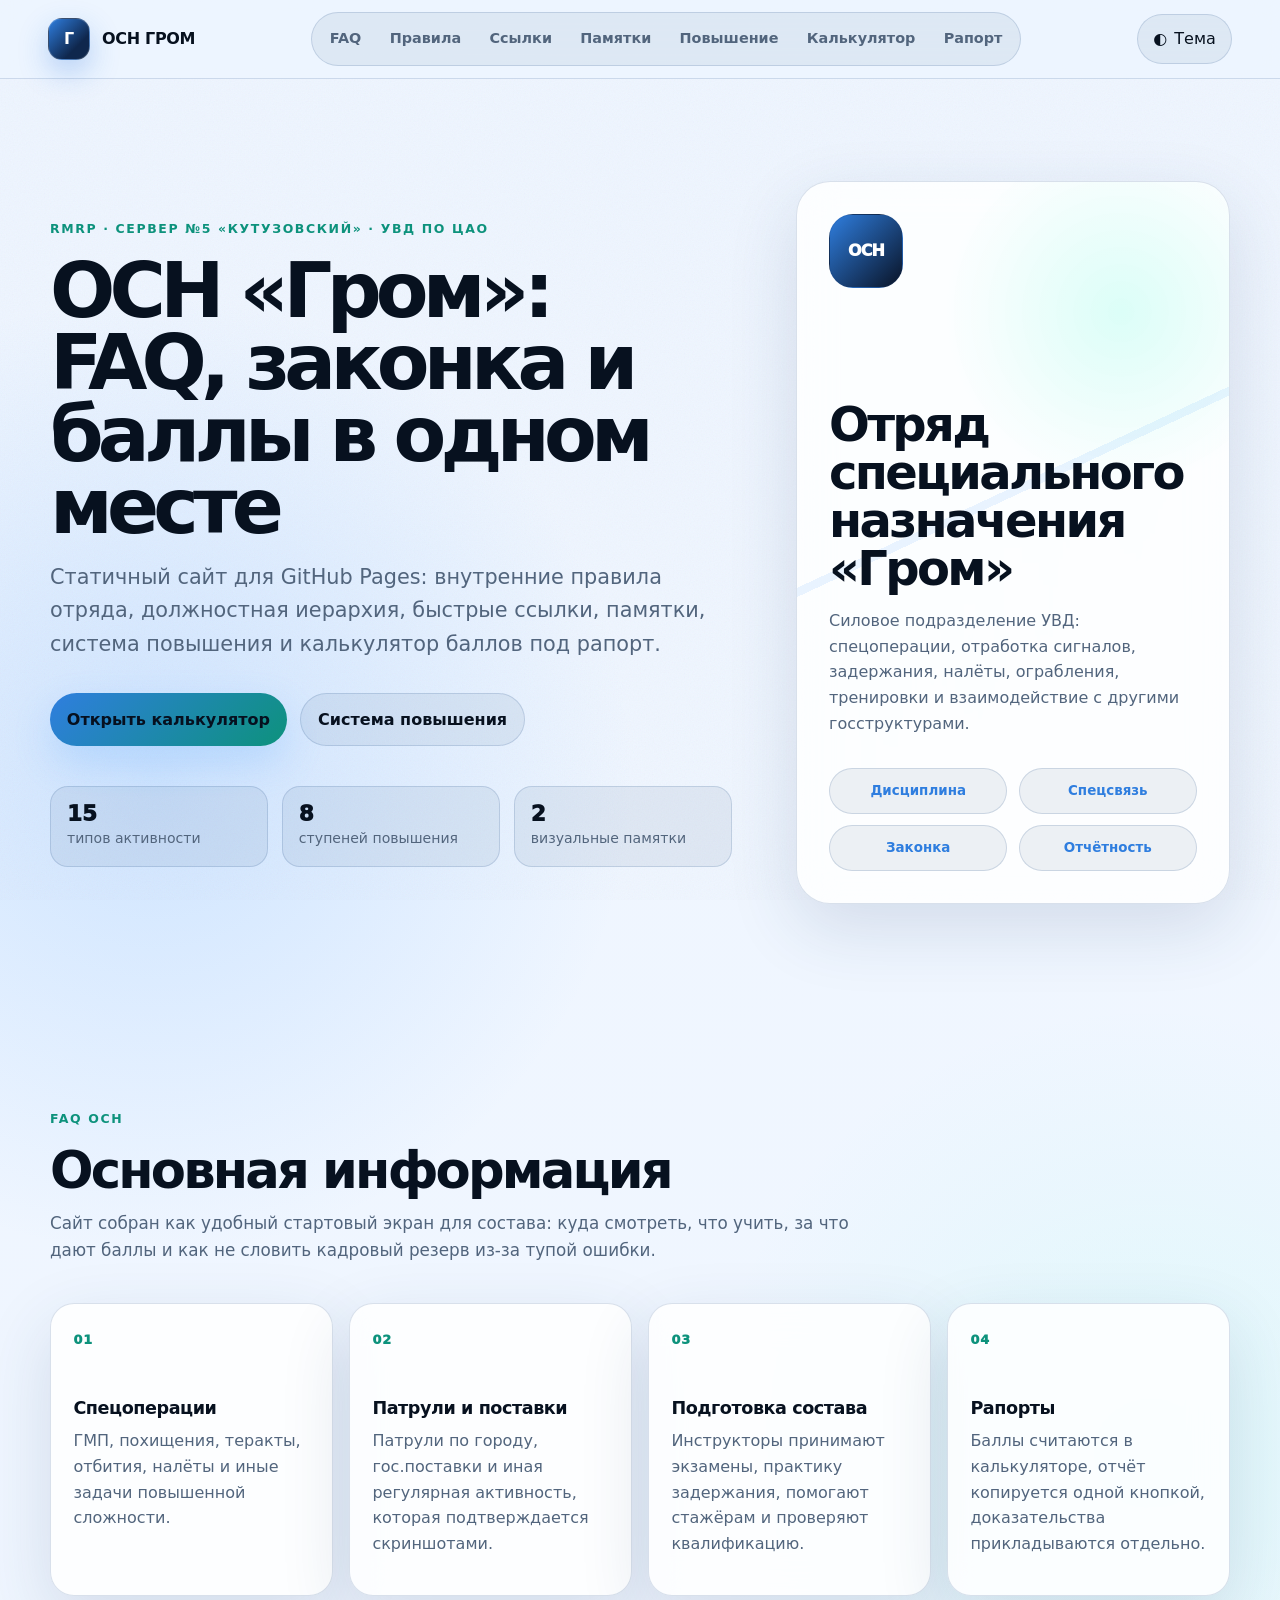
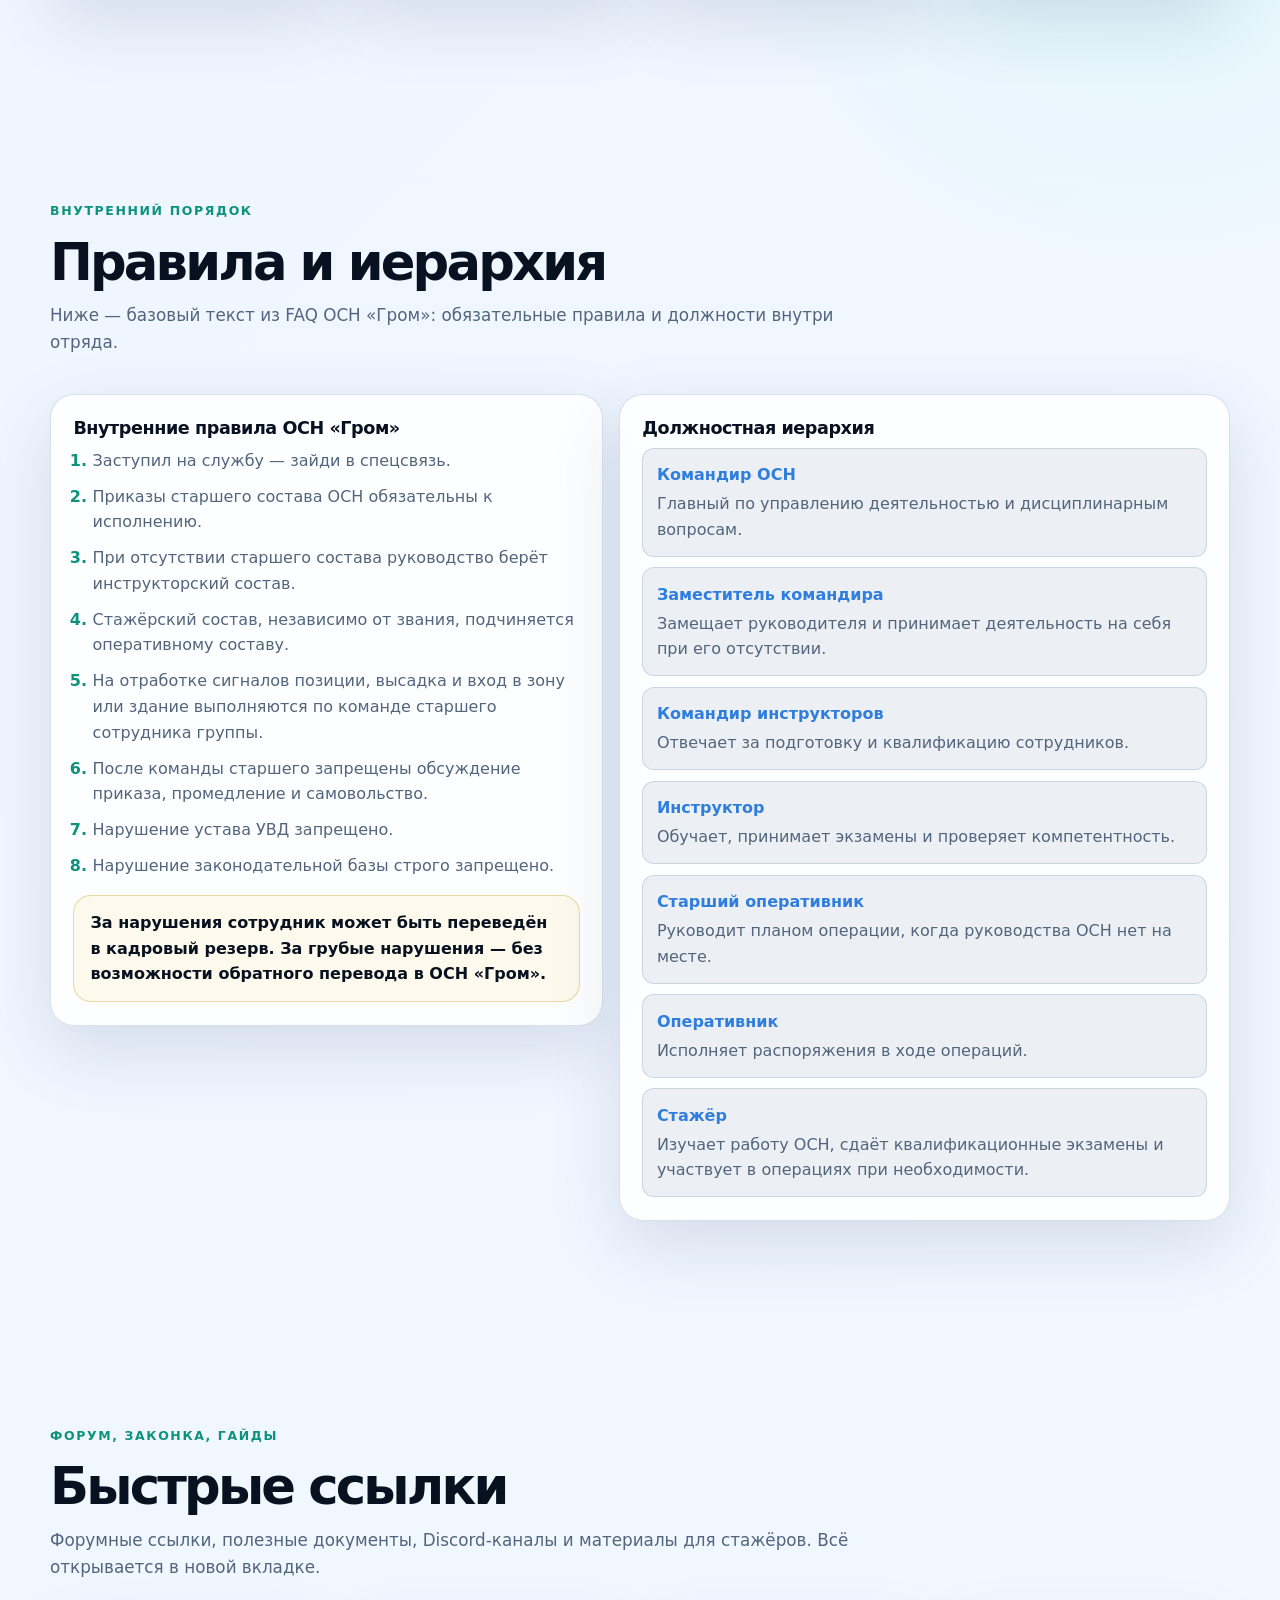
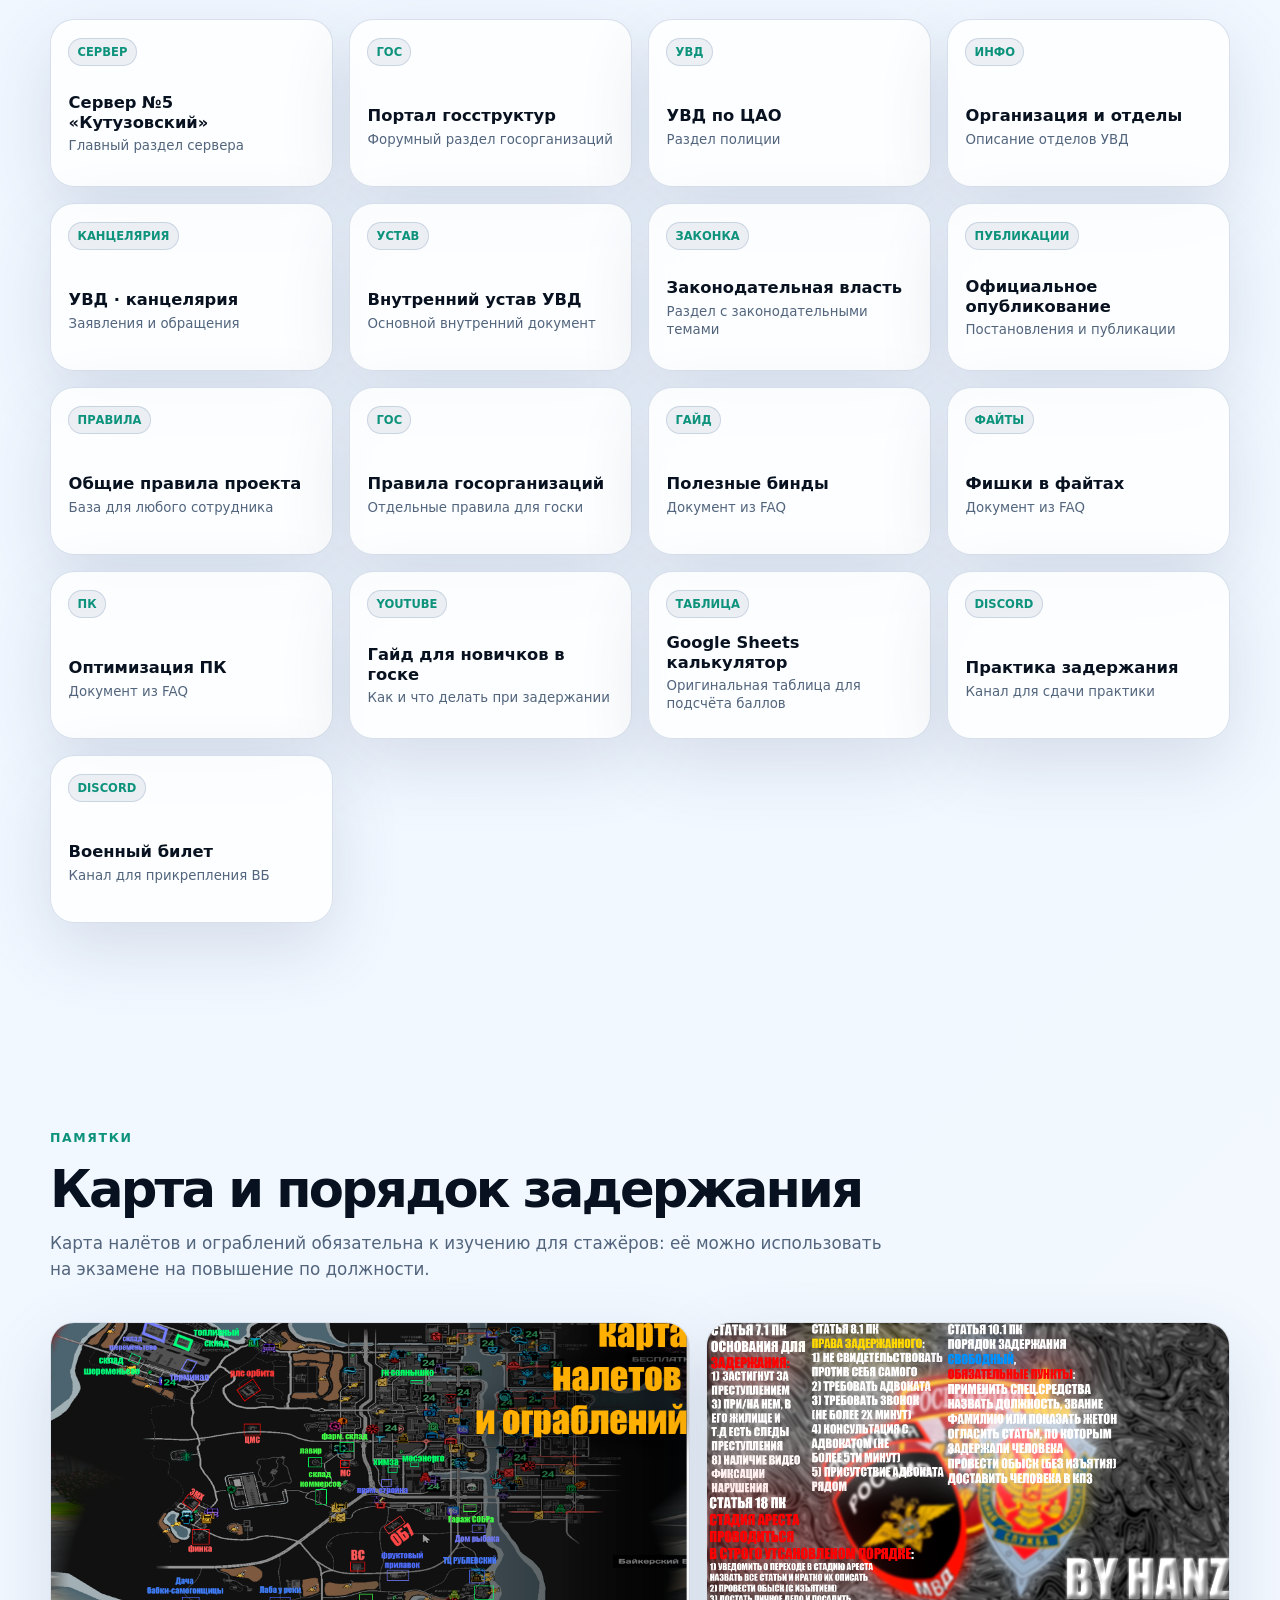
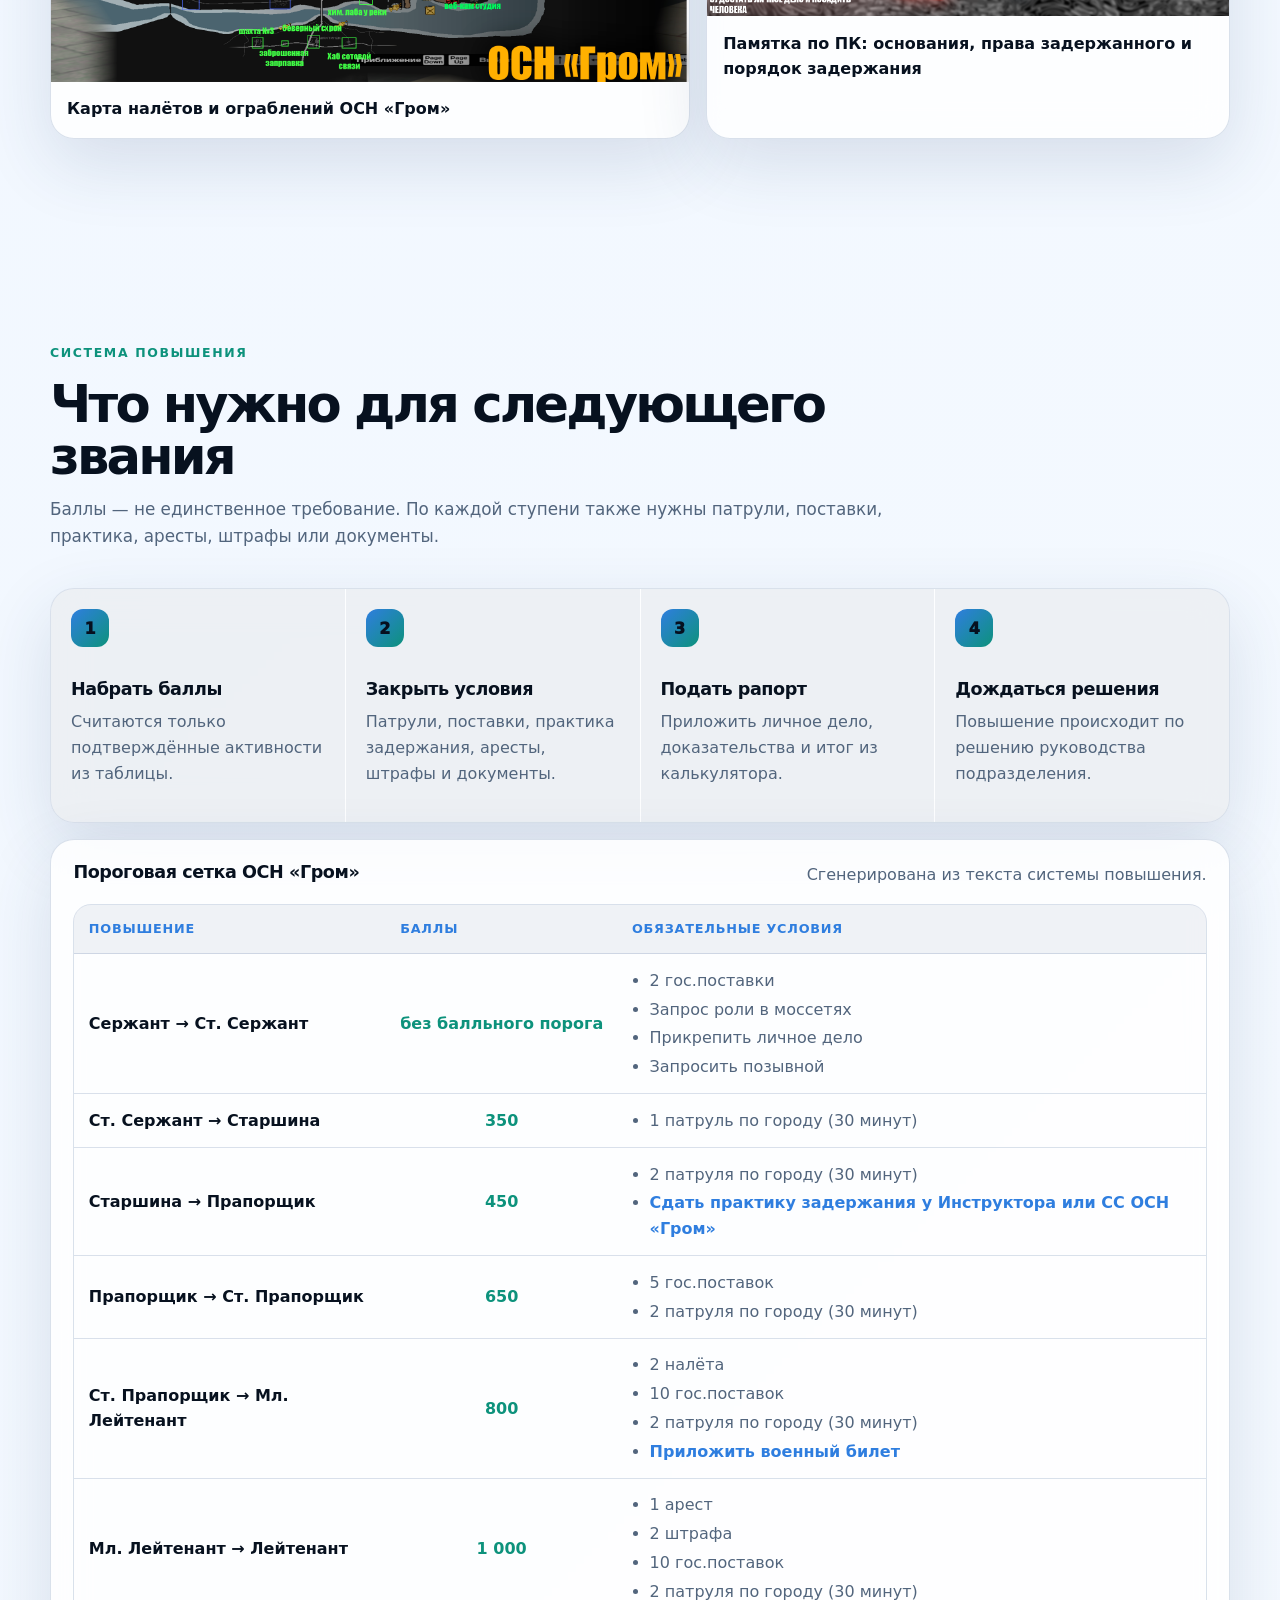
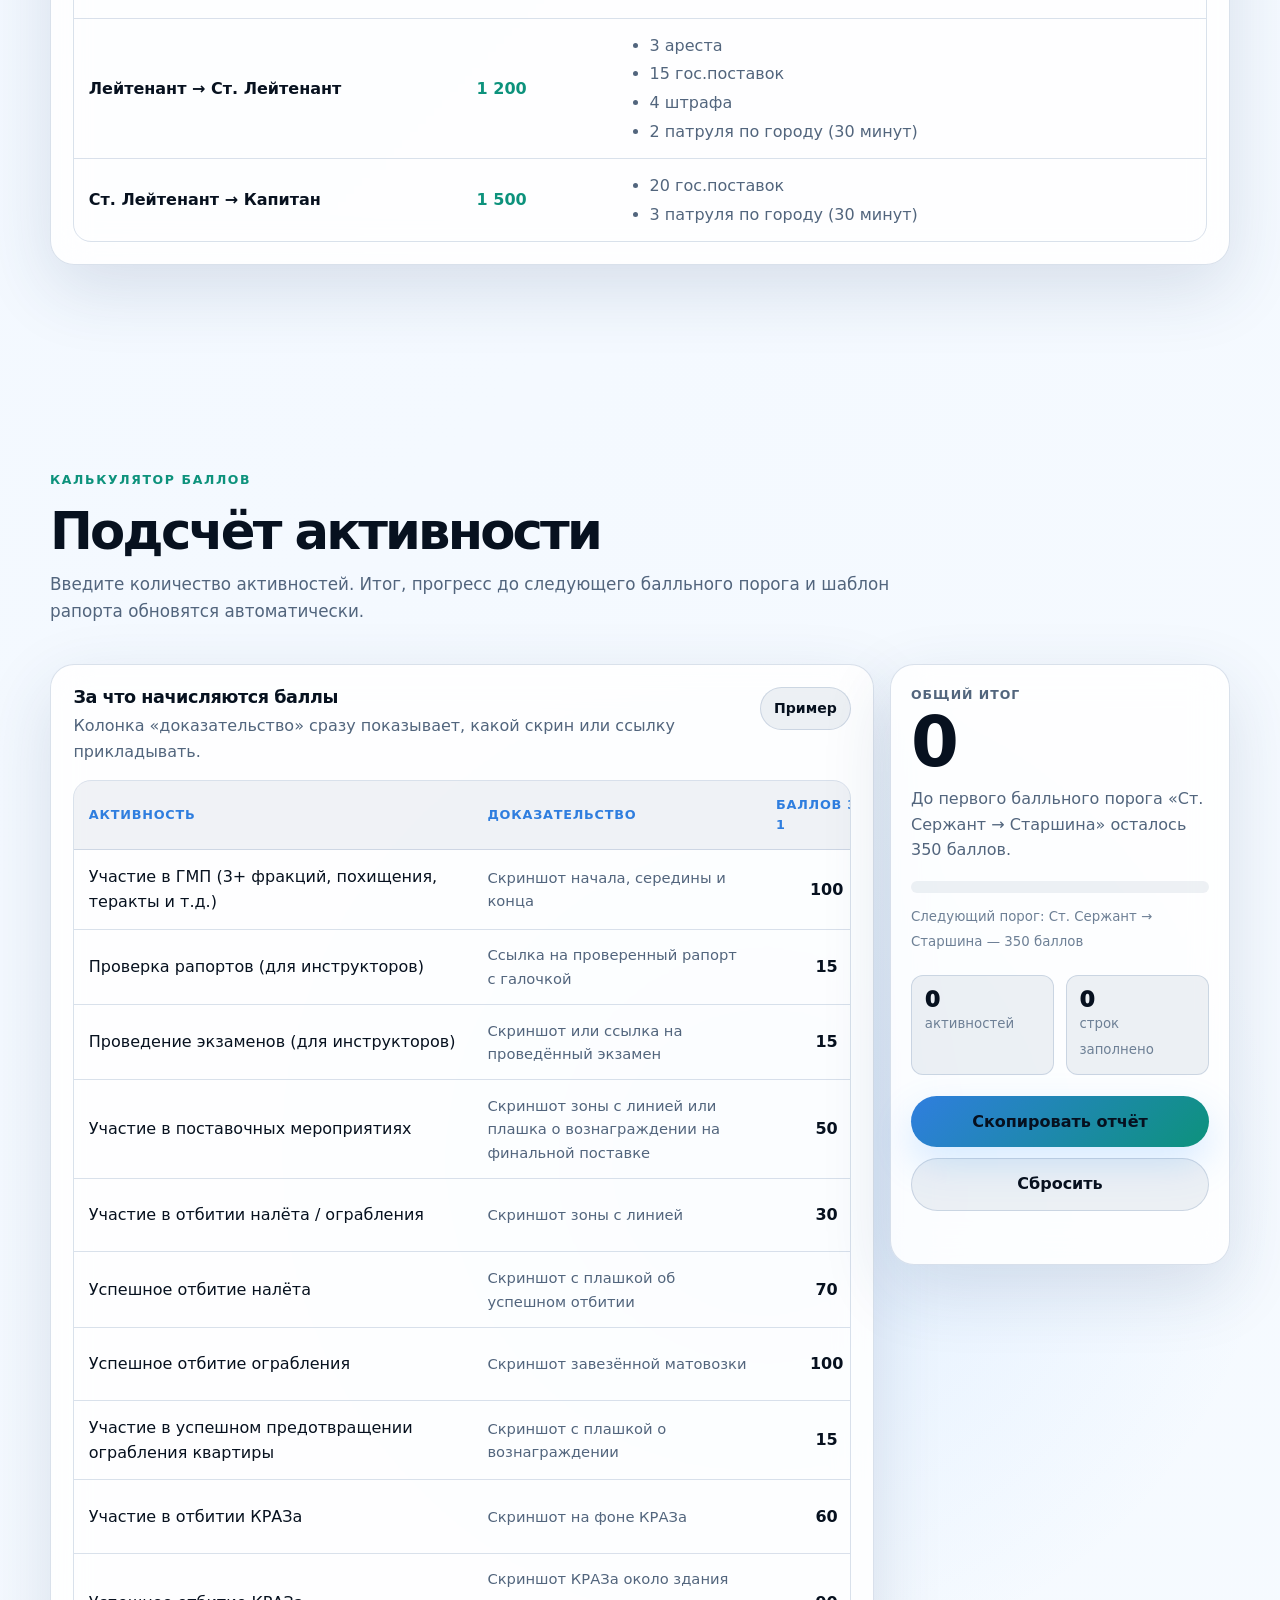
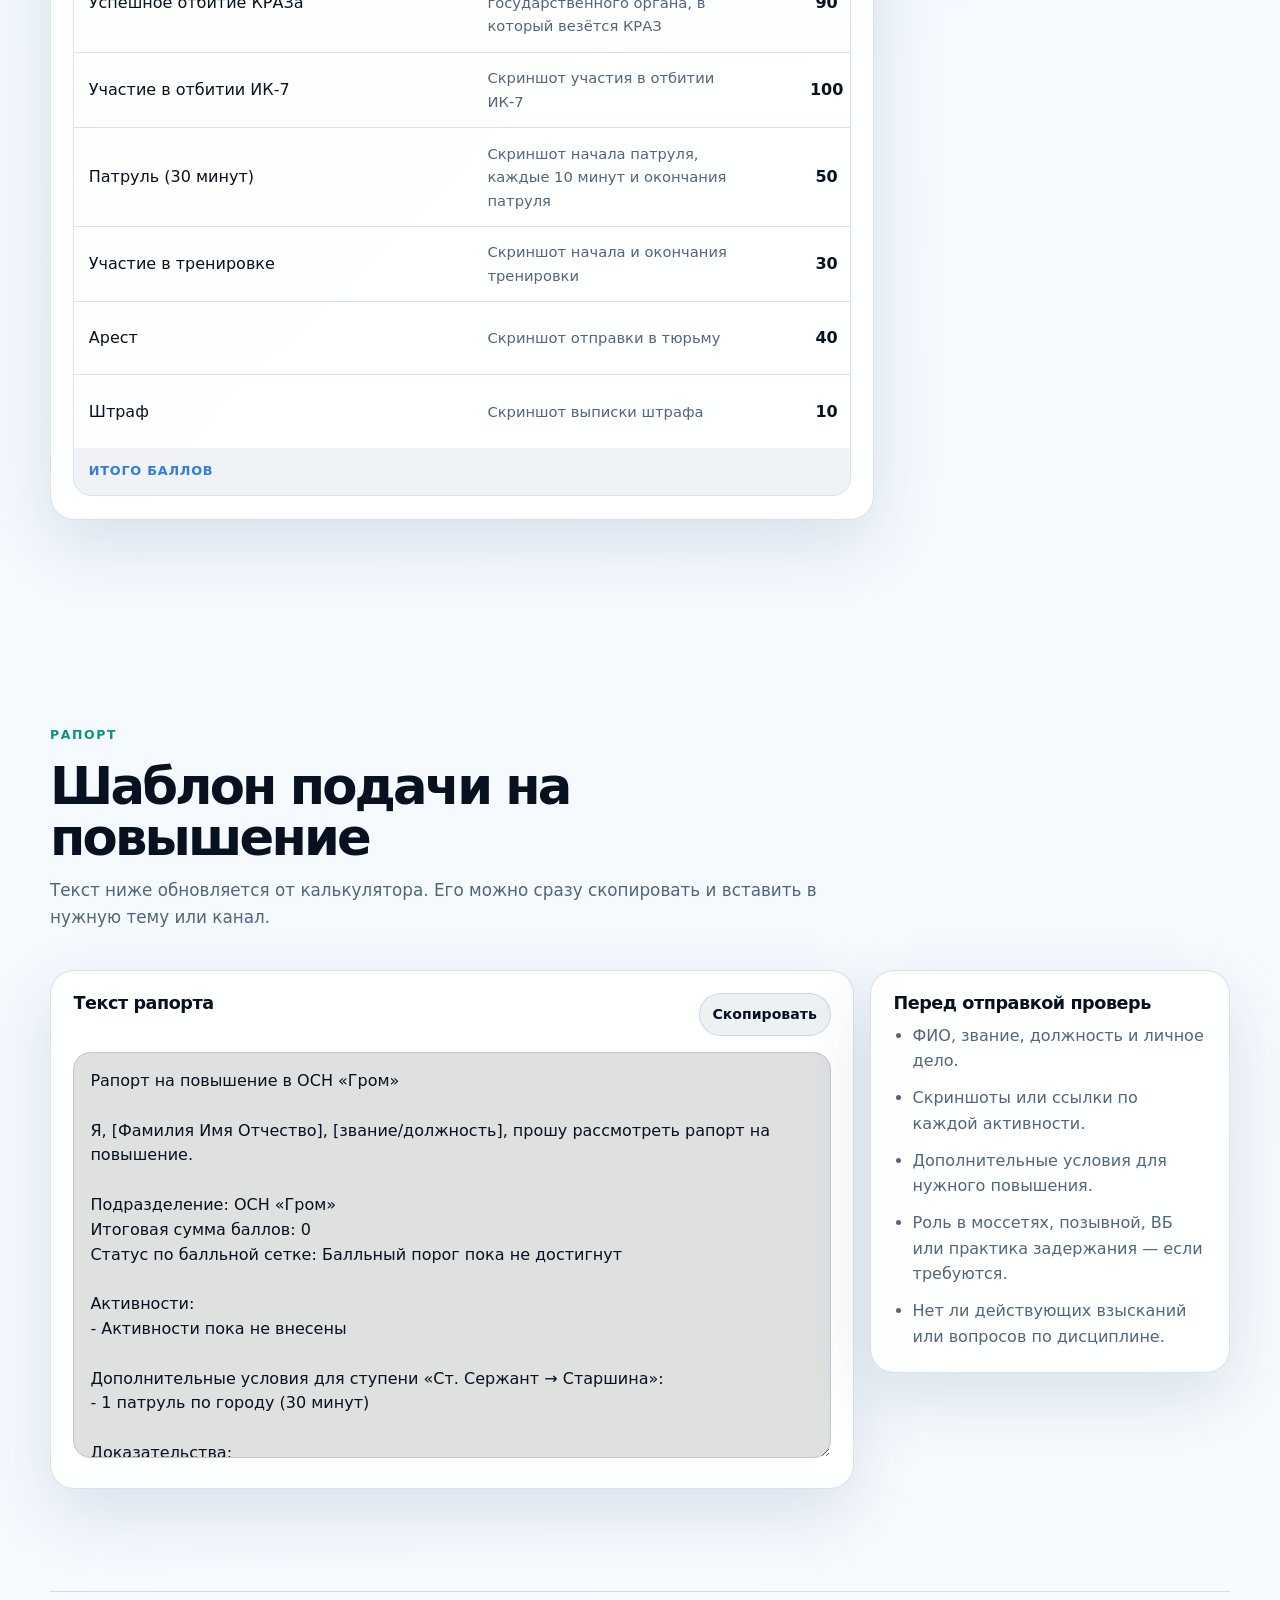
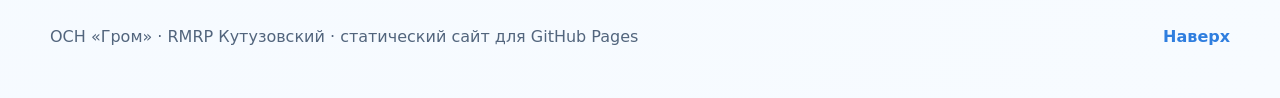
==== index.html @ 1ed80c0f "Init" ====
<!doctype html>
<html lang="ru" data-theme="dark">
<head>
  <meta charset="utf-8">
  <meta name="viewport" content="width=device-width, initial-scale=1">
  <meta name="description" content="ОСН Гром — RMRP Кутузовский: FAQ, правила, ссылки, памятки, система повышения и калькулятор баллов.">
  <meta name="theme-color" content="#0d2448">
  <title>ОСН «Гром» — RMRP Кутузовский</title>
  <link rel="icon" href="assets/img/favicon.svg" type="image/svg+xml">
  <link rel="stylesheet" href="assets/css/style.css">
</head>
<body>
  <div class="noise" aria-hidden="true"></div>

  <header class="site-header" id="top">
    <a class="brand" href="#top" aria-label="К началу страницы">
      <span class="brand__mark">Г</span>
      <span class="brand__text">ОСН <strong>Гром</strong></span>
    </a>

    <nav class="main-nav" aria-label="Основная навигация">
      <a href="#faq">FAQ</a>
      <a href="#rules">Правила</a>
      <a href="#links">Ссылки</a>
      <a href="#memos">Памятки</a>
      <a href="#promotion">Повышение</a>
      <a href="#calculator">Калькулятор</a>
      <a href="#report">Рапорт</a>
    </nav>

    <button class="theme-toggle" type="button" id="themeToggle" aria-label="Переключить тему">
      <span aria-hidden="true">◐</span>
      <span class="theme-toggle__text">Тема</span>
    </button>
  </header>

  <main>
    <section class="hero section-pad" aria-labelledby="hero-title">
      <div class="hero__content reveal">
        <p class="eyebrow">RMRP · сервер №5 «Кутузовский» · УВД по ЦАО</p>
        <h1 id="hero-title">ОСН «Гром»: FAQ, законка и баллы в одном месте</h1>
        <p class="hero__lead">
          Статичный сайт для GitHub Pages: внутренние правила отряда, должностная иерархия, быстрые ссылки, памятки, система повышения и калькулятор баллов под рапорт.
        </p>
        <div class="hero__actions">
          <a class="btn btn--primary" href="#calculator">Открыть калькулятор</a>
          <a class="btn btn--ghost" href="#promotion">Система повышения</a>
        </div>
        <dl class="hero__stats" aria-label="Краткие показатели сайта">
          <div><dt>15</dt><dd>типов активности</dd></div>
          <div><dt>8</dt><dd>ступеней повышения</dd></div>
          <div><dt>2</dt><dd>визуальные памятки</dd></div>
        </dl>
      </div>

      <aside class="hero-card glass reveal" aria-label="Краткая карточка отряда">
        <div class="hero-card__badge">ОСН</div>
        <h2>Отряд специального назначения «Гром»</h2>
        <p>
          Силовое подразделение УВД: спецоперации, отработка сигналов, задержания, налёты, ограбления, тренировки и взаимодействие с другими госструктурами.
        </p>
        <div class="status-grid">
          <span>Дисциплина</span>
          <span>Спецсвязь</span>
          <span>Законка</span>
          <span>Отчётность</span>
        </div>
      </aside>
    </section>

    <section class="section section-pad" id="faq" aria-labelledby="faq-title">
      <div class="section__head reveal">
        <p class="eyebrow">FAQ ОСН</p>
        <h2 id="faq-title">Основная информация</h2>
        <p>
          Сайт собран как удобный стартовый экран для состава: куда смотреть, что учить, за что дают баллы и как не словить кадровый резерв из-за тупой ошибки.
        </p>
      </div>

      <div class="cards cards--four">
        <article class="card reveal">
          <span class="card__icon">01</span>
          <h3>Спецоперации</h3>
          <p>ГМП, похищения, теракты, отбития, налёты и иные задачи повышенной сложности.</p>
        </article>
        <article class="card reveal">
          <span class="card__icon">02</span>
          <h3>Патрули и поставки</h3>
          <p>Патрули по городу, гос.поставки и иная регулярная активность, которая подтверждается скриншотами.</p>
        </article>
        <article class="card reveal">
          <span class="card__icon">03</span>
          <h3>Подготовка состава</h3>
          <p>Инструкторы принимают экзамены, практику задержания, помогают стажёрам и проверяют квалификацию.</p>
        </article>
        <article class="card reveal">
          <span class="card__icon">04</span>
          <h3>Рапорты</h3>
          <p>Баллы считаются в калькуляторе, отчёт копируется одной кнопкой, доказательства прикладываются отдельно.</p>
        </article>
      </div>
    </section>

    <section class="section section-pad" id="rules" aria-labelledby="rules-title">
      <div class="section__head reveal">
        <p class="eyebrow">Внутренний порядок</p>
        <h2 id="rules-title">Правила и иерархия</h2>
        <p>Ниже — базовый текст из FAQ ОСН «Гром»: обязательные правила и должности внутри отряда.</p>
      </div>

      <div class="split-layout">
        <article class="panel reveal">
          <h3>Внутренние правила ОСН «Гром»</h3>
          <ol class="clean-list numbered-list">
            <li>Заступил на службу — зайди в спецсвязь.</li>
            <li>Приказы старшего состава ОСН обязательны к исполнению.</li>
            <li>При отсутствии старшего состава руководство берёт инструкторский состав.</li>
            <li>Стажёрский состав, независимо от звания, подчиняется оперативному составу.</li>
            <li>На отработке сигналов позиции, высадка и вход в зону или здание выполняются по команде старшего сотрудника группы.</li>
            <li>После команды старшего запрещены обсуждение приказа, промедление и самовольство.</li>
            <li>Нарушение устава УВД запрещено.</li>
            <li>Нарушение законодательной базы строго запрещено.</li>
          </ol>
          <div class="warning-box">
            За нарушения сотрудник может быть переведён в кадровый резерв. За грубые нарушения — без возможности обратного перевода в ОСН «Гром».
          </div>
        </article>

        <article class="panel reveal">
          <h3>Должностная иерархия</h3>
          <div class="hierarchy-list">
            <div><strong>Командир ОСН</strong><span>Главный по управлению деятельностью и дисциплинарным вопросам.</span></div>
            <div><strong>Заместитель командира</strong><span>Замещает руководителя и принимает деятельность на себя при его отсутствии.</span></div>
            <div><strong>Командир инструкторов</strong><span>Отвечает за подготовку и квалификацию сотрудников.</span></div>
            <div><strong>Инструктор</strong><span>Обучает, принимает экзамены и проверяет компетентность.</span></div>
            <div><strong>Старший оперативник</strong><span>Руководит планом операции, когда руководства ОСН нет на месте.</span></div>
            <div><strong>Оперативник</strong><span>Исполняет распоряжения в ходе операций.</span></div>
            <div><strong>Стажёр</strong><span>Изучает работу ОСН, сдаёт квалификационные экзамены и участвует в операциях при необходимости.</span></div>
          </div>
        </article>
      </div>
    </section>

    <section class="section section-pad" id="links" aria-labelledby="links-title">
      <div class="section__head reveal">
        <p class="eyebrow">Форум, законка, гайды</p>
        <h2 id="links-title">Быстрые ссылки</h2>
        <p>Форумные ссылки, полезные документы, Discord-каналы и материалы для стажёров. Всё открывается в новой вкладке.</p>
      </div>

      <div class="link-grid">
        <a class="link-card reveal" href="https://forum.rmrp.ru/forums/server-5/" target="_blank" rel="noopener noreferrer"><span>Сервер</span><strong>Сервер №5 «Кутузовский»</strong><small>Главный раздел сервера</small></a>
        <a class="link-card reveal" href="https://forum.rmrp.ru/forums/oficialnyj-portal-gos-struktur.511/" target="_blank" rel="noopener noreferrer"><span>Гос</span><strong>Портал госструктур</strong><small>Форумный раздел госорганизаций</small></a>
        <a class="link-card reveal" href="https://forum.rmrp.ru/forums/upravlenie-vnutrennix-del-po-cao-policija.531/" target="_blank" rel="noopener noreferrer"><span>УВД</span><strong>УВД по ЦАО</strong><small>Раздел полиции</small></a>
        <a class="link-card reveal" href="https://forum.rmrp.ru/threads/uvd-po-cao-informacija-ob-organizacii-i-ee-otdelax.228295/" target="_blank" rel="noopener noreferrer"><span>Инфо</span><strong>Организация и отделы</strong><small>Описание отделов УВД</small></a>
        <a class="link-card reveal" href="https://forum.rmrp.ru/threads/uvd-kanceljarija.176482/" target="_blank" rel="noopener noreferrer"><span>Канцелярия</span><strong>УВД · канцелярия</strong><small>Заявления и обращения</small></a>
        <a class="link-card reveal" href="https://forum.rmrp.ru/threads/upravlenie-vnutrennix-del-vnutrennij-ustav-organizacii.178885/" target="_blank" rel="noopener noreferrer"><span>Устав</span><strong>Внутренний устав УВД</strong><small>Основной внутренний документ</small></a>
        <a class="link-card reveal" href="https://forum.rmrp.ru/forums/zakonodatelnaja-vlast.519/" target="_blank" rel="noopener noreferrer"><span>Законка</span><strong>Законодательная власть</strong><small>Раздел с законодательными темами</small></a>
        <a class="link-card reveal" href="https://forum.rmrp.ru/threads/zakonodatelnoe-sobranie-oficialnoe-opublikovanie.176411/" target="_blank" rel="noopener noreferrer"><span>Публикации</span><strong>Официальное опубликование</strong><small>Постановления и публикации</small></a>
        <a class="link-card reveal" href="https://forum.rmrp.ru/forums/obschie-pravila-proekta.308/" target="_blank" rel="noopener noreferrer"><span>Правила</span><strong>Общие правила проекта</strong><small>База для любого сотрудника</small></a>
        <a class="link-card reveal" href="https://forum.rmrp.ru/forums/pravila-gosudarstvennyx-organizacij.310/" target="_blank" rel="noopener noreferrer"><span>Гос</span><strong>Правила госорганизаций</strong><small>Отдельные правила для госки</small></a>
        <a class="link-card reveal" href="https://docs.google.com/document/d/1x31XL4vYkFiCjhF8DSeRmN09f1IGxYYYoBGHONJ3rbc/edit?tab=t.0" target="_blank" rel="noopener noreferrer"><span>Гайд</span><strong>Полезные бинды</strong><small>Документ из FAQ</small></a>
        <a class="link-card reveal" href="https://docs.google.com/document/d/1YcbHNGRJb8wwlZr4e8ibdaLKbB0k2Idejl-RPVOhh4I/edit?tab=t.0" target="_blank" rel="noopener noreferrer"><span>Файты</span><strong>Фишки в файтах</strong><small>Документ из FAQ</small></a>
        <a class="link-card reveal" href="https://docs.google.com/document/d/1UEMqrTwDaEuA3knNLKJPqgd16IpWfe2eyBakgK-RMYM/edit?tab=t.0" target="_blank" rel="noopener noreferrer"><span>ПК</span><strong>Оптимизация ПК</strong><small>Документ из FAQ</small></a>
        <a class="link-card reveal" href="https://youtu.be/xtBuWWfqmdA?si=IxQL5aAaKD0K0ABA" target="_blank" rel="noopener noreferrer"><span>YouTube</span><strong>Гайд для новичков в госке</strong><small>Как и что делать при задержании</small></a>
        <a class="link-card reveal" href="https://docs.google.com/spreadsheets/d/1l12173ZkFNE4hSjAzFpFk9tBf_FzZBXusxKWo5rXtkU/edit?gid=0#gid=0" target="_blank" rel="noopener noreferrer"><span>Таблица</span><strong>Google Sheets калькулятор</strong><small>Оригинальная таблица для подсчёта баллов</small></a>
        <a class="link-card reveal" href="https://discord.com/channels/1465392165453828138/1495112904511459458" target="_blank" rel="noopener noreferrer"><span>Discord</span><strong>Практика задержания</strong><small>Канал для сдачи практики</small></a>
        <a class="link-card reveal" href="https://discord.com/channels/1465392165453828138/1473805325374197860" target="_blank" rel="noopener noreferrer"><span>Discord</span><strong>Военный билет</strong><small>Канал для прикрепления ВБ</small></a>
      </div>
    </section>

    <section class="section section-pad" id="memos" aria-labelledby="memos-title">
      <div class="section__head reveal">
        <p class="eyebrow">Памятки</p>
        <h2 id="memos-title">Карта и порядок задержания</h2>
        <p>Карта налётов и ограблений обязательна к изучению для стажёров: её можно использовать на экзамене на повышение по должности.</p>
      </div>

      <div class="memo-grid">
        <figure class="memo-card reveal">
          <a href="assets/img/raid-map.png" target="_blank" rel="noopener noreferrer">
            <img src="assets/img/raid-map.png" alt="Карта налётов и ограблений ОСН Гром">
          </a>
          <figcaption>Карта налётов и ограблений ОСН «Гром»</figcaption>
        </figure>
        <figure class="memo-card reveal">
          <a href="assets/img/arrest-memo.png" target="_blank" rel="noopener noreferrer">
            <img src="assets/img/arrest-memo.png" alt="Памятка по основаниям и порядку задержания">
          </a>
          <figcaption>Памятка по ПК: основания, права задержанного и порядок задержания</figcaption>
        </figure>
      </div>
    </section>

    <section class="section section-pad" id="promotion" aria-labelledby="promotion-title">
      <div class="section__head reveal">
        <p class="eyebrow">Система повышения</p>
        <h2 id="promotion-title">Что нужно для следующего звания</h2>
        <p>Баллы — не единственное требование. По каждой ступени также нужны патрули, поставки, практика, аресты, штрафы или документы.</p>
      </div>

      <div class="process reveal" aria-label="Порядок подачи на повышение">
        <div class="process__item"><span>1</span><h3>Набрать баллы</h3><p>Считаются только подтверждённые активности из таблицы.</p></div>
        <div class="process__item"><span>2</span><h3>Закрыть условия</h3><p>Патрули, поставки, практика задержания, аресты, штрафы и документы.</p></div>
        <div class="process__item"><span>3</span><h3>Подать рапорт</h3><p>Приложить личное дело, доказательства и итог из калькулятора.</p></div>
        <div class="process__item"><span>4</span><h3>Дождаться решения</h3><p>Повышение происходит по решению руководства подразделения.</p></div>
      </div>

      <div class="table-card reveal">
        <div class="table-card__head">
          <h3>Пороговая сетка ОСН «Гром»</h3>
          <p>Сгенерирована из текста системы повышения.</p>
        </div>
        <div class="responsive-table">
          <table class="rank-table">
            <thead>
              <tr>
                <th>Повышение</th>
                <th>Баллы</th>
                <th>Обязательные условия</th>
              </tr>
            </thead>
            <tbody id="promotionTableBody"></tbody>
          </table>
        </div>
      </div>
    </section>

    <section class="section section-pad" id="calculator" aria-labelledby="calculator-title">
      <div class="section__head reveal">
        <p class="eyebrow">Калькулятор баллов</p>
        <h2 id="calculator-title">Подсчёт активности</h2>
        <p>Введите количество активностей. Итог, прогресс до следующего балльного порога и шаблон рапорта обновятся автоматически.</p>
      </div>

      <div class="calc-layout">
        <div class="calc-card reveal">
          <div class="calc-card__top">
            <div>
              <h3>За что начисляются баллы</h3>
              <p>Колонка «доказательство» сразу показывает, какой скрин или ссылку прикладывать.</p>
            </div>
            <button class="mini-btn" type="button" id="fillExampleBtn">Пример</button>
          </div>

          <div class="responsive-table">
            <table class="points-table">
              <thead>
                <tr>
                  <th>Активность</th>
                  <th>Доказательство</th>
                  <th>Баллов за 1</th>
                  <th>Кол-во</th>
                  <th>Итого</th>
                </tr>
              </thead>
              <tbody id="activitiesBody"></tbody>
              <tfoot>
                <tr>
                  <th colspan="4">Итого баллов</th>
                  <th id="tableTotal">0</th>
                </tr>
              </tfoot>
            </table>
          </div>
        </div>

        <aside class="summary-card glass reveal" aria-label="Итог калькулятора">
          <span class="summary-card__label">Общий итог</span>
          <strong id="totalPoints">0</strong>
          <p id="promotionStatus">Введите активности, чтобы увидеть статус по повышению.</p>

          <div class="progress" aria-label="Прогресс до следующего порога">
            <div class="progress__bar" id="progressBar"></div>
          </div>
          <small id="nextThresholdText">Следующий порог: 350 баллов</small>

          <div class="summary-card__meta">
            <div><span id="totalActions">0</span><small>активностей</small></div>
            <div><span id="activeRows">0</span><small>строк заполнено</small></div>
          </div>

          <div class="summary-card__actions">
            <button class="btn btn--primary btn--wide" type="button" id="copyReportBtn">Скопировать отчёт</button>
            <button class="btn btn--ghost btn--wide" type="button" id="resetBtn">Сбросить</button>
          </div>
          <p class="copy-status" id="copyStatus" role="status" aria-live="polite"></p>
        </aside>
      </div>
    </section>

    <section class="section section-pad" id="report" aria-labelledby="report-title">
      <div class="section__head reveal">
        <p class="eyebrow">Рапорт</p>
        <h2 id="report-title">Шаблон подачи на повышение</h2>
        <p>Текст ниже обновляется от калькулятора. Его можно сразу скопировать и вставить в нужную тему или канал.</p>
      </div>

      <div class="report-grid">
        <div class="report-card reveal">
          <div class="report-card__head">
            <h3>Текст рапорта</h3>
            <button class="mini-btn" type="button" id="copyTemplateBtn">Скопировать</button>
          </div>
          <textarea id="reportTemplate" rows="15" spellcheck="false" aria-label="Шаблон рапорта"></textarea>
        </div>
        <div class="note-card reveal">
          <h3>Перед отправкой проверь</h3>
          <ul>
            <li>ФИО, звание, должность и личное дело.</li>
            <li>Скриншоты или ссылки по каждой активности.</li>
            <li>Дополнительные условия для нужного повышения.</li>
            <li>Роль в моссетях, позывной, ВБ или практика задержания — если требуются.</li>
            <li>Нет ли действующих взысканий или вопросов по дисциплине.</li>
          </ul>
        </div>
      </div>
    </section>
  </main>

  <footer class="site-footer">
    <p>ОСН «Гром» · RMRP Кутузовский · статический сайт для GitHub Pages</p>
    <a href="#top">Наверх</a>
  </footer>

  <script src="assets/js/app.js" defer></script>
</body>
</html>
---- assets/css/style.css ----
:root {
  color-scheme: dark;
  --bg: #07111f;
  --bg-2: #0b1a30;
  --surface: rgba(13, 27, 49, 0.8);
  --surface-strong: rgba(16, 37, 68, 0.94);
  --surface-soft: rgba(255, 255, 255, 0.06);
  --text: #eef6ff;
  --muted: #a9bbd4;
  --muted-2: #7f93ad;
  --line: rgba(173, 206, 255, 0.18);
  --primary: #58a6ff;
  --primary-2: #8cc8ff;
  --accent: #79ffe1;
  --warning: #ffd166;
  --danger: #ff6b81;
  --shadow: 0 24px 80px rgba(0, 0, 0, 0.35);
  --radius-xl: 34px;
  --radius-lg: 24px;
  --radius-md: 18px;
  --radius-sm: 12px;
  --container: 1180px;
  --header-height: 78px;
}

html[data-theme='light'] {
  color-scheme: light;
  --bg: #eef5ff;
  --bg-2: #f7fbff;
  --surface: rgba(255, 255, 255, 0.84);
  --surface-strong: rgba(255, 255, 255, 0.96);
  --surface-soft: rgba(14, 45, 88, 0.065);
  --text: #07111f;
  --muted: #52657d;
  --muted-2: #6e8096;
  --line: rgba(25, 71, 132, 0.16);
  --primary: #195fb7;
  --primary-2: #2f7edf;
  --accent: #0d927c;
  --shadow: 0 24px 70px rgba(38, 67, 108, 0.14);
}

* { box-sizing: border-box; }

html {
  scroll-behavior: smooth;
  scroll-padding-top: calc(var(--header-height) + 24px);
}

body {
  min-width: 320px;
  margin: 0;
  font-family: Inter, ui-sans-serif, system-ui, -apple-system, BlinkMacSystemFont, "Segoe UI", Arial, sans-serif;
  color: var(--text);
  background:
    radial-gradient(circle at 12% 8%, rgba(88, 166, 255, 0.22), transparent 30rem),
    radial-gradient(circle at 90% 15%, rgba(121, 255, 225, 0.14), transparent 28rem),
    radial-gradient(circle at 60% 78%, rgba(88, 166, 255, 0.12), transparent 32rem),
    linear-gradient(135deg, var(--bg), var(--bg-2));
  line-height: 1.6;
}

body::before {
  position: fixed;
  inset: 0;
  z-index: -3;
  content: "";
  background:
    linear-gradient(rgba(255, 255, 255, 0.03) 1px, transparent 1px),
    linear-gradient(90deg, rgba(255, 255, 255, 0.03) 1px, transparent 1px);
  background-size: 42px 42px;
  mask-image: linear-gradient(to bottom, rgba(0, 0, 0, 0.8), transparent 90%);
}

.noise {
  position: fixed;
  inset: 0;
  z-index: -2;
  pointer-events: none;
  opacity: 0.12;
  background-image: url("data:image/svg+xml,%3Csvg xmlns='http://www.w3.org/2000/svg' width='160' height='160' viewBox='0 0 160 160'%3E%3Cfilter id='n'%3E%3CfeTurbulence type='fractalNoise' baseFrequency='.75' numOctaves='3' stitchTiles='stitch'/%3E%3C/filter%3E%3Crect width='160' height='160' filter='url(%23n)' opacity='.45'/%3E%3C/svg%3E");
}

img, svg { display: block; max-width: 100%; }
a { color: inherit; text-decoration: none; }
button, input, textarea { font: inherit; }

code {
  padding: 0.15rem 0.35rem;
  border: 1px solid var(--line);
  border-radius: 8px;
  color: var(--primary-2);
  background: var(--surface-soft);
}

.site-header {
  position: sticky;
  top: 0;
  z-index: 50;
  display: flex;
  align-items: center;
  justify-content: space-between;
  min-height: var(--header-height);
  padding: 0.75rem clamp(1rem, 4vw, 3rem);
  border-bottom: 1px solid var(--line);
  background: color-mix(in srgb, var(--bg) 72%, transparent);
  backdrop-filter: blur(18px);
}

.brand {
  display: inline-flex;
  align-items: center;
  gap: 0.75rem;
  min-width: max-content;
  font-weight: 850;
  letter-spacing: -0.02em;
}

.brand__mark {
  display: grid;
  width: 42px;
  height: 42px;
  place-items: center;
  border: 1px solid rgba(255, 255, 255, 0.18);
  border-radius: 14px;
  color: #fff;
  background: linear-gradient(135deg, #2f7edf, #0f274d 70%);
  box-shadow: 0 12px 30px rgba(30, 109, 218, 0.28);
}

.brand__text { font-size: 1rem; text-transform: uppercase; }

.main-nav {
  display: flex;
  align-items: center;
  gap: 0.25rem;
  padding: 0.35rem;
  border: 1px solid var(--line);
  border-radius: 999px;
  background: var(--surface-soft);
}

.main-nav a {
  padding: 0.55rem 0.76rem;
  border-radius: 999px;
  color: var(--muted);
  font-size: 0.9rem;
  font-weight: 700;
  transition: 160ms ease;
}

.main-nav a:hover,
.main-nav a:focus-visible {
  color: var(--text);
  background: var(--surface-soft);
}

.theme-toggle, .mini-btn, .btn {
  border: 0;
  cursor: pointer;
  transition: transform 160ms ease, border-color 160ms ease, background 160ms ease, color 160ms ease;
}

.theme-toggle {
  display: inline-flex;
  align-items: center;
  gap: 0.45rem;
  min-width: max-content;
  padding: 0.72rem 0.95rem;
  border: 1px solid var(--line);
  border-radius: 999px;
  color: var(--text);
  background: var(--surface-soft);
}

.theme-toggle:hover, .mini-btn:hover, .btn:hover { transform: translateY(-1px); }

.theme-toggle:focus-visible, .mini-btn:focus-visible, .btn:focus-visible, .link-card:focus-visible, input:focus-visible, textarea:focus-visible, .memo-card a:focus-visible {
  outline: 3px solid color-mix(in srgb, var(--primary) 50%, transparent);
  outline-offset: 3px;
}

.section-pad {
  width: min(var(--container), calc(100% - clamp(2rem, 6vw, 5rem)));
  margin-inline: auto;
  padding: clamp(4rem, 8vw, 7rem) 0;
}

.hero {
  display: grid;
  grid-template-columns: minmax(0, 1.1fr) minmax(320px, 0.7fr);
  gap: clamp(2rem, 5vw, 5rem);
  align-items: center;
  min-height: calc(100vh - var(--header-height));
}

.eyebrow {
  margin: 0 0 1rem;
  color: var(--accent);
  font-size: 0.78rem;
  font-weight: 900;
  letter-spacing: 0.13em;
  text-transform: uppercase;
}

h1, h2, h3, p { margin-top: 0; }

h1 {
  max-width: 920px;
  margin-bottom: 1.1rem;
  font-size: clamp(2.55rem, 6vw, 6rem);
  line-height: 0.94;
  letter-spacing: -0.075em;
}

h2 {
  margin-bottom: 0.9rem;
  font-size: clamp(2rem, 4vw, 3.75rem);
  line-height: 1;
  letter-spacing: -0.055em;
}

h3 {
  margin-bottom: 0.5rem;
  font-size: 1.1rem;
  line-height: 1.25;
  letter-spacing: -0.025em;
}

.hero__lead {
  max-width: 740px;
  margin-bottom: 2rem;
  color: var(--muted);
  font-size: clamp(1.05rem, 2vw, 1.3rem);
}

.hero__actions {
  display: flex;
  flex-wrap: wrap;
  gap: 0.85rem;
  margin-bottom: 2.5rem;
}

.btn {
  display: inline-flex;
  align-items: center;
  justify-content: center;
  min-height: 48px;
  padding: 0.8rem 1.05rem;
  border-radius: 999px;
  font-weight: 850;
}

.btn--primary {
  color: #06101f;
  background: linear-gradient(135deg, var(--primary-2), var(--accent));
  box-shadow: 0 16px 38px rgba(88, 166, 255, 0.24);
}

.btn--ghost {
  border: 1px solid var(--line);
  color: var(--text);
  background: var(--surface-soft);
}

.btn--wide { width: 100%; }

.hero__stats {
  display: grid;
  grid-template-columns: repeat(3, minmax(0, 1fr));
  gap: 0.85rem;
  max-width: 720px;
  margin: 0;
}

.hero__stats div {
  padding: 1rem;
  border: 1px solid var(--line);
  border-radius: var(--radius-md);
  background: var(--surface-soft);
}

.hero__stats dt {
  margin-bottom: 0.15rem;
  color: var(--text);
  font-size: 1.35rem;
  font-weight: 950;
  line-height: 1;
}

.hero__stats dd {
  margin: 0;
  color: var(--muted);
  font-size: 0.88rem;
}

.glass, .card, .link-card, .process, .table-card, .calc-card, .report-card, .note-card, .panel, .memo-card {
  border: 1px solid var(--line);
  background: var(--surface);
  box-shadow: var(--shadow);
  backdrop-filter: blur(18px);
}

.hero-card {
  position: relative;
  overflow: hidden;
  min-height: 500px;
  padding: clamp(1.4rem, 4vw, 2rem);
  border-radius: var(--radius-xl);
}

.hero-card::before {
  position: absolute;
  inset: 0;
  z-index: -1;
  content: "";
  background:
    radial-gradient(circle at 75% 18%, rgba(121, 255, 225, 0.25), transparent 11rem),
    linear-gradient(155deg, transparent 0 44%, rgba(88, 166, 255, 0.12) 44% 45%, transparent 45% 100%);
}

.hero-card::after {
  position: absolute;
  right: -2rem;
  bottom: -3rem;
  z-index: -1;
  content: "ГРОМ";
  color: rgba(255, 255, 255, 0.035);
  font-size: 7rem;
  font-weight: 1000;
  letter-spacing: -0.12em;
  transform: rotate(-8deg);
}

.hero-card__badge {
  display: inline-grid;
  place-items: center;
  width: 74px;
  height: 74px;
  margin-bottom: 7rem;
  border: 1px solid var(--line);
  border-radius: 24px;
  color: #fff;
  background: linear-gradient(135deg, #2f7edf, #091326);
  font-weight: 1000;
  letter-spacing: -0.06em;
}

.hero-card h2 { max-width: 380px; margin-bottom: 1rem; font-size: clamp(1.8rem, 4vw, 3rem); }
.hero-card p, .section__head p:not(.eyebrow), .card p, .process__item p, .table-card p, .calc-card p, .panel li, .panel span, .note-card li, .link-card small, figcaption { color: var(--muted); }

.status-grid {
  display: grid;
  grid-template-columns: repeat(2, minmax(0, 1fr));
  gap: 0.7rem;
  margin-top: 2rem;
}

.status-grid span {
  padding: 0.7rem 0.75rem;
  border: 1px solid var(--line);
  border-radius: 999px;
  color: var(--primary-2);
  background: var(--surface-soft);
  font-size: 0.84rem;
  font-weight: 850;
  text-align: center;
}

.section { position: relative; }
.section__head { max-width: 840px; margin-bottom: clamp(1.6rem, 4vw, 2.4rem); }
.section__head p:not(.eyebrow) { font-size: 1.05rem; }

.cards, .link-grid, .memo-grid, .split-layout, .report-grid { display: grid; gap: 1rem; }
.cards--four { grid-template-columns: repeat(4, minmax(0, 1fr)); }
.split-layout { grid-template-columns: minmax(0, 0.95fr) minmax(0, 1.05fr); align-items: start; }
.memo-grid { grid-template-columns: minmax(0, 1.1fr) minmax(0, 0.9fr); }
.report-grid { grid-template-columns: minmax(0, 1fr) 360px; align-items: start; }

.card, .link-card, .process__item, .table-card, .calc-card, .report-card, .note-card, .panel, .memo-card { border-radius: var(--radius-lg); }
.card, .panel, .table-card, .calc-card, .report-card, .note-card { padding: clamp(1rem, 3vw, 1.4rem); }
.card { min-height: 250px; }

.card__icon {
  display: inline-flex;
  margin-bottom: 3rem;
  color: var(--accent);
  font-size: 0.8rem;
  font-weight: 950;
  letter-spacing: 0.08em;
}

.clean-list { margin: 0; padding-left: 1.2rem; }
.clean-list li + li { margin-top: 0.65rem; }
.numbered-list li::marker { color: var(--accent); font-weight: 900; }

.warning-box {
  margin-top: 1rem;
  padding: 0.9rem 1rem;
  border: 1px solid color-mix(in srgb, var(--warning) 50%, var(--line));
  border-radius: var(--radius-md);
  color: var(--text);
  background: color-mix(in srgb, var(--warning) 12%, transparent);
  font-weight: 700;
}

.hierarchy-list { display: grid; gap: 0.65rem; }
.hierarchy-list div {
  display: grid;
  gap: 0.2rem;
  padding: 0.85rem;
  border: 1px solid var(--line);
  border-radius: var(--radius-sm);
  background: var(--surface-soft);
}
.hierarchy-list strong { color: var(--primary-2); }

.link-grid { grid-template-columns: repeat(4, minmax(0, 1fr)); }

.link-card {
  display: grid;
  min-height: 168px;
  padding: 1.1rem;
  transition: transform 160ms ease, border-color 160ms ease, background 160ms ease;
}

.link-card:hover {
  transform: translateY(-3px);
  border-color: color-mix(in srgb, var(--primary) 45%, var(--line));
  background: var(--surface-strong);
}

.link-card span {
  justify-self: start;
  align-self: start;
  padding: 0.24rem 0.52rem;
  border: 1px solid var(--line);
  border-radius: 999px;
  color: var(--accent);
  background: var(--surface-soft);
  font-size: 0.72rem;
  font-weight: 900;
  text-transform: uppercase;
}

.link-card strong { align-self: end; font-size: 1.02rem; line-height: 1.25; }
.link-card small { display: block; margin-top: 0.25rem; line-height: 1.35; }

.memo-card { overflow: hidden; margin: 0; }
.memo-card a { display: block; background: rgba(0,0,0,.18); }
.memo-card img { width: 100%; aspect-ratio: 16 / 9; object-fit: cover; transition: transform 220ms ease; }
.memo-card:hover img { transform: scale(1.025); }
.memo-card figcaption { padding: 0.9rem 1rem 1rem; font-weight: 800; color: var(--text); }

.process {
  display: grid;
  grid-template-columns: repeat(4, minmax(0, 1fr));
  gap: 1px;
  overflow: hidden;
  margin-bottom: 1rem;
  border-radius: var(--radius-lg);
}

.process__item {
  padding: 1.25rem;
  border-radius: 0;
  background: var(--surface-soft);
}

.process__item span {
  display: inline-grid;
  width: 38px;
  height: 38px;
  margin-bottom: 2rem;
  place-items: center;
  border-radius: 12px;
  color: #06101f;
  background: linear-gradient(135deg, var(--primary-2), var(--accent));
  font-weight: 1000;
}

.table-card__head, .calc-card__top, .report-card__head {
  display: flex;
  align-items: start;
  justify-content: space-between;
  gap: 1rem;
  margin-bottom: 1rem;
}

.table-card__head p, .calc-card__top p { margin-bottom: 0; }

.responsive-table {
  overflow-x: auto;
  border: 1px solid var(--line);
  border-radius: var(--radius-md);
}

table {
  width: 100%;
  border-collapse: collapse;
  min-width: 860px;
}

.points-table { min-width: 1080px; }

th, td {
  padding: 0.85rem 0.9rem;
  border-bottom: 1px solid var(--line);
  text-align: left;
  vertical-align: middle;
}

th {
  color: var(--primary-2);
  background: color-mix(in srgb, var(--surface-soft) 80%, transparent);
  font-size: 0.8rem;
  font-weight: 900;
  letter-spacing: 0.06em;
  text-transform: uppercase;
}

tbody tr:nth-child(even) td { background: rgba(255, 255, 255, 0.025); }
tbody tr:hover td { background: rgba(88, 166, 255, 0.07); }
tbody tr:last-child td, tfoot tr:last-child th { border-bottom: 0; }

td.points, td.row-total, th.points, th.row-total, tfoot th:last-child {
  width: 130px;
  font-weight: 900;
  text-align: center;
  white-space: nowrap;
}

.points-table td:nth-child(2) { max-width: 360px; color: var(--muted); font-size: 0.92rem; }
.rank-table td:nth-child(2) { width: 130px; color: var(--accent); font-weight: 900; text-align: center; white-space: nowrap; }
.rank-table ul { margin: 0; padding-left: 1.1rem; color: var(--muted); }
.rank-table li + li { margin-top: 0.2rem; }
.rank-table a { color: var(--primary-2); font-weight: 800; }

.calc-layout {
  display: grid;
  grid-template-columns: minmax(0, 1fr) 340px;
  gap: 1rem;
  align-items: start;
}

.calc-card__top h3, .report-card__head h3, .table-card__head h3 { margin-bottom: 0.25rem; }

.points-table input {
  width: 104px;
  min-height: 42px;
  padding: 0.55rem 0.65rem;
  border: 1px solid var(--line);
  border-radius: 12px;
  color: var(--text);
  background: var(--surface-soft);
  font-weight: 850;
  text-align: center;
}

.row-total { color: var(--accent); }

.mini-btn {
  min-width: max-content;
  padding: 0.58rem 0.8rem;
  border: 1px solid var(--line);
  border-radius: 999px;
  color: var(--text);
  background: var(--surface-soft);
  font-size: 0.88rem;
  font-weight: 850;
}

.summary-card {
  position: sticky;
  top: calc(var(--header-height) + 1rem);
  padding: 1.25rem;
  border-radius: var(--radius-lg);
}

.summary-card__label {
  display: block;
  margin-bottom: 0.2rem;
  color: var(--muted);
  font-size: 0.78rem;
  font-weight: 900;
  letter-spacing: 0.08em;
  text-transform: uppercase;
}

.summary-card strong {
  display: block;
  margin-bottom: 0.6rem;
  font-size: clamp(3rem, 6vw, 4.3rem);
  line-height: 1;
  letter-spacing: -0.08em;
}

.summary-card p { color: var(--muted); }
.progress { overflow: hidden; height: 12px; margin: 1.15rem 0 0.6rem; border-radius: 999px; background: var(--surface-soft); }
.progress__bar { width: 0; height: 100%; border-radius: inherit; background: linear-gradient(90deg, var(--primary), var(--accent)); transition: width 240ms ease; }
.summary-card small { color: var(--muted-2); }

.summary-card__meta {
  display: grid;
  grid-template-columns: repeat(2, minmax(0, 1fr));
  gap: 0.7rem;
  margin: 1.3rem 0;
}

.summary-card__meta div { padding: 0.8rem; border: 1px solid var(--line); border-radius: var(--radius-sm); background: var(--surface-soft); }
.summary-card__meta span { display: block; color: var(--text); font-size: 1.35rem; font-weight: 950; line-height: 1; }
.summary-card__actions { display: grid; gap: 0.65rem; }
.copy-status { min-height: 1.3rem; margin: 0.8rem 0 0; color: var(--accent) !important; font-size: 0.9rem; }

textarea {
  width: 100%;
  min-height: 400px;
  resize: vertical;
  padding: 1rem;
  border: 1px solid var(--line);
  border-radius: var(--radius-md);
  color: var(--text);
  background: rgba(0, 0, 0, 0.12);
  line-height: 1.55;
}

.note-card ul { padding-left: 1.2rem; margin: 0; }
.note-card li + li { margin-top: 0.7rem; }

.site-footer {
  display: flex;
  align-items: center;
  justify-content: space-between;
  gap: 1rem;
  width: min(var(--container), calc(100% - clamp(2rem, 6vw, 5rem)));
  margin: 0 auto;
  padding: 2rem 0 3rem;
  border-top: 1px solid var(--line);
  color: var(--muted);
}

.site-footer p { margin: 0; }
.site-footer a { color: var(--primary-2); font-weight: 850; }

.reveal { animation: reveal 520ms ease both; }
@keyframes reveal { from { opacity: 0; transform: translateY(12px); } to { opacity: 1; transform: translateY(0); } }

@media (prefers-reduced-motion: reduce) {
  *, *::before, *::after { scroll-behavior: auto !important; animation-duration: 0.01ms !important; animation-iteration-count: 1 !important; transition-duration: 0.01ms !important; }
}

@media (max-width: 1120px) {
  .main-nav { order: 3; width: 100%; overflow-x: auto; justify-content: flex-start; }
  .site-header { flex-wrap: wrap; gap: 0.75rem; }
  .hero, .calc-layout, .report-grid, .split-layout, .memo-grid { grid-template-columns: 1fr; }
  .summary-card { position: static; }
  .cards--four, .process { grid-template-columns: repeat(2, minmax(0, 1fr)); }
  .link-grid { grid-template-columns: repeat(3, minmax(0, 1fr)); }
}

@media (max-width: 760px) {
  :root { --header-height: 68px; }
  .theme-toggle__text, .brand__text { display: none; }
  .section-pad { width: min(100% - 1.2rem, var(--container)); padding: 3.5rem 0; }
  .hero { padding-top: 2rem; }
  h1 { font-size: clamp(2.45rem, 13vw, 4rem); }
  .hero__stats, .cards--four, .process, .link-grid, .status-grid { grid-template-columns: 1fr; }
  .hero-card { min-height: 420px; }
  .hero-card__badge { margin-bottom: 4rem; }
  .table-card__head, .calc-card__top, .report-card__head { flex-direction: column; }
  .site-footer { flex-direction: column; align-items: flex-start; width: min(100% - 1.2rem, var(--container)); }
}
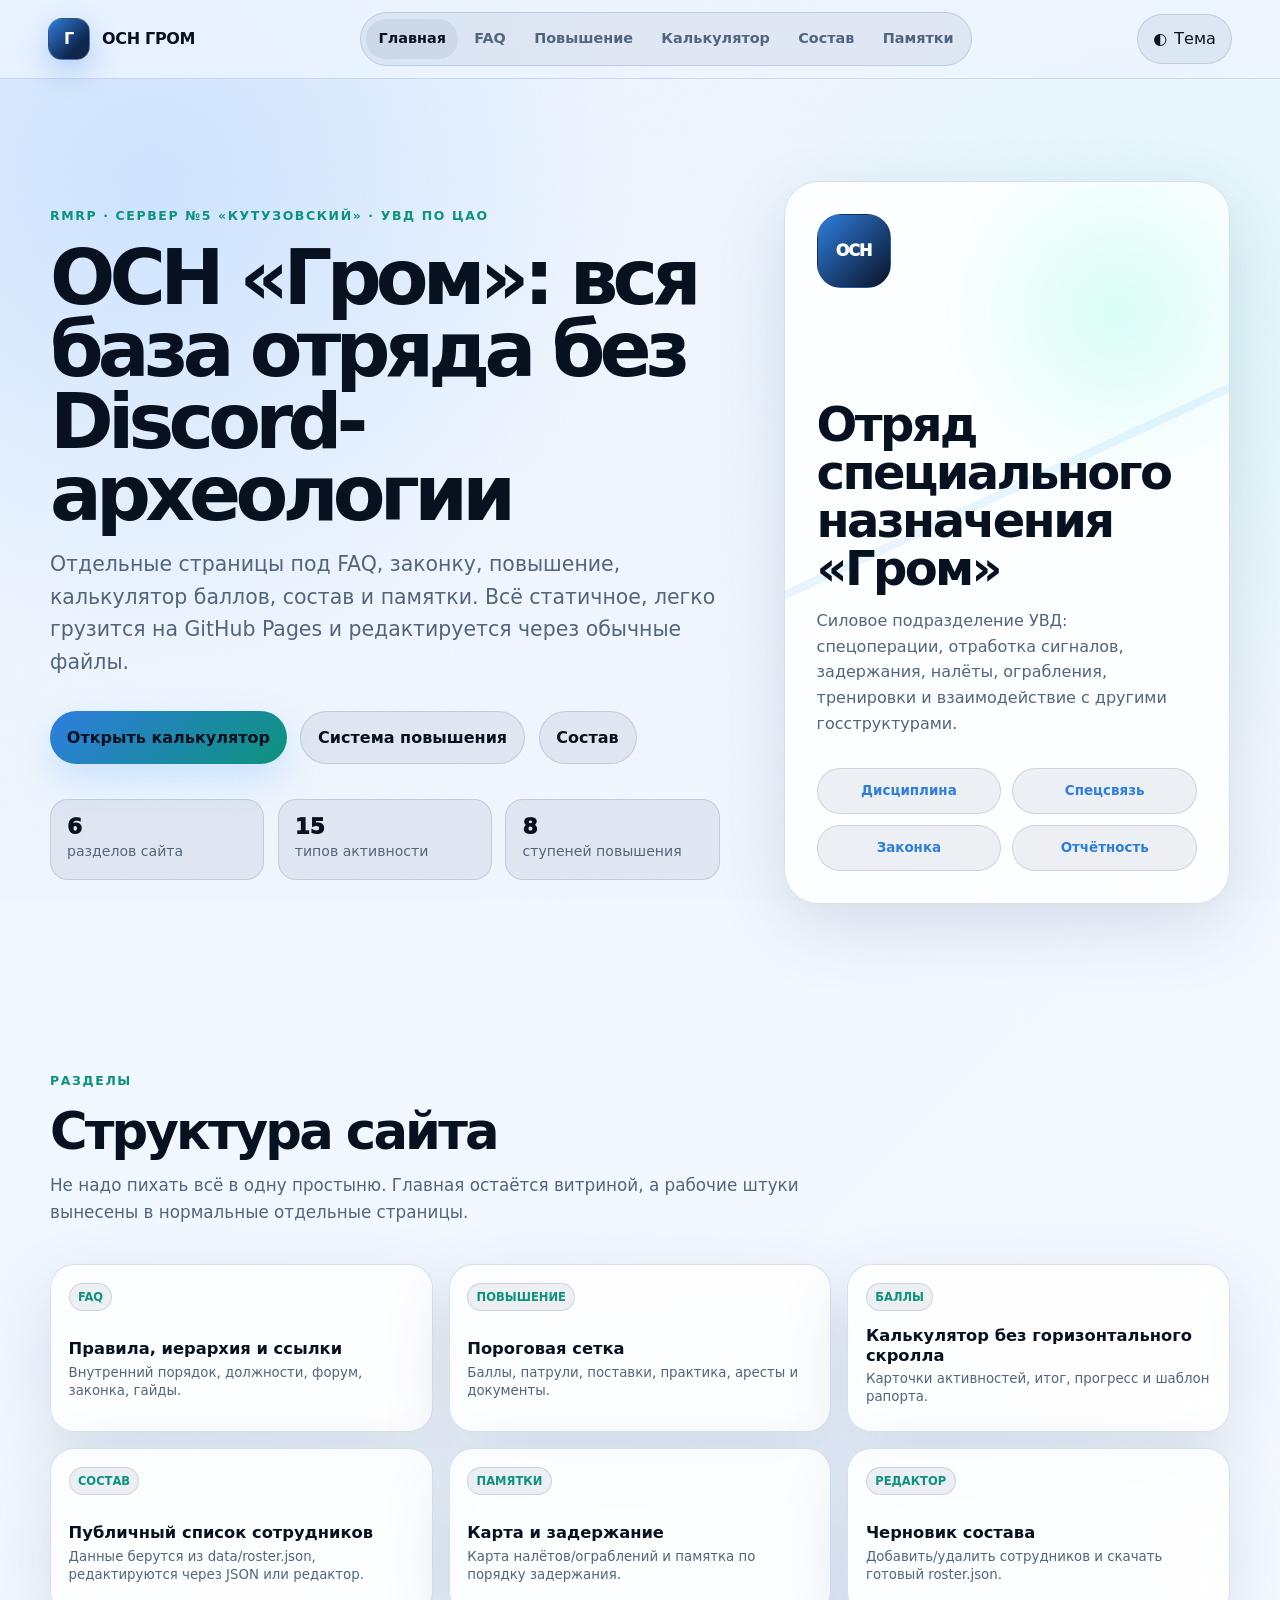
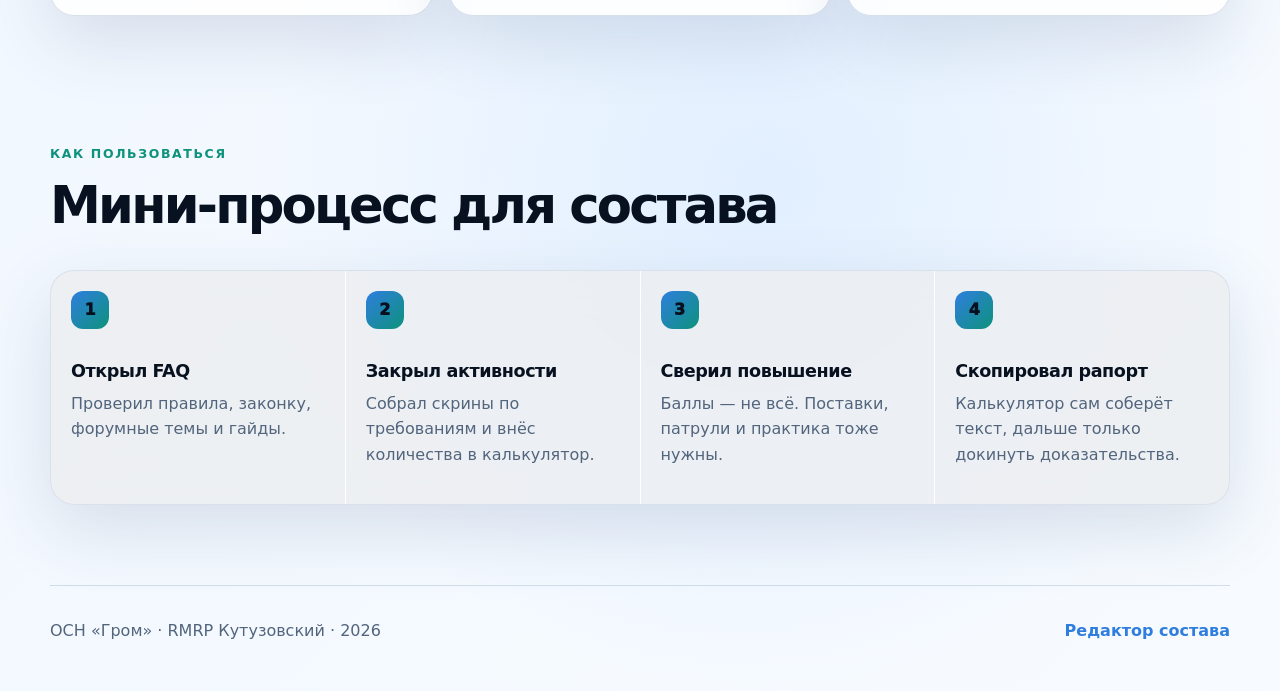
==== commit 8ad4f9f5: "Init v2" ====
--- a/index.html
+++ b/index.html
@@ -3,62 +3,55 @@
 <head>
   <meta charset="utf-8">
   <meta name="viewport" content="width=device-width, initial-scale=1">
-  <meta name="description" content="ОСН Гром — RMRP Кутузовский: FAQ, правила, ссылки, памятки, система повышения и калькулятор баллов.">
+  <meta name="description" content="ОСН Гром — RMRP Кутузовский: FAQ, правила, состав, памятки, система повышения и калькулятор баллов.">
   <meta name="theme-color" content="#0d2448">
   <title>ОСН «Гром» — RMRP Кутузовский</title>
   <link rel="icon" href="assets/img/favicon.svg" type="image/svg+xml">
   <link rel="stylesheet" href="assets/css/style.css">
 </head>
-<body>
+<body data-page="home">
   <div class="noise" aria-hidden="true"></div>
 
   <header class="site-header" id="top">
-    <a class="brand" href="#top" aria-label="К началу страницы">
+    <a class="brand" href="index.html" aria-label="На главную">
       <span class="brand__mark">Г</span>
       <span class="brand__text">ОСН <strong>Гром</strong></span>
     </a>
-
     <nav class="main-nav" aria-label="Основная навигация">
-      <a href="#faq">FAQ</a>
-      <a href="#rules">Правила</a>
-      <a href="#links">Ссылки</a>
-      <a href="#memos">Памятки</a>
-      <a href="#promotion">Повышение</a>
-      <a href="#calculator">Калькулятор</a>
-      <a href="#report">Рапорт</a>
+      <a href="index.html" data-nav="home">Главная</a>
+      <a href="faq.html" data-nav="faq">FAQ</a>
+      <a href="promotion.html" data-nav="promotion">Повышение</a>
+      <a href="calculator.html" data-nav="calculator">Калькулятор</a>
+      <a href="roster.html" data-nav="roster">Состав</a>
+      <a href="memos.html" data-nav="memos">Памятки</a>
     </nav>
-
-    <button class="theme-toggle" type="button" id="themeToggle" aria-label="Переключить тему">
-      <span aria-hidden="true">◐</span>
-      <span class="theme-toggle__text">Тема</span>
-    </button>
+    <div class="header-actions">
+      <button class="theme-toggle" type="button" id="themeToggle" aria-label="Переключить тему"><span aria-hidden="true">◐</span><span class="theme-toggle__text">Тема</span></button>
+    </div>
   </header>
 
   <main>
     <section class="hero section-pad" aria-labelledby="hero-title">
       <div class="hero__content reveal">
         <p class="eyebrow">RMRP · сервер №5 «Кутузовский» · УВД по ЦАО</p>
-        <h1 id="hero-title">ОСН «Гром»: FAQ, законка и баллы в одном месте</h1>
-        <p class="hero__lead">
-          Статичный сайт для GitHub Pages: внутренние правила отряда, должностная иерархия, быстрые ссылки, памятки, система повышения и калькулятор баллов под рапорт.
-        </p>
+        <h1 id="hero-title">ОСН «Гром»: вся база отряда без Discord-археологии</h1>
+        <p class="hero__lead">Отдельные страницы под FAQ, законку, повышение, калькулятор баллов, состав и памятки. Всё статичное, легко грузится на GitHub Pages и редактируется через обычные файлы.</p>
         <div class="hero__actions">
-          <a class="btn btn--primary" href="#calculator">Открыть калькулятор</a>
-          <a class="btn btn--ghost" href="#promotion">Система повышения</a>
+          <a class="btn btn--primary" href="calculator.html">Открыть калькулятор</a>
+          <a class="btn btn--ghost" href="promotion.html">Система повышения</a>
+          <a class="btn btn--ghost" href="roster.html">Состав</a>
         </div>
         <dl class="hero__stats" aria-label="Краткие показатели сайта">
+          <div><dt>6</dt><dd>разделов сайта</dd></div>
           <div><dt>15</dt><dd>типов активности</dd></div>
           <div><dt>8</dt><dd>ступеней повышения</dd></div>
-          <div><dt>2</dt><dd>визуальные памятки</dd></div>
         </dl>
       </div>
 
       <aside class="hero-card glass reveal" aria-label="Краткая карточка отряда">
         <div class="hero-card__badge">ОСН</div>
         <h2>Отряд специального назначения «Гром»</h2>
-        <p>
-          Силовое подразделение УВД: спецоперации, отработка сигналов, задержания, налёты, ограбления, тренировки и взаимодействие с другими госструктурами.
-        </p>
+        <p>Силовое подразделение УВД: спецоперации, отработка сигналов, задержания, налёты, ограбления, тренировки и взаимодействие с другими госструктурами.</p>
         <div class="status-grid">
           <span>Дисциплина</span>
           <span>Спецсвязь</span>
@@ -68,261 +61,41 @@
       </aside>
     </section>
 
-    <section class="section section-pad" id="faq" aria-labelledby="faq-title">
+    <section class="section section-pad section-pad--tight" aria-labelledby="sections-title">
       <div class="section__head reveal">
-        <p class="eyebrow">FAQ ОСН</p>
-        <h2 id="faq-title">Основная информация</h2>
-        <p>
-          Сайт собран как удобный стартовый экран для состава: куда смотреть, что учить, за что дают баллы и как не словить кадровый резерв из-за тупой ошибки.
-        </p>
+        <p class="eyebrow">Разделы</p>
+        <h2 id="sections-title">Структура сайта</h2>
+        <p>Не надо пихать всё в одну простыню. Главная остаётся витриной, а рабочие штуки вынесены в нормальные отдельные страницы.</p>
       </div>
-
-      <div class="cards cards--four">
-        <article class="card reveal">
-          <span class="card__icon">01</span>
-          <h3>Спецоперации</h3>
-          <p>ГМП, похищения, теракты, отбития, налёты и иные задачи повышенной сложности.</p>
-        </article>
-        <article class="card reveal">
-          <span class="card__icon">02</span>
-          <h3>Патрули и поставки</h3>
-          <p>Патрули по городу, гос.поставки и иная регулярная активность, которая подтверждается скриншотами.</p>
-        </article>
-        <article class="card reveal">
-          <span class="card__icon">03</span>
-          <h3>Подготовка состава</h3>
-          <p>Инструкторы принимают экзамены, практику задержания, помогают стажёрам и проверяют квалификацию.</p>
-        </article>
-        <article class="card reveal">
-          <span class="card__icon">04</span>
-          <h3>Рапорты</h3>
-          <p>Баллы считаются в калькуляторе, отчёт копируется одной кнопкой, доказательства прикладываются отдельно.</p>
-        </article>
+      <div class="quick-grid">
+        <a class="link-card reveal" href="faq.html"><span>FAQ</span><strong>Правила, иерархия и ссылки</strong><small>Внутренний порядок, должности, форум, законка, гайды.</small></a>
+        <a class="link-card reveal" href="promotion.html"><span>Повышение</span><strong>Пороговая сетка</strong><small>Баллы, патрули, поставки, практика, аресты и документы.</small></a>
+        <a class="link-card reveal" href="calculator.html"><span>Баллы</span><strong>Калькулятор без горизонтального скролла</strong><small>Карточки активностей, итог, прогресс и шаблон рапорта.</small></a>
+        <a class="link-card reveal" href="roster.html"><span>Состав</span><strong>Публичный список сотрудников</strong><small>Данные берутся из data/roster.json, редактируются через JSON или редактор.</small></a>
+        <a class="link-card reveal" href="memos.html"><span>Памятки</span><strong>Карта и задержание</strong><small>Карта налётов/ограблений и памятка по порядку задержания.</small></a>
+        <a class="link-card reveal" href="admin.html"><span>Редактор</span><strong>Черновик состава</strong><small>Добавить/удалить сотрудников и скачать готовый roster.json.</small></a>
       </div>
     </section>
 
-    <section class="section section-pad" id="rules" aria-labelledby="rules-title">
+    <section class="section section-pad section-pad--tight" aria-labelledby="workflow-title">
       <div class="section__head reveal">
-        <p class="eyebrow">Внутренний порядок</p>
-        <h2 id="rules-title">Правила и иерархия</h2>
-        <p>Ниже — базовый текст из FAQ ОСН «Гром»: обязательные правила и должности внутри отряда.</p>
+        <p class="eyebrow">Как пользоваться</p>
+        <h2 id="workflow-title">Мини-процесс для состава</h2>
       </div>
-
-      <div class="split-layout">
-        <article class="panel reveal">
-          <h3>Внутренние правила ОСН «Гром»</h3>
-          <ol class="clean-list numbered-list">
-            <li>Заступил на службу — зайди в спецсвязь.</li>
-            <li>Приказы старшего состава ОСН обязательны к исполнению.</li>
-            <li>При отсутствии старшего состава руководство берёт инструкторский состав.</li>
-            <li>Стажёрский состав, независимо от звания, подчиняется оперативному составу.</li>
-            <li>На отработке сигналов позиции, высадка и вход в зону или здание выполняются по команде старшего сотрудника группы.</li>
-            <li>После команды старшего запрещены обсуждение приказа, промедление и самовольство.</li>
-            <li>Нарушение устава УВД запрещено.</li>
-            <li>Нарушение законодательной базы строго запрещено.</li>
-          </ol>
-          <div class="warning-box">
-            За нарушения сотрудник может быть переведён в кадровый резерв. За грубые нарушения — без возможности обратного перевода в ОСН «Гром».
-          </div>
-        </article>
-
-        <article class="panel reveal">
-          <h3>Должностная иерархия</h3>
-          <div class="hierarchy-list">
-            <div><strong>Командир ОСН</strong><span>Главный по управлению деятельностью и дисциплинарным вопросам.</span></div>
-            <div><strong>Заместитель командира</strong><span>Замещает руководителя и принимает деятельность на себя при его отсутствии.</span></div>
-            <div><strong>Командир инструкторов</strong><span>Отвечает за подготовку и квалификацию сотрудников.</span></div>
-            <div><strong>Инструктор</strong><span>Обучает, принимает экзамены и проверяет компетентность.</span></div>
-            <div><strong>Старший оперативник</strong><span>Руководит планом операции, когда руководства ОСН нет на месте.</span></div>
-            <div><strong>Оперативник</strong><span>Исполняет распоряжения в ходе операций.</span></div>
-            <div><strong>Стажёр</strong><span>Изучает работу ОСН, сдаёт квалификационные экзамены и участвует в операциях при необходимости.</span></div>
-          </div>
-        </article>
-      </div>
-    </section>
-
-    <section class="section section-pad" id="links" aria-labelledby="links-title">
-      <div class="section__head reveal">
-        <p class="eyebrow">Форум, законка, гайды</p>
-        <h2 id="links-title">Быстрые ссылки</h2>
-        <p>Форумные ссылки, полезные документы, Discord-каналы и материалы для стажёров. Всё открывается в новой вкладке.</p>
-      </div>
-
-      <div class="link-grid">
-        <a class="link-card reveal" href="https://forum.rmrp.ru/forums/server-5/" target="_blank" rel="noopener noreferrer"><span>Сервер</span><strong>Сервер №5 «Кутузовский»</strong><small>Главный раздел сервера</small></a>
-        <a class="link-card reveal" href="https://forum.rmrp.ru/forums/oficialnyj-portal-gos-struktur.511/" target="_blank" rel="noopener noreferrer"><span>Гос</span><strong>Портал госструктур</strong><small>Форумный раздел госорганизаций</small></a>
-        <a class="link-card reveal" href="https://forum.rmrp.ru/forums/upravlenie-vnutrennix-del-po-cao-policija.531/" target="_blank" rel="noopener noreferrer"><span>УВД</span><strong>УВД по ЦАО</strong><small>Раздел полиции</small></a>
-        <a class="link-card reveal" href="https://forum.rmrp.ru/threads/uvd-po-cao-informacija-ob-organizacii-i-ee-otdelax.228295/" target="_blank" rel="noopener noreferrer"><span>Инфо</span><strong>Организация и отделы</strong><small>Описание отделов УВД</small></a>
-        <a class="link-card reveal" href="https://forum.rmrp.ru/threads/uvd-kanceljarija.176482/" target="_blank" rel="noopener noreferrer"><span>Канцелярия</span><strong>УВД · канцелярия</strong><small>Заявления и обращения</small></a>
-        <a class="link-card reveal" href="https://forum.rmrp.ru/threads/upravlenie-vnutrennix-del-vnutrennij-ustav-organizacii.178885/" target="_blank" rel="noopener noreferrer"><span>Устав</span><strong>Внутренний устав УВД</strong><small>Основной внутренний документ</small></a>
-        <a class="link-card reveal" href="https://forum.rmrp.ru/forums/zakonodatelnaja-vlast.519/" target="_blank" rel="noopener noreferrer"><span>Законка</span><strong>Законодательная власть</strong><small>Раздел с законодательными темами</small></a>
-        <a class="link-card reveal" href="https://forum.rmrp.ru/threads/zakonodatelnoe-sobranie-oficialnoe-opublikovanie.176411/" target="_blank" rel="noopener noreferrer"><span>Публикации</span><strong>Официальное опубликование</strong><small>Постановления и публикации</small></a>
-        <a class="link-card reveal" href="https://forum.rmrp.ru/forums/obschie-pravila-proekta.308/" target="_blank" rel="noopener noreferrer"><span>Правила</span><strong>Общие правила проекта</strong><small>База для любого сотрудника</small></a>
-        <a class="link-card reveal" href="https://forum.rmrp.ru/forums/pravila-gosudarstvennyx-organizacij.310/" target="_blank" rel="noopener noreferrer"><span>Гос</span><strong>Правила госорганизаций</strong><small>Отдельные правила для госки</small></a>
-        <a class="link-card reveal" href="https://docs.google.com/document/d/1x31XL4vYkFiCjhF8DSeRmN09f1IGxYYYoBGHONJ3rbc/edit?tab=t.0" target="_blank" rel="noopener noreferrer"><span>Гайд</span><strong>Полезные бинды</strong><small>Документ из FAQ</small></a>
-        <a class="link-card reveal" href="https://docs.google.com/document/d/1YcbHNGRJb8wwlZr4e8ibdaLKbB0k2Idejl-RPVOhh4I/edit?tab=t.0" target="_blank" rel="noopener noreferrer"><span>Файты</span><strong>Фишки в файтах</strong><small>Документ из FAQ</small></a>
-        <a class="link-card reveal" href="https://docs.google.com/document/d/1UEMqrTwDaEuA3knNLKJPqgd16IpWfe2eyBakgK-RMYM/edit?tab=t.0" target="_blank" rel="noopener noreferrer"><span>ПК</span><strong>Оптимизация ПК</strong><small>Документ из FAQ</small></a>
-        <a class="link-card reveal" href="https://youtu.be/xtBuWWfqmdA?si=IxQL5aAaKD0K0ABA" target="_blank" rel="noopener noreferrer"><span>YouTube</span><strong>Гайд для новичков в госке</strong><small>Как и что делать при задержании</small></a>
-        <a class="link-card reveal" href="https://docs.google.com/spreadsheets/d/1l12173ZkFNE4hSjAzFpFk9tBf_FzZBXusxKWo5rXtkU/edit?gid=0#gid=0" target="_blank" rel="noopener noreferrer"><span>Таблица</span><strong>Google Sheets калькулятор</strong><small>Оригинальная таблица для подсчёта баллов</small></a>
-        <a class="link-card reveal" href="https://discord.com/channels/1465392165453828138/1495112904511459458" target="_blank" rel="noopener noreferrer"><span>Discord</span><strong>Практика задержания</strong><small>Канал для сдачи практики</small></a>
-        <a class="link-card reveal" href="https://discord.com/channels/1465392165453828138/1473805325374197860" target="_blank" rel="noopener noreferrer"><span>Discord</span><strong>Военный билет</strong><small>Канал для прикрепления ВБ</small></a>
-      </div>
-    </section>
-
-    <section class="section section-pad" id="memos" aria-labelledby="memos-title">
-      <div class="section__head reveal">
-        <p class="eyebrow">Памятки</p>
-        <h2 id="memos-title">Карта и порядок задержания</h2>
-        <p>Карта налётов и ограблений обязательна к изучению для стажёров: её можно использовать на экзамене на повышение по должности.</p>
-      </div>
-
-      <div class="memo-grid">
-        <figure class="memo-card reveal">
-          <a href="assets/img/raid-map.png" target="_blank" rel="noopener noreferrer">
-            <img src="assets/img/raid-map.png" alt="Карта налётов и ограблений ОСН Гром">
-          </a>
-          <figcaption>Карта налётов и ограблений ОСН «Гром»</figcaption>
-        </figure>
-        <figure class="memo-card reveal">
-          <a href="assets/img/arrest-memo.png" target="_blank" rel="noopener noreferrer">
-            <img src="assets/img/arrest-memo.png" alt="Памятка по основаниям и порядку задержания">
-          </a>
-          <figcaption>Памятка по ПК: основания, права задержанного и порядок задержания</figcaption>
-        </figure>
-      </div>
-    </section>
-
-    <section class="section section-pad" id="promotion" aria-labelledby="promotion-title">
-      <div class="section__head reveal">
-        <p class="eyebrow">Система повышения</p>
-        <h2 id="promotion-title">Что нужно для следующего звания</h2>
-        <p>Баллы — не единственное требование. По каждой ступени также нужны патрули, поставки, практика, аресты, штрафы или документы.</p>
-      </div>
-
-      <div class="process reveal" aria-label="Порядок подачи на повышение">
-        <div class="process__item"><span>1</span><h3>Набрать баллы</h3><p>Считаются только подтверждённые активности из таблицы.</p></div>
-        <div class="process__item"><span>2</span><h3>Закрыть условия</h3><p>Патрули, поставки, практика задержания, аресты, штрафы и документы.</p></div>
-        <div class="process__item"><span>3</span><h3>Подать рапорт</h3><p>Приложить личное дело, доказательства и итог из калькулятора.</p></div>
-        <div class="process__item"><span>4</span><h3>Дождаться решения</h3><p>Повышение происходит по решению руководства подразделения.</p></div>
-      </div>
-
-      <div class="table-card reveal">
-        <div class="table-card__head">
-          <h3>Пороговая сетка ОСН «Гром»</h3>
-          <p>Сгенерирована из текста системы повышения.</p>
-        </div>
-        <div class="responsive-table">
-          <table class="rank-table">
-            <thead>
-              <tr>
-                <th>Повышение</th>
-                <th>Баллы</th>
-                <th>Обязательные условия</th>
-              </tr>
-            </thead>
-            <tbody id="promotionTableBody"></tbody>
-          </table>
-        </div>
-      </div>
-    </section>
-
-    <section class="section section-pad" id="calculator" aria-labelledby="calculator-title">
-      <div class="section__head reveal">
-        <p class="eyebrow">Калькулятор баллов</p>
-        <h2 id="calculator-title">Подсчёт активности</h2>
-        <p>Введите количество активностей. Итог, прогресс до следующего балльного порога и шаблон рапорта обновятся автоматически.</p>
-      </div>
-
-      <div class="calc-layout">
-        <div class="calc-card reveal">
-          <div class="calc-card__top">
-            <div>
-              <h3>За что начисляются баллы</h3>
-              <p>Колонка «доказательство» сразу показывает, какой скрин или ссылку прикладывать.</p>
-            </div>
-            <button class="mini-btn" type="button" id="fillExampleBtn">Пример</button>
-          </div>
-
-          <div class="responsive-table">
-            <table class="points-table">
-              <thead>
-                <tr>
-                  <th>Активность</th>
-                  <th>Доказательство</th>
-                  <th>Баллов за 1</th>
-                  <th>Кол-во</th>
-                  <th>Итого</th>
-                </tr>
-              </thead>
-              <tbody id="activitiesBody"></tbody>
-              <tfoot>
-                <tr>
-                  <th colspan="4">Итого баллов</th>
-                  <th id="tableTotal">0</th>
-                </tr>
-              </tfoot>
-            </table>
-          </div>
-        </div>
-
-        <aside class="summary-card glass reveal" aria-label="Итог калькулятора">
-          <span class="summary-card__label">Общий итог</span>
-          <strong id="totalPoints">0</strong>
-          <p id="promotionStatus">Введите активности, чтобы увидеть статус по повышению.</p>
-
-          <div class="progress" aria-label="Прогресс до следующего порога">
-            <div class="progress__bar" id="progressBar"></div>
-          </div>
-          <small id="nextThresholdText">Следующий порог: 350 баллов</small>
-
-          <div class="summary-card__meta">
-            <div><span id="totalActions">0</span><small>активностей</small></div>
-            <div><span id="activeRows">0</span><small>строк заполнено</small></div>
-          </div>
-
-          <div class="summary-card__actions">
-            <button class="btn btn--primary btn--wide" type="button" id="copyReportBtn">Скопировать отчёт</button>
-            <button class="btn btn--ghost btn--wide" type="button" id="resetBtn">Сбросить</button>
-          </div>
-          <p class="copy-status" id="copyStatus" role="status" aria-live="polite"></p>
-        </aside>
-      </div>
-    </section>
-
-    <section class="section section-pad" id="report" aria-labelledby="report-title">
-      <div class="section__head reveal">
-        <p class="eyebrow">Рапорт</p>
-        <h2 id="report-title">Шаблон подачи на повышение</h2>
-        <p>Текст ниже обновляется от калькулятора. Его можно сразу скопировать и вставить в нужную тему или канал.</p>
-      </div>
-
-      <div class="report-grid">
-        <div class="report-card reveal">
-          <div class="report-card__head">
-            <h3>Текст рапорта</h3>
-            <button class="mini-btn" type="button" id="copyTemplateBtn">Скопировать</button>
-          </div>
-          <textarea id="reportTemplate" rows="15" spellcheck="false" aria-label="Шаблон рапорта"></textarea>
-        </div>
-        <div class="note-card reveal">
-          <h3>Перед отправкой проверь</h3>
-          <ul>
-            <li>ФИО, звание, должность и личное дело.</li>
-            <li>Скриншоты или ссылки по каждой активности.</li>
-            <li>Дополнительные условия для нужного повышения.</li>
-            <li>Роль в моссетях, позывной, ВБ или практика задержания — если требуются.</li>
-            <li>Нет ли действующих взысканий или вопросов по дисциплине.</li>
-          </ul>
-        </div>
+      <div class="process reveal">
+        <div class="process__item"><span>1</span><h3>Открыл FAQ</h3><p>Проверил правила, законку, форумные темы и гайды.</p></div>
+        <div class="process__item"><span>2</span><h3>Закрыл активности</h3><p>Собрал скрины по требованиям и внёс количества в калькулятор.</p></div>
+        <div class="process__item"><span>3</span><h3>Сверил повышение</h3><p>Баллы — не всё. Поставки, патрули и практика тоже нужны.</p></div>
+        <div class="process__item"><span>4</span><h3>Скопировал рапорт</h3><p>Калькулятор сам соберёт текст, дальше только докинуть доказательства.</p></div>
       </div>
     </section>
   </main>
 
   <footer class="site-footer">
-    <p>ОСН «Гром» · RMRP Кутузовский · статический сайт для GitHub Pages</p>
-    <a href="#top">Наверх</a>
+    <p>ОСН «Гром» · RMRP Кутузовский · <span id="year"></span></p>
+    <a href="admin.html">Редактор состава</a>
   </footer>
 
-  <script src="assets/js/app.js" defer></script>
+  <script src="assets/js/common.js" defer></script>
 </body>
 </html>
--- a/assets/css/style.css
+++ b/assets/css/style.css
@@ -2,9 +2,9 @@
   color-scheme: dark;
   --bg: #07111f;
   --bg-2: #0b1a30;
-  --surface: rgba(13, 27, 49, 0.8);
-  --surface-strong: rgba(16, 37, 68, 0.94);
-  --surface-soft: rgba(255, 255, 255, 0.06);
+  --surface: rgba(13, 27, 49, 0.82);
+  --surface-strong: rgba(16, 37, 68, 0.96);
+  --surface-soft: rgba(255, 255, 255, 0.065);
   --text: #eef6ff;
   --muted: #a9bbd4;
   --muted-2: #7f93ad;
@@ -14,22 +14,23 @@
   --accent: #79ffe1;
   --warning: #ffd166;
   --danger: #ff6b81;
+  --success: #79ffe1;
   --shadow: 0 24px 80px rgba(0, 0, 0, 0.35);
   --radius-xl: 34px;
   --radius-lg: 24px;
   --radius-md: 18px;
   --radius-sm: 12px;
   --container: 1180px;
-  --header-height: 78px;
+  --header-height: 76px;
 }
 
 html[data-theme='light'] {
   color-scheme: light;
   --bg: #eef5ff;
   --bg-2: #f7fbff;
-  --surface: rgba(255, 255, 255, 0.84);
-  --surface-strong: rgba(255, 255, 255, 0.96);
-  --surface-soft: rgba(14, 45, 88, 0.065);
+  --surface: rgba(255, 255, 255, 0.86);
+  --surface-strong: rgba(255, 255, 255, 0.98);
+  --surface-soft: rgba(14, 45, 88, 0.07);
   --text: #07111f;
   --muted: #52657d;
   --muted-2: #6e8096;
@@ -41,12 +42,7 @@
 }
 
 * { box-sizing: border-box; }
-
-html {
-  scroll-behavior: smooth;
-  scroll-padding-top: calc(var(--header-height) + 24px);
-}
-
+html { scroll-behavior: smooth; scroll-padding-top: calc(var(--header-height) + 24px); }
 body {
   min-width: 320px;
   margin: 0;
@@ -59,7 +55,6 @@
     linear-gradient(135deg, var(--bg), var(--bg-2));
   line-height: 1.6;
 }
-
 body::before {
   position: fixed;
   inset: 0;
@@ -71,7 +66,6 @@
   background-size: 42px 42px;
   mask-image: linear-gradient(to bottom, rgba(0, 0, 0, 0.8), transparent 90%);
 }
-
 .noise {
   position: fixed;
   inset: 0;
@@ -83,8 +77,8 @@
 
 img, svg { display: block; max-width: 100%; }
 a { color: inherit; text-decoration: none; }
-button, input, textarea { font: inherit; }
-
+button, input, select, textarea { font: inherit; }
+button { color: inherit; }
 code {
   padding: 0.15rem 0.35rem;
   border: 1px solid var(--line);
@@ -103,10 +97,9 @@
   min-height: var(--header-height);
   padding: 0.75rem clamp(1rem, 4vw, 3rem);
   border-bottom: 1px solid var(--line);
-  background: color-mix(in srgb, var(--bg) 72%, transparent);
+  background: color-mix(in srgb, var(--bg) 74%, transparent);
   backdrop-filter: blur(18px);
 }
-
 .brand {
   display: inline-flex;
   align-items: center;
@@ -115,7 +108,6 @@
   font-weight: 850;
   letter-spacing: -0.02em;
 }
-
 .brand__mark {
   display: grid;
   width: 42px;
@@ -127,9 +119,7 @@
   background: linear-gradient(135deg, #2f7edf, #0f274d 70%);
   box-shadow: 0 12px 30px rgba(30, 109, 218, 0.28);
 }
-
 .brand__text { font-size: 1rem; text-transform: uppercase; }
-
 .main-nav {
   display: flex;
   align-items: center;
@@ -139,29 +129,28 @@
   border-radius: 999px;
   background: var(--surface-soft);
 }
-
 .main-nav a {
   padding: 0.55rem 0.76rem;
   border-radius: 999px;
   color: var(--muted);
   font-size: 0.9rem;
-  font-weight: 700;
+  font-weight: 800;
+  white-space: nowrap;
   transition: 160ms ease;
 }
-
 .main-nav a:hover,
-.main-nav a:focus-visible {
-  color: var(--text);
-  background: var(--surface-soft);
-}
-
-.theme-toggle, .mini-btn, .btn {
+.main-nav a:focus-visible,
+.main-nav a.is-active {
+  color: var(--text);
+  background: var(--surface-soft);
+}
+.header-actions { display: inline-flex; gap: .5rem; align-items: center; }
+.theme-toggle, .mini-btn, .btn, .icon-btn {
   border: 0;
   cursor: pointer;
-  transition: transform 160ms ease, border-color 160ms ease, background 160ms ease, color 160ms ease;
-}
-
-.theme-toggle {
+  transition: transform 160ms ease, border-color 160ms ease, background 160ms ease, color 160ms ease, opacity 160ms ease;
+}
+.theme-toggle, .icon-btn {
   display: inline-flex;
   align-items: center;
   gap: 0.45rem;
@@ -172,10 +161,9 @@
   color: var(--text);
   background: var(--surface-soft);
 }
-
-.theme-toggle:hover, .mini-btn:hover, .btn:hover { transform: translateY(-1px); }
-
-.theme-toggle:focus-visible, .mini-btn:focus-visible, .btn:focus-visible, .link-card:focus-visible, input:focus-visible, textarea:focus-visible, .memo-card a:focus-visible {
+.theme-toggle:hover, .mini-btn:hover, .btn:hover, .icon-btn:hover { transform: translateY(-1px); }
+.theme-toggle:focus-visible, .mini-btn:focus-visible, .btn:focus-visible, .icon-btn:focus-visible,
+.link-card:focus-visible, input:focus-visible, textarea:focus-visible, select:focus-visible, .memo-card a:focus-visible {
   outline: 3px solid color-mix(in srgb, var(--primary) 50%, transparent);
   outline-offset: 3px;
 }
@@ -185,15 +173,25 @@
   margin-inline: auto;
   padding: clamp(4rem, 8vw, 7rem) 0;
 }
-
+.section-pad--tight { padding-block: clamp(2.5rem, 6vw, 4rem); }
 .hero {
   display: grid;
-  grid-template-columns: minmax(0, 1.1fr) minmax(320px, 0.7fr);
+  grid-template-columns: minmax(0, 1.05fr) minmax(320px, 0.7fr);
   gap: clamp(2rem, 5vw, 5rem);
   align-items: center;
-  min-height: calc(100vh - var(--header-height));
-}
-
+  min-height: calc(88vh - var(--header-height));
+}
+.page-hero {
+  display: grid;
+  grid-template-columns: minmax(0, 1fr) minmax(280px, 0.44fr);
+  gap: clamp(1rem, 4vw, 2rem);
+  align-items: end;
+  padding-bottom: clamp(2.2rem, 5vw, 3.8rem);
+}
+.page-hero__meta {
+  display: grid;
+  gap: .8rem;
+}
 .eyebrow {
   margin: 0 0 1rem;
   color: var(--accent);
@@ -202,45 +200,38 @@
   letter-spacing: 0.13em;
   text-transform: uppercase;
 }
-
 h1, h2, h3, p { margin-top: 0; }
-
 h1 {
-  max-width: 920px;
+  max-width: 940px;
   margin-bottom: 1.1rem;
-  font-size: clamp(2.55rem, 6vw, 6rem);
+  font-size: clamp(2.55rem, 6vw, 5.8rem);
   line-height: 0.94;
   letter-spacing: -0.075em;
 }
-
 h2 {
   margin-bottom: 0.9rem;
-  font-size: clamp(2rem, 4vw, 3.75rem);
+  font-size: clamp(2rem, 4vw, 3.65rem);
   line-height: 1;
   letter-spacing: -0.055em;
 }
-
 h3 {
   margin-bottom: 0.5rem;
   font-size: 1.1rem;
   line-height: 1.25;
   letter-spacing: -0.025em;
 }
-
-.hero__lead {
-  max-width: 740px;
+.hero__lead, .page-hero__lead {
+  max-width: 780px;
   margin-bottom: 2rem;
   color: var(--muted);
-  font-size: clamp(1.05rem, 2vw, 1.3rem);
-}
-
-.hero__actions {
+  font-size: clamp(1.05rem, 2vw, 1.28rem);
+}
+.hero__actions, .inline-actions {
   display: flex;
   flex-wrap: wrap;
   gap: 0.85rem;
-  margin-bottom: 2.5rem;
-}
-
+  margin-bottom: 2.2rem;
+}
 .btn {
   display: inline-flex;
   align-items: center;
@@ -250,57 +241,53 @@
   border-radius: 999px;
   font-weight: 850;
 }
-
 .btn--primary {
   color: #06101f;
   background: linear-gradient(135deg, var(--primary-2), var(--accent));
   box-shadow: 0 16px 38px rgba(88, 166, 255, 0.24);
 }
-
 .btn--ghost {
   border: 1px solid var(--line);
   color: var(--text);
   background: var(--surface-soft);
 }
-
+.btn--danger {
+  border: 1px solid color-mix(in srgb, var(--danger) 50%, var(--line));
+  color: var(--danger);
+  background: color-mix(in srgb, var(--danger) 9%, transparent);
+}
 .btn--wide { width: 100%; }
-
-.hero__stats {
+.btn:disabled, .mini-btn:disabled { cursor: not-allowed; opacity: .55; transform: none; }
+.hero__stats, .stat-strip {
   display: grid;
   grid-template-columns: repeat(3, minmax(0, 1fr));
   gap: 0.85rem;
-  max-width: 720px;
+  max-width: 760px;
   margin: 0;
 }
-
-.hero__stats div {
+.hero__stats div, .stat-card, .info-pill {
   padding: 1rem;
   border: 1px solid var(--line);
   border-radius: var(--radius-md);
   background: var(--surface-soft);
 }
-
-.hero__stats dt {
+.hero__stats dt, .stat-card strong {
+  display: block;
   margin-bottom: 0.15rem;
   color: var(--text);
   font-size: 1.35rem;
   font-weight: 950;
   line-height: 1;
 }
-
-.hero__stats dd {
-  margin: 0;
-  color: var(--muted);
-  font-size: 0.88rem;
-}
-
-.glass, .card, .link-card, .process, .table-card, .calc-card, .report-card, .note-card, .panel, .memo-card {
+.hero__stats dd, .stat-card span { margin: 0; color: var(--muted); font-size: 0.88rem; }
+
+.glass, .card, .link-card, .process, .table-card, .calc-card, .report-card, .note-card, .panel, .memo-card,
+.rank-card, .roster-group, .admin-card, .activity-card, .summary-card {
   border: 1px solid var(--line);
   background: var(--surface);
   box-shadow: var(--shadow);
   backdrop-filter: blur(18px);
 }
-
 .hero-card {
   position: relative;
   overflow: hidden;
@@ -308,7 +295,6 @@
   padding: clamp(1.4rem, 4vw, 2rem);
   border-radius: var(--radius-xl);
 }
-
 .hero-card::before {
   position: absolute;
   inset: 0;
@@ -318,20 +304,18 @@
     radial-gradient(circle at 75% 18%, rgba(121, 255, 225, 0.25), transparent 11rem),
     linear-gradient(155deg, transparent 0 44%, rgba(88, 166, 255, 0.12) 44% 45%, transparent 45% 100%);
 }
-
 .hero-card::after {
   position: absolute;
   right: -2rem;
   bottom: -3rem;
   z-index: -1;
   content: "ГРОМ";
-  color: rgba(255, 255, 255, 0.035);
+  color: rgba(255, 255, 255, 0.04);
   font-size: 7rem;
   font-weight: 1000;
   letter-spacing: -0.12em;
   transform: rotate(-8deg);
 }
-
 .hero-card__badge {
   display: inline-grid;
   place-items: center;
@@ -345,17 +329,11 @@
   font-weight: 1000;
   letter-spacing: -0.06em;
 }
-
 .hero-card h2 { max-width: 380px; margin-bottom: 1rem; font-size: clamp(1.8rem, 4vw, 3rem); }
-.hero-card p, .section__head p:not(.eyebrow), .card p, .process__item p, .table-card p, .calc-card p, .panel li, .panel span, .note-card li, .link-card small, figcaption { color: var(--muted); }
-
-.status-grid {
-  display: grid;
-  grid-template-columns: repeat(2, minmax(0, 1fr));
-  gap: 0.7rem;
-  margin-top: 2rem;
-}
-
+.hero-card p, .section__head p:not(.eyebrow), .card p, .process__item p, .panel li, .panel span,
+.note-card li, .link-card small, figcaption, .rank-card li, .activity-card__proof, .member-card small, .admin-help,
+.form-help, .muted { color: var(--muted); }
+.status-grid { display: grid; grid-template-columns: repeat(2, minmax(0, 1fr)); gap: 0.7rem; margin-top: 2rem; }
 .status-grid span {
   padding: 0.7rem 0.75rem;
   border: 1px solid var(--line);
@@ -370,42 +348,39 @@
 .section { position: relative; }
 .section__head { max-width: 840px; margin-bottom: clamp(1.6rem, 4vw, 2.4rem); }
 .section__head p:not(.eyebrow) { font-size: 1.05rem; }
-
-.cards, .link-grid, .memo-grid, .split-layout, .report-grid { display: grid; gap: 1rem; }
+.cards, .link-grid, .memo-grid, .split-layout, .report-grid, .quick-grid, .rank-grid, .roster-grid, .admin-grid,
+.form-grid, .activity-list, .mini-grid { display: grid; gap: 1rem; }
 .cards--four { grid-template-columns: repeat(4, minmax(0, 1fr)); }
+.quick-grid { grid-template-columns: repeat(3, minmax(0, 1fr)); }
 .split-layout { grid-template-columns: minmax(0, 0.95fr) minmax(0, 1.05fr); align-items: start; }
-.memo-grid { grid-template-columns: minmax(0, 1.1fr) minmax(0, 0.9fr); }
+.memo-grid { grid-template-columns: minmax(0, 1.08fr) minmax(0, 0.92fr); }
 .report-grid { grid-template-columns: minmax(0, 1fr) 360px; align-items: start; }
-
-.card, .link-card, .process__item, .table-card, .calc-card, .report-card, .note-card, .panel, .memo-card { border-radius: var(--radius-lg); }
-.card, .panel, .table-card, .calc-card, .report-card, .note-card { padding: clamp(1rem, 3vw, 1.4rem); }
-.card { min-height: 250px; }
-
+.card, .link-card, .process__item, .table-card, .calc-card, .report-card, .note-card, .panel, .memo-card,
+.rank-card, .roster-group, .admin-card, .activity-card, .summary-card { border-radius: var(--radius-lg); }
+.card, .panel, .table-card, .calc-card, .report-card, .note-card, .rank-card, .roster-group, .admin-card { padding: clamp(1rem, 3vw, 1.4rem); }
+.card { min-height: 230px; }
 .card__icon {
   display: inline-flex;
-  margin-bottom: 3rem;
+  margin-bottom: 2.5rem;
   color: var(--accent);
   font-size: 0.8rem;
   font-weight: 950;
   letter-spacing: 0.08em;
 }
-
 .clean-list { margin: 0; padding-left: 1.2rem; }
 .clean-list li + li { margin-top: 0.65rem; }
 .numbered-list li::marker { color: var(--accent); font-weight: 900; }
-
-.warning-box {
+.warning-box, .info-box {
   margin-top: 1rem;
   padding: 0.9rem 1rem;
-  border: 1px solid color-mix(in srgb, var(--warning) 50%, var(--line));
   border-radius: var(--radius-md);
   color: var(--text);
-  background: color-mix(in srgb, var(--warning) 12%, transparent);
   font-weight: 700;
 }
-
+.warning-box { border: 1px solid color-mix(in srgb, var(--warning) 50%, var(--line)); background: color-mix(in srgb, var(--warning) 12%, transparent); }
+.info-box { border: 1px solid color-mix(in srgb, var(--primary) 45%, var(--line)); background: color-mix(in srgb, var(--primary) 10%, transparent); }
 .hierarchy-list { display: grid; gap: 0.65rem; }
-.hierarchy-list div {
+.hierarchy-list div, .requirement-chip {
   display: grid;
   gap: 0.2rem;
   padding: 0.85rem;
@@ -413,24 +388,17 @@
   border-radius: var(--radius-sm);
   background: var(--surface-soft);
 }
-.hierarchy-list strong { color: var(--primary-2); }
+.hierarchy-list strong, .requirement-chip strong { color: var(--primary-2); }
 
 .link-grid { grid-template-columns: repeat(4, minmax(0, 1fr)); }
-
 .link-card {
   display: grid;
   min-height: 168px;
   padding: 1.1rem;
   transition: transform 160ms ease, border-color 160ms ease, background 160ms ease;
 }
-
-.link-card:hover {
-  transform: translateY(-3px);
-  border-color: color-mix(in srgb, var(--primary) 45%, var(--line));
-  background: var(--surface-strong);
-}
-
-.link-card span {
+.link-card:hover { transform: translateY(-3px); border-color: color-mix(in srgb, var(--primary) 45%, var(--line)); background: var(--surface-strong); }
+.link-card span, .tag {
   justify-self: start;
   align-self: start;
   padding: 0.24rem 0.52rem;
@@ -442,7 +410,6 @@
   font-weight: 900;
   text-transform: uppercase;
 }
-
 .link-card strong { align-self: end; font-size: 1.02rem; line-height: 1.25; }
 .link-card small { display: block; margin-top: 0.25rem; line-height: 1.35; }
 
@@ -452,21 +419,8 @@
 .memo-card:hover img { transform: scale(1.025); }
 .memo-card figcaption { padding: 0.9rem 1rem 1rem; font-weight: 800; color: var(--text); }
 
-.process {
-  display: grid;
-  grid-template-columns: repeat(4, minmax(0, 1fr));
-  gap: 1px;
-  overflow: hidden;
-  margin-bottom: 1rem;
-  border-radius: var(--radius-lg);
-}
-
-.process__item {
-  padding: 1.25rem;
-  border-radius: 0;
-  background: var(--surface-soft);
-}
-
+.process { display: grid; grid-template-columns: repeat(4, minmax(0, 1fr)); gap: 1px; overflow: hidden; margin-bottom: 1rem; border-radius: var(--radius-lg); }
+.process__item { padding: 1.25rem; border-radius: 0; background: var(--surface-soft); }
 .process__item span {
   display: inline-grid;
   width: 38px;
@@ -478,154 +432,147 @@
   background: linear-gradient(135deg, var(--primary-2), var(--accent));
   font-weight: 1000;
 }
-
-.table-card__head, .calc-card__top, .report-card__head {
+.rank-grid { grid-template-columns: repeat(2, minmax(0, 1fr)); }
+.rank-card { display: grid; gap: 1rem; }
+.rank-card__top { display: flex; justify-content: space-between; gap: 1rem; align-items: flex-start; }
+.rank-card__points {
+  min-width: max-content;
+  padding: .35rem .7rem;
+  border: 1px solid var(--line);
+  border-radius: 999px;
+  color: var(--accent);
+  background: var(--surface-soft);
+  font-weight: 900;
+}
+.rank-card ul { margin: 0; padding-left: 1.1rem; }
+.rank-card li + li { margin-top: .25rem; }
+.rank-card a { color: var(--primary-2); font-weight: 800; }
+
+.calc-layout {
+  display: grid;
+  grid-template-columns: minmax(0, 1fr) minmax(300px, 340px);
+  gap: 1rem;
+  align-items: start;
+}
+.calc-card__top, .report-card__head, .admin-card__head, .roster-head {
   display: flex;
-  align-items: start;
+  align-items: flex-start;
   justify-content: space-between;
   gap: 1rem;
   margin-bottom: 1rem;
 }
-
-.table-card__head p, .calc-card__top p { margin-bottom: 0; }
-
-.responsive-table {
-  overflow-x: auto;
-  border: 1px solid var(--line);
-  border-radius: var(--radius-md);
-}
-
-table {
+.calc-card__top p, .admin-card__head p { margin-bottom: 0; }
+.activity-list {
+  grid-template-columns: 1fr;
+}
+.activity-card {
+  display: grid;
+  grid-template-columns: minmax(0, 1fr) 132px 148px 132px;
+  gap: .8rem;
+  align-items: center;
+  padding: .95rem;
+  background: var(--surface-soft);
+  box-shadow: none;
+}
+.activity-card__main { min-width: 0; }
+.activity-card h3 { margin-bottom: .25rem; font-size: 1rem; }
+.activity-card__proof { margin: 0; font-size: .9rem; line-height: 1.45; }
+.activity-card__score, .activity-card__total {
+  display: grid;
+  gap: .15rem;
+  text-align: center;
+}
+.activity-card__score span, .activity-card__total span, .field label, .mini-label {
+  color: var(--muted-2);
+  font-size: .72rem;
+  font-weight: 900;
+  letter-spacing: .06em;
+  text-transform: uppercase;
+}
+.activity-card__score strong, .activity-card__total strong { font-size: 1.15rem; color: var(--text); }
+.activity-card__total strong { color: var(--accent); }
+.activity-card__input input, .field input, .field select, .field textarea, .json-editor, textarea {
   width: 100%;
-  border-collapse: collapse;
-  min-width: 860px;
-}
-
-.points-table { min-width: 1080px; }
-
-th, td {
-  padding: 0.85rem 0.9rem;
-  border-bottom: 1px solid var(--line);
-  text-align: left;
-  vertical-align: middle;
-}
-
-th {
-  color: var(--primary-2);
-  background: color-mix(in srgb, var(--surface-soft) 80%, transparent);
-  font-size: 0.8rem;
-  font-weight: 900;
-  letter-spacing: 0.06em;
-  text-transform: uppercase;
-}
-
-tbody tr:nth-child(even) td { background: rgba(255, 255, 255, 0.025); }
-tbody tr:hover td { background: rgba(88, 166, 255, 0.07); }
-tbody tr:last-child td, tfoot tr:last-child th { border-bottom: 0; }
-
-td.points, td.row-total, th.points, th.row-total, tfoot th:last-child {
-  width: 130px;
-  font-weight: 900;
-  text-align: center;
-  white-space: nowrap;
-}
-
-.points-table td:nth-child(2) { max-width: 360px; color: var(--muted); font-size: 0.92rem; }
-.rank-table td:nth-child(2) { width: 130px; color: var(--accent); font-weight: 900; text-align: center; white-space: nowrap; }
-.rank-table ul { margin: 0; padding-left: 1.1rem; color: var(--muted); }
-.rank-table li + li { margin-top: 0.2rem; }
-.rank-table a { color: var(--primary-2); font-weight: 800; }
-
-.calc-layout {
-  display: grid;
-  grid-template-columns: minmax(0, 1fr) 340px;
-  gap: 1rem;
-  align-items: start;
-}
-
-.calc-card__top h3, .report-card__head h3, .table-card__head h3 { margin-bottom: 0.25rem; }
-
-.points-table input {
-  width: 104px;
   min-height: 42px;
   padding: 0.55rem 0.65rem;
   border: 1px solid var(--line);
   border-radius: 12px;
   color: var(--text);
   background: var(--surface-soft);
-  font-weight: 850;
-  text-align: center;
-}
-
-.row-total { color: var(--accent); }
-
-.mini-btn {
-  min-width: max-content;
-  padding: 0.58rem 0.8rem;
-  border: 1px solid var(--line);
-  border-radius: 999px;
-  color: var(--text);
-  background: var(--surface-soft);
-  font-size: 0.88rem;
-  font-weight: 850;
-}
-
-.summary-card {
-  position: sticky;
-  top: calc(var(--header-height) + 1rem);
-  padding: 1.25rem;
-  border-radius: var(--radius-lg);
-}
-
-.summary-card__label {
-  display: block;
-  margin-bottom: 0.2rem;
-  color: var(--muted);
-  font-size: 0.78rem;
-  font-weight: 900;
-  letter-spacing: 0.08em;
-  text-transform: uppercase;
-}
-
-.summary-card strong {
-  display: block;
-  margin-bottom: 0.6rem;
-  font-size: clamp(3rem, 6vw, 4.3rem);
-  line-height: 1;
-  letter-spacing: -0.08em;
-}
-
+  font-weight: 750;
+}
+.activity-card__input input { text-align: center; font-weight: 850; }
+.summary-card { position: sticky; top: calc(var(--header-height) + 1rem); padding: 1.25rem; }
+.summary-card__label { display: block; margin-bottom: 0.2rem; color: var(--muted); font-size: 0.78rem; font-weight: 900; letter-spacing: 0.08em; text-transform: uppercase; }
+.summary-card strong { display: block; margin-bottom: 0.6rem; font-size: clamp(3rem, 6vw, 4.3rem); line-height: 1; letter-spacing: -0.08em; }
 .summary-card p { color: var(--muted); }
 .progress { overflow: hidden; height: 12px; margin: 1.15rem 0 0.6rem; border-radius: 999px; background: var(--surface-soft); }
 .progress__bar { width: 0; height: 100%; border-radius: inherit; background: linear-gradient(90deg, var(--primary), var(--accent)); transition: width 240ms ease; }
 .summary-card small { color: var(--muted-2); }
-
-.summary-card__meta {
-  display: grid;
-  grid-template-columns: repeat(2, minmax(0, 1fr));
-  gap: 0.7rem;
-  margin: 1.3rem 0;
-}
-
+.summary-card__meta { display: grid; grid-template-columns: repeat(2, minmax(0, 1fr)); gap: 0.7rem; margin: 1.3rem 0; }
 .summary-card__meta div { padding: 0.8rem; border: 1px solid var(--line); border-radius: var(--radius-sm); background: var(--surface-soft); }
 .summary-card__meta span { display: block; color: var(--text); font-size: 1.35rem; font-weight: 950; line-height: 1; }
 .summary-card__actions { display: grid; gap: 0.65rem; }
 .copy-status { min-height: 1.3rem; margin: 0.8rem 0 0; color: var(--accent) !important; font-size: 0.9rem; }
-
-textarea {
-  width: 100%;
-  min-height: 400px;
-  resize: vertical;
-  padding: 1rem;
-  border: 1px solid var(--line);
-  border-radius: var(--radius-md);
-  color: var(--text);
-  background: rgba(0, 0, 0, 0.12);
-  line-height: 1.55;
-}
-
+textarea, .json-editor { min-height: 390px; resize: vertical; line-height: 1.55; }
 .note-card ul { padding-left: 1.2rem; margin: 0; }
 .note-card li + li { margin-top: 0.7rem; }
+
+.roster-toolbar { display: grid; grid-template-columns: minmax(0, 1fr) 220px; gap: .75rem; margin-bottom: 1rem; }
+.roster-grid { grid-template-columns: 1fr; }
+.roster-group { overflow: hidden; }
+.roster-group__title { display: flex; align-items: center; justify-content: space-between; gap: 1rem; margin-bottom: 1rem; }
+.roster-group__title h3 { margin: 0; }
+.roster-group__title span { color: var(--muted); font-weight: 800; }
+.member-grid { display: grid; grid-template-columns: repeat(3, minmax(0, 1fr)); gap: .85rem; }
+.member-card {
+  display: grid;
+  gap: .6rem;
+  padding: .95rem;
+  border: 1px solid var(--line);
+  border-radius: var(--radius-md);
+  background: var(--surface-soft);
+}
+.member-card__top { display: flex; align-items: flex-start; justify-content: space-between; gap: .8rem; }
+.member-card h4 { margin: 0; font-size: 1rem; line-height: 1.2; }
+.member-card p { margin: 0; color: var(--primary-2); font-weight: 850; }
+.status-badge { padding: .18rem .48rem; border-radius: 999px; border: 1px solid var(--line); color: var(--accent); background: var(--surface-soft); font-size: .72rem; font-weight: 900; white-space: nowrap; }
+.status-badge--reserve { color: var(--warning); }
+.status-badge--leave { color: var(--danger); }
+.empty-state { padding: 1.2rem; border: 1px dashed var(--line); border-radius: var(--radius-md); color: var(--muted); background: var(--surface-soft); }
+
+.admin-grid { grid-template-columns: minmax(0, .9fr) minmax(0, 1.1fr); align-items: start; }
+.admin-card__head h3 { margin-bottom: .25rem; }
+.form-grid { grid-template-columns: repeat(2, minmax(0, 1fr)); }
+.field { display: grid; gap: .35rem; }
+.field--full { grid-column: 1 / -1; }
+.form-help { margin: .2rem 0 0; font-size: .88rem; }
+.admin-list { display: grid; gap: .7rem; max-height: 620px; overflow: auto; padding-right: .2rem; }
+.admin-member {
+  display: grid;
+  grid-template-columns: minmax(0, 1fr) auto;
+  gap: .8rem;
+  align-items: center;
+  padding: .8rem;
+  border: 1px solid var(--line);
+  border-radius: var(--radius-md);
+  background: var(--surface-soft);
+}
+.admin-member h4 { margin: 0; }
+.admin-member p { margin: .15rem 0 0; color: var(--muted); font-size: .9rem; }
+.admin-member__actions { display: flex; gap: .35rem; }
+.mini-btn {
+  min-width: max-content;
+  padding: 0.58rem 0.8rem;
+  border: 1px solid var(--line);
+  border-radius: 999px;
+  color: var(--text);
+  background: var(--surface-soft);
+  font-size: 0.88rem;
+  font-weight: 850;
+}
+.mini-btn--danger { color: var(--danger); border-color: color-mix(in srgb, var(--danger) 45%, var(--line)); }
+.json-editor { font-family: ui-monospace, SFMono-Regular, Menlo, Consolas, monospace; font-size: .9rem; }
 
 .site-footer {
   display: flex;
@@ -638,35 +585,40 @@
   border-top: 1px solid var(--line);
   color: var(--muted);
 }
-
 .site-footer p { margin: 0; }
 .site-footer a { color: var(--primary-2); font-weight: 850; }
-
 .reveal { animation: reveal 520ms ease both; }
 @keyframes reveal { from { opacity: 0; transform: translateY(12px); } to { opacity: 1; transform: translateY(0); } }
-
 @media (prefers-reduced-motion: reduce) {
   *, *::before, *::after { scroll-behavior: auto !important; animation-duration: 0.01ms !important; animation-iteration-count: 1 !important; transition-duration: 0.01ms !important; }
 }
 
 @media (max-width: 1120px) {
-  .main-nav { order: 3; width: 100%; overflow-x: auto; justify-content: flex-start; }
+  .main-nav { order: 3; width: 100%; overflow-x: auto; justify-content: flex-start; scrollbar-width: thin; }
   .site-header { flex-wrap: wrap; gap: 0.75rem; }
-  .hero, .calc-layout, .report-grid, .split-layout, .memo-grid { grid-template-columns: 1fr; }
+  .hero, .page-hero, .calc-layout, .report-grid, .split-layout, .memo-grid, .admin-grid { grid-template-columns: 1fr; }
   .summary-card { position: static; }
-  .cards--four, .process { grid-template-columns: repeat(2, minmax(0, 1fr)); }
+  .cards--four, .process, .quick-grid, .rank-grid { grid-template-columns: repeat(2, minmax(0, 1fr)); }
   .link-grid { grid-template-columns: repeat(3, minmax(0, 1fr)); }
-}
-
+  .member-grid { grid-template-columns: repeat(2, minmax(0, 1fr)); }
+}
+@media (max-width: 880px) {
+  .activity-card { grid-template-columns: minmax(0, 1fr) 110px 126px; }
+  .activity-card__total { grid-column: 1 / -1; grid-template-columns: 1fr auto; text-align: left; padding-top: .7rem; border-top: 1px solid var(--line); }
+}
 @media (max-width: 760px) {
   :root { --header-height: 68px; }
   .theme-toggle__text, .brand__text { display: none; }
   .section-pad { width: min(100% - 1.2rem, var(--container)); padding: 3.5rem 0; }
   .hero { padding-top: 2rem; }
   h1 { font-size: clamp(2.45rem, 13vw, 4rem); }
-  .hero__stats, .cards--four, .process, .link-grid, .status-grid { grid-template-columns: 1fr; }
+  .hero__stats, .cards--four, .process, .link-grid, .status-grid, .quick-grid, .rank-grid, .member-grid, .form-grid,
+  .roster-toolbar, .mini-grid { grid-template-columns: 1fr; }
   .hero-card { min-height: 420px; }
   .hero-card__badge { margin-bottom: 4rem; }
-  .table-card__head, .calc-card__top, .report-card__head { flex-direction: column; }
+  .calc-card__top, .report-card__head, .admin-card__head, .roster-head, .rank-card__top { flex-direction: column; }
+  .activity-card { grid-template-columns: 1fr; align-items: stretch; }
+  .activity-card__score, .activity-card__input, .activity-card__total { grid-template-columns: 1fr auto; text-align: left; }
+  .activity-card__input input { max-width: none; }
   .site-footer { flex-direction: column; align-items: flex-start; width: min(100% - 1.2rem, var(--container)); }
 }
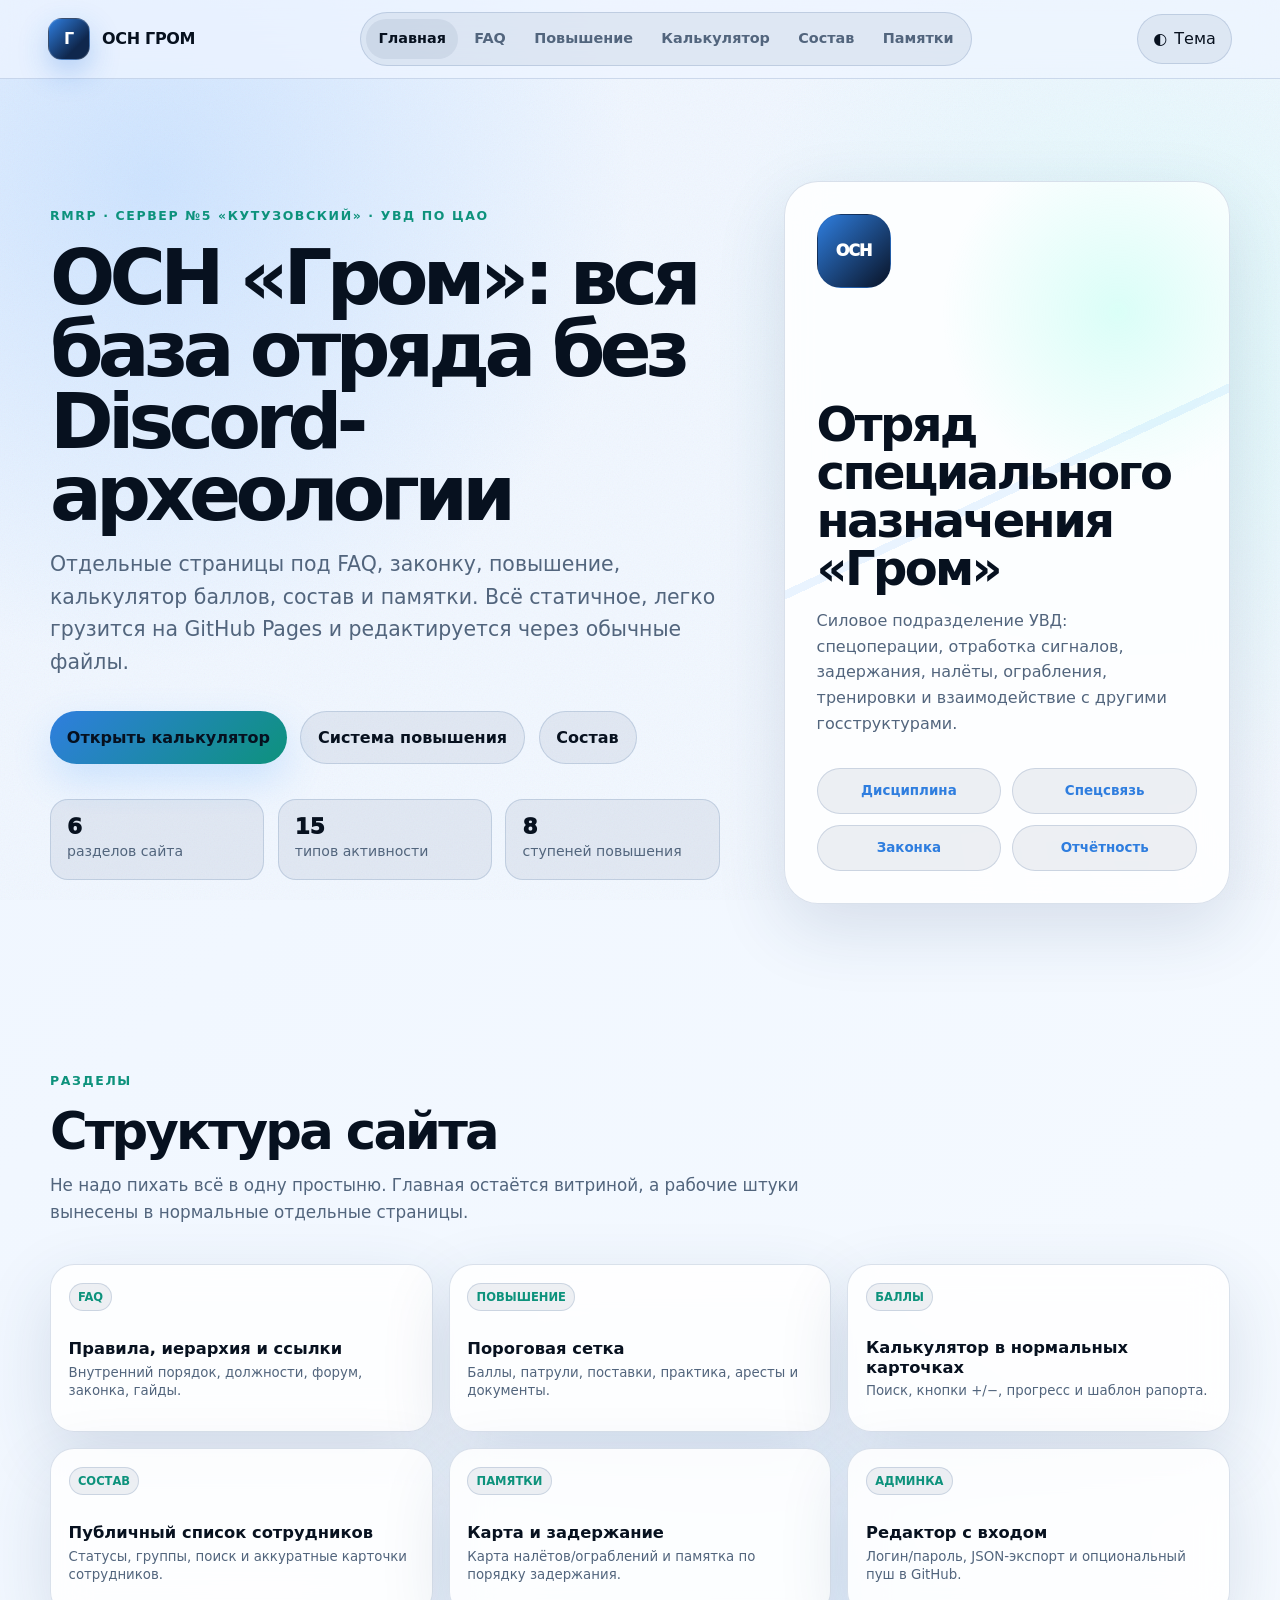
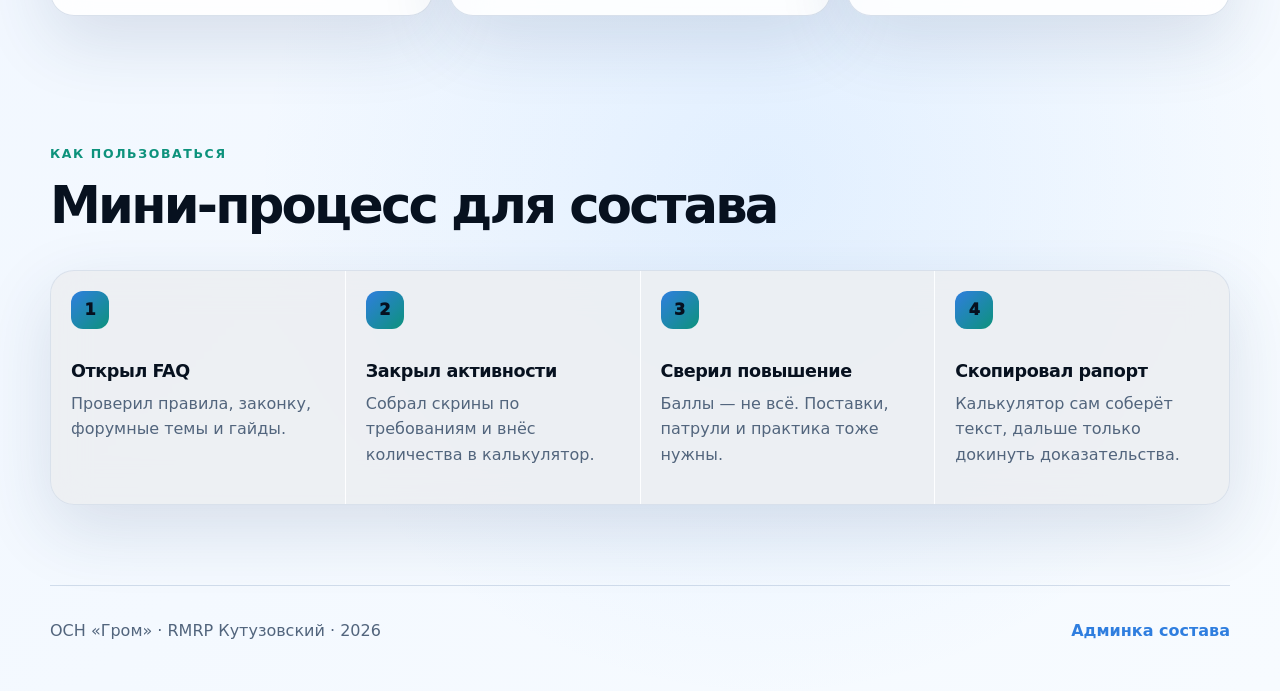
==== commit d24741c4: "Init v3" ====
--- a/index.html
+++ b/index.html
@@ -70,10 +70,10 @@
       <div class="quick-grid">
         <a class="link-card reveal" href="faq.html"><span>FAQ</span><strong>Правила, иерархия и ссылки</strong><small>Внутренний порядок, должности, форум, законка, гайды.</small></a>
         <a class="link-card reveal" href="promotion.html"><span>Повышение</span><strong>Пороговая сетка</strong><small>Баллы, патрули, поставки, практика, аресты и документы.</small></a>
-        <a class="link-card reveal" href="calculator.html"><span>Баллы</span><strong>Калькулятор без горизонтального скролла</strong><small>Карточки активностей, итог, прогресс и шаблон рапорта.</small></a>
-        <a class="link-card reveal" href="roster.html"><span>Состав</span><strong>Публичный список сотрудников</strong><small>Данные берутся из data/roster.json, редактируются через JSON или редактор.</small></a>
+        <a class="link-card reveal" href="calculator.html"><span>Баллы</span><strong>Калькулятор в нормальных карточках</strong><small>Поиск, кнопки +/−, прогресс и шаблон рапорта.</small></a>
+        <a class="link-card reveal" href="roster.html"><span>Состав</span><strong>Публичный список сотрудников</strong><small>Статусы, группы, поиск и аккуратные карточки сотрудников.</small></a>
         <a class="link-card reveal" href="memos.html"><span>Памятки</span><strong>Карта и задержание</strong><small>Карта налётов/ограблений и памятка по порядку задержания.</small></a>
-        <a class="link-card reveal" href="admin.html"><span>Редактор</span><strong>Черновик состава</strong><small>Добавить/удалить сотрудников и скачать готовый roster.json.</small></a>
+        <a class="link-card reveal" href="admin.html"><span>Админка</span><strong>Редактор с входом</strong><small>Логин/пароль, JSON-экспорт и опциональный пуш в GitHub.</small></a>
       </div>
     </section>
 
@@ -93,7 +93,7 @@
 
   <footer class="site-footer">
     <p>ОСН «Гром» · RMRP Кутузовский · <span id="year"></span></p>
-    <a href="admin.html">Редактор состава</a>
+    <a href="admin.html">Админка состава</a>
   </footer>
 
   <script src="assets/js/common.js" defer></script>
--- a/assets/css/style.css
+++ b/assets/css/style.css
@@ -622,3 +622,388 @@
   .activity-card__input input { max-width: none; }
   .site-footer { flex-direction: column; align-items: flex-start; width: min(100% - 1.2rem, var(--container)); }
 }
+
+/* v3 — админка, состав и калькулятор */
+.calc-hero-panel { min-height: 0; }
+.calc-shell,
+.roster-board,
+.auth-shell,
+.admin-session-bar {
+  border: 1px solid var(--line);
+  border-radius: var(--radius-xl);
+  background:
+    radial-gradient(circle at 0 0, color-mix(in srgb, var(--primary) 17%, transparent), transparent 22rem),
+    var(--surface);
+  box-shadow: var(--shadow);
+  backdrop-filter: blur(18px);
+}
+.calc-shell { padding: clamp(1rem, 2.4vw, 1.45rem); }
+.calc-toolbar {
+  display: grid;
+  grid-template-columns: minmax(0, 1fr) auto;
+  gap: 1rem;
+  align-items: end;
+  margin-bottom: 1rem;
+}
+.calc-search { max-width: 620px; }
+.calc-toolbar__actions,
+.inline-actions--compact {
+  display: flex;
+  flex-wrap: wrap;
+  gap: .65rem;
+  justify-content: flex-end;
+}
+.calc-dashboard {
+  display: grid;
+  grid-template-columns: minmax(0, 1.2fr) repeat(2, minmax(0, .8fr));
+  gap: .85rem;
+  margin-bottom: 1rem;
+}
+.calc-metric {
+  position: relative;
+  overflow: hidden;
+  min-height: 128px;
+  padding: 1rem;
+  border: 1px solid var(--line);
+  border-radius: var(--radius-lg);
+  background: color-mix(in srgb, var(--surface-soft) 72%, transparent);
+}
+.calc-metric::after {
+  position: absolute;
+  right: -1.2rem;
+  bottom: -2.2rem;
+  content: "";
+  width: 9rem;
+  height: 9rem;
+  border: 1px solid color-mix(in srgb, var(--primary) 40%, transparent);
+  border-radius: 999px;
+  opacity: .45;
+}
+.calc-metric span {
+  display: block;
+  color: var(--muted);
+  font-size: .78rem;
+  font-weight: 900;
+  letter-spacing: .08em;
+  text-transform: uppercase;
+}
+.calc-metric strong {
+  display: block;
+  margin-top: .35rem;
+  font-size: clamp(2.1rem, 5vw, 4rem);
+  line-height: .95;
+  letter-spacing: -.07em;
+}
+.calc-metric--main { background: linear-gradient(135deg, color-mix(in srgb, var(--primary) 22%, transparent), color-mix(in srgb, var(--accent) 10%, transparent)); }
+.calc-workspace {
+  display: grid;
+  grid-template-columns: minmax(0, 1fr) minmax(310px, 360px);
+  gap: 1rem;
+  align-items: start;
+}
+.calc-list-wrap { min-width: 0; }
+.activity-card--v3 {
+  grid-template-columns: 54px minmax(0, 1fr) 192px 112px;
+  gap: 1rem;
+  padding: 1rem;
+  border-color: color-mix(in srgb, var(--line) 82%, transparent);
+  background: color-mix(in srgb, var(--surface-strong) 66%, transparent);
+  box-shadow: none;
+  transition: transform 160ms ease, border-color 160ms ease, background 160ms ease;
+}
+.activity-card--v3:hover {
+  transform: translateY(-2px);
+  border-color: color-mix(in srgb, var(--primary) 44%, var(--line));
+  background: var(--surface-strong);
+}
+.activity-card__num {
+  display: grid;
+  width: 44px;
+  height: 44px;
+  place-items: center;
+  border: 1px solid var(--line);
+  border-radius: 16px;
+  color: var(--accent);
+  background: var(--surface-soft);
+  font-weight: 950;
+  letter-spacing: -.04em;
+}
+.activity-card__meta {
+  display: flex;
+  flex-wrap: wrap;
+  gap: .45rem;
+  align-items: center;
+  margin-bottom: .3rem;
+}
+.activity-card__meta span,
+.activity-card__meta strong,
+.member-card__chips span {
+  display: inline-flex;
+  align-items: center;
+  min-height: 26px;
+  padding: .2rem .52rem;
+  border: 1px solid var(--line);
+  border-radius: 999px;
+  background: var(--surface-soft);
+  font-size: .72rem;
+  font-weight: 900;
+}
+.activity-card__meta span { color: var(--accent); text-transform: uppercase; letter-spacing: .06em; }
+.activity-card__meta strong { color: var(--primary-2); }
+.activity-card--v3 h3 { margin: 0 0 .25rem; font-size: 1.02rem; }
+.activity-card__proof b { color: var(--text); }
+.counter {
+  display: grid;
+  grid-template-columns: 42px minmax(0, 1fr) 42px;
+  gap: .45rem;
+  align-items: center;
+}
+.counter__btn {
+  width: 42px;
+  height: 42px;
+  border: 1px solid var(--line);
+  border-radius: 14px;
+  color: var(--text);
+  background: var(--surface-soft);
+  cursor: pointer;
+  font-size: 1.15rem;
+  font-weight: 950;
+  transition: transform 160ms ease, border-color 160ms ease, background 160ms ease;
+}
+.counter__btn:hover { transform: translateY(-1px); border-color: color-mix(in srgb, var(--primary) 45%, var(--line)); background: var(--surface-strong); }
+.counter input { min-height: 42px; text-align: center; }
+.summary-card--clean h3 { margin-bottom: .35rem; font-size: 1.35rem; }
+.summary-card--clean > strong { font-size: 0; margin: 0; }
+.selected-activities {
+  display: grid;
+  gap: .55rem;
+  max-height: 330px;
+  overflow: auto;
+  margin: 1rem 0;
+  padding-right: .15rem;
+}
+.selected-activity {
+  display: grid;
+  gap: .25rem;
+  padding: .7rem .75rem;
+  border: 1px solid var(--line);
+  border-radius: var(--radius-sm);
+  background: var(--surface-soft);
+}
+.selected-activity span { color: var(--muted); font-size: .88rem; line-height: 1.35; }
+.selected-activity strong { margin: 0; color: var(--accent); font-size: .98rem; letter-spacing: 0; }
+.copy-status[data-danger="true"], #loginStatus[data-danger="true"] { color: var(--danger) !important; }
+
+.roster-summary-panel p { margin: 1rem 0 0; }
+.roster-stats {
+  display: grid;
+  grid-template-columns: repeat(2, minmax(0, 1fr));
+  gap: .7rem;
+}
+.roster-stats div {
+  padding: .85rem;
+  border: 1px solid var(--line);
+  border-radius: var(--radius-md);
+  background: var(--surface-soft);
+}
+.roster-stats strong {
+  display: block;
+  font-size: 1.65rem;
+  line-height: 1;
+  letter-spacing: -.05em;
+}
+.roster-stats span {
+  color: var(--muted);
+  font-size: .8rem;
+  font-weight: 900;
+  letter-spacing: .06em;
+  text-transform: uppercase;
+}
+.roster-board { padding: clamp(1rem, 2.4vw, 1.45rem); }
+.roster-board__head {
+  display: grid;
+  grid-template-columns: minmax(0, .7fr) minmax(0, 1.2fr);
+  gap: 1rem;
+  align-items: end;
+  margin-bottom: 1rem;
+}
+.roster-board__head h2 { margin-bottom: 0; }
+.roster-board .roster-toolbar {
+  grid-template-columns: minmax(200px, 1fr) minmax(150px, .55fr) minmax(150px, .55fr);
+  margin: 0;
+}
+.roster-grid--v3 { gap: 1rem; }
+.roster-group--v3 {
+  position: relative;
+  overflow: hidden;
+  padding: 1rem;
+  background:
+    linear-gradient(135deg, color-mix(in srgb, var(--primary) 10%, transparent), transparent 55%),
+    var(--surface);
+}
+.roster-group--v3::after {
+  position: absolute;
+  right: 1rem;
+  top: .4rem;
+  content: "ГРОМ";
+  color: color-mix(in srgb, var(--text) 7%, transparent);
+  font-size: clamp(2.5rem, 7vw, 5.2rem);
+  font-weight: 1000;
+  letter-spacing: -.12em;
+  pointer-events: none;
+}
+.roster-group--v3 .roster-group__title {
+  position: relative;
+  z-index: 1;
+  align-items: flex-end;
+  margin-bottom: 1rem;
+}
+.roster-group--v3 .roster-group__title strong {
+  color: var(--accent);
+  font-weight: 950;
+}
+.member-grid--v3 {
+  position: relative;
+  z-index: 1;
+  grid-template-columns: repeat(auto-fit, minmax(300px, 1fr));
+  gap: .85rem;
+}
+.member-card--v3 {
+  grid-template-columns: 54px minmax(0, 1fr);
+  align-items: start;
+  gap: .85rem;
+  min-height: 156px;
+  padding: .9rem;
+  background: color-mix(in srgb, var(--surface-strong) 70%, transparent);
+  transition: transform 160ms ease, border-color 160ms ease, background 160ms ease;
+}
+.member-card--v3:hover { transform: translateY(-2px); border-color: color-mix(in srgb, var(--primary) 44%, var(--line)); background: var(--surface-strong); }
+.member-card__avatar,
+.admin-member__avatar {
+  display: grid;
+  width: 48px;
+  height: 48px;
+  place-items: center;
+  border: 1px solid var(--line);
+  border-radius: 17px;
+  color: #06101f;
+  background: linear-gradient(135deg, var(--primary-2), var(--accent));
+  font-weight: 1000;
+  letter-spacing: -.05em;
+}
+.member-card__content { min-width: 0; }
+.member-card--v3 .member-card__top { margin-bottom: .65rem; }
+.member-card__chips {
+  display: flex;
+  flex-wrap: wrap;
+  gap: .45rem;
+  margin-bottom: .65rem;
+}
+.member-card__chips span { color: var(--muted); text-transform: none; letter-spacing: 0; }
+.status-badge--trainee { color: var(--primary-2); }
+.empty-state--big { min-height: 160px; display: grid; place-items: center; }
+
+.auth-shell {
+  display: grid;
+  grid-template-columns: minmax(0, 1fr) 360px;
+  gap: 1rem;
+  padding: clamp(1rem, 2.4vw, 1.45rem);
+}
+.auth-card,
+.auth-note { min-height: 360px; }
+.auth-card h2 { margin-bottom: 1rem; }
+.auth-form { margin-top: 1rem; }
+.admin-session-bar {
+  display: flex;
+  justify-content: space-between;
+  gap: 1rem;
+  align-items: flex-start;
+  margin-bottom: 1rem;
+  padding: clamp(1rem, 2.4vw, 1.45rem);
+}
+.admin-session-bar h2 { margin: .45rem 0 .35rem; }
+.admin-session-bar p { margin-bottom: 0; }
+.admin-grid--editor,
+.admin-grid--sync {
+  grid-template-columns: minmax(0, .9fr) minmax(0, 1.1fr);
+  gap: 1rem;
+  margin-bottom: 1rem;
+}
+.admin-grid--sync { align-items: stretch; }
+.admin-card__head--stack {
+  display: grid;
+  grid-template-columns: minmax(0, 1fr) minmax(220px, .55fr);
+  align-items: end;
+}
+.admin-search { min-width: 0; }
+.admin-roster-group + .admin-roster-group { margin-top: 1rem; }
+.admin-member--v3 {
+  grid-template-columns: 48px minmax(0, 1fr) auto;
+  gap: .85rem;
+  align-items: center;
+  padding: .85rem;
+  margin-top: .65rem;
+}
+.admin-member--v3 p { line-height: 1.35; }
+.check-row {
+  display: flex;
+  align-items: center;
+  gap: .6rem;
+  padding: .75rem;
+  border: 1px solid var(--line);
+  border-radius: var(--radius-sm);
+  color: var(--muted);
+  background: var(--surface-soft);
+  font-weight: 750;
+}
+.check-row input { width: 1rem; height: 1rem; accent-color: var(--primary); }
+.inline-actions--compact { justify-content: flex-start; margin-top: 1rem; }
+.json-editor { min-height: 430px; }
+
+@media (max-width: 1120px) {
+  .calc-workspace,
+  .roster-board__head,
+  .auth-shell,
+  .admin-grid--editor,
+  .admin-grid--sync { grid-template-columns: 1fr; }
+  .summary-card--clean { position: static; }
+  .roster-board .roster-toolbar { grid-template-columns: minmax(0, 1fr) repeat(2, minmax(150px, .55fr)); }
+}
+
+@media (max-width: 920px) {
+  .activity-card--v3 { grid-template-columns: 44px minmax(0, 1fr); align-items: start; }
+  .activity-card--v3 .counter { grid-column: 2; max-width: 220px; }
+  .activity-card--v3 .activity-card__total {
+    grid-column: 1 / -1;
+    display: flex;
+    justify-content: space-between;
+    align-items: center;
+    text-align: left;
+    padding-top: .8rem;
+    border-top: 1px solid var(--line);
+  }
+  .calc-dashboard { grid-template-columns: 1fr 1fr; }
+  .calc-metric--main { grid-column: 1 / -1; }
+  .admin-card__head--stack { grid-template-columns: 1fr; }
+}
+
+@media (max-width: 760px) {
+  .calc-toolbar,
+  .calc-dashboard,
+  .roster-board .roster-toolbar,
+  .roster-stats { grid-template-columns: 1fr; }
+  .calc-toolbar__actions,
+  .inline-actions--compact { justify-content: stretch; }
+  .calc-toolbar__actions .mini-btn,
+  .inline-actions--compact .btn { width: 100%; }
+  .activity-card--v3 { grid-template-columns: 1fr; }
+  .activity-card__num { width: 100%; height: 36px; }
+  .activity-card--v3 .counter { grid-column: auto; max-width: none; }
+  .member-grid--v3 { grid-template-columns: 1fr; }
+  .member-card--v3 { grid-template-columns: 1fr; }
+  .member-card__avatar { width: 100%; height: 42px; }
+  .admin-session-bar,
+  .admin-member--v3 { grid-template-columns: 1fr; flex-direction: column; }
+  .admin-member--v3 .admin-member__actions { width: 100%; flex-wrap: wrap; }
+  .admin-member--v3 .mini-btn { flex: 1; }
+}
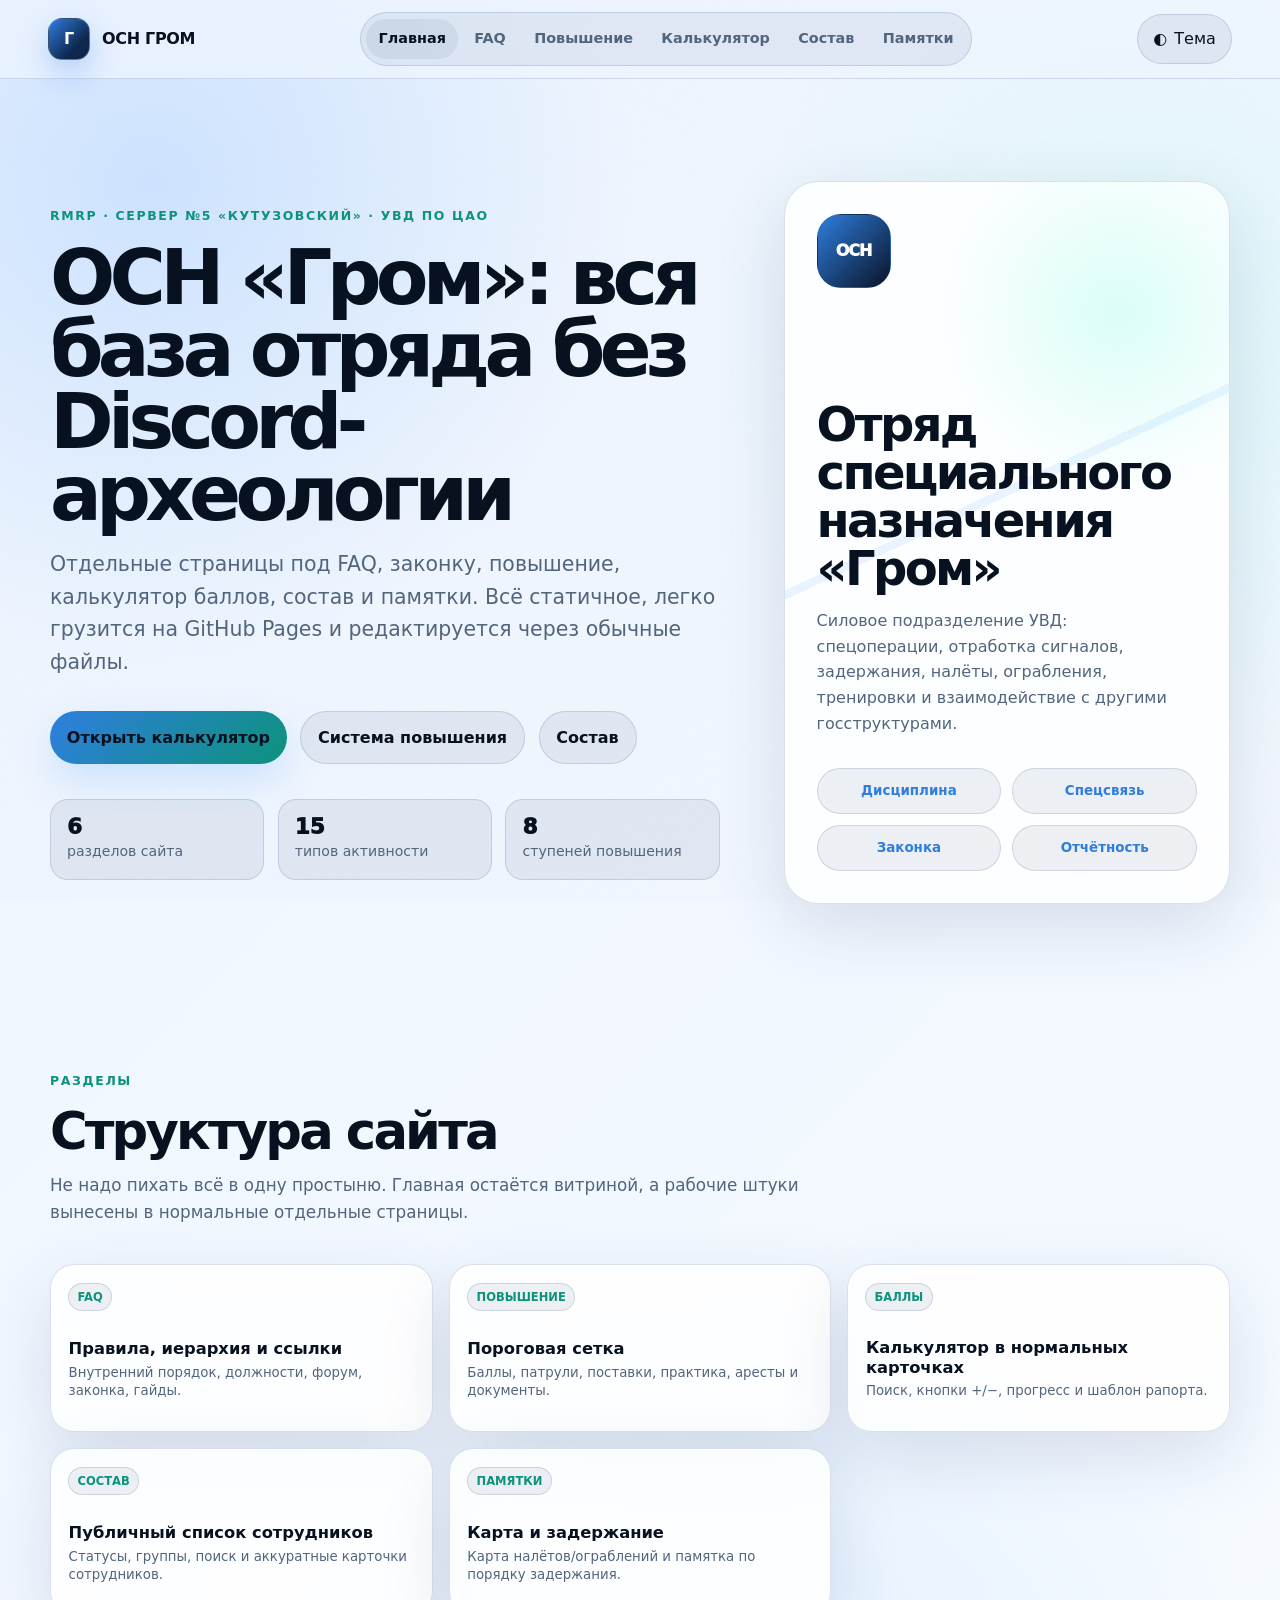
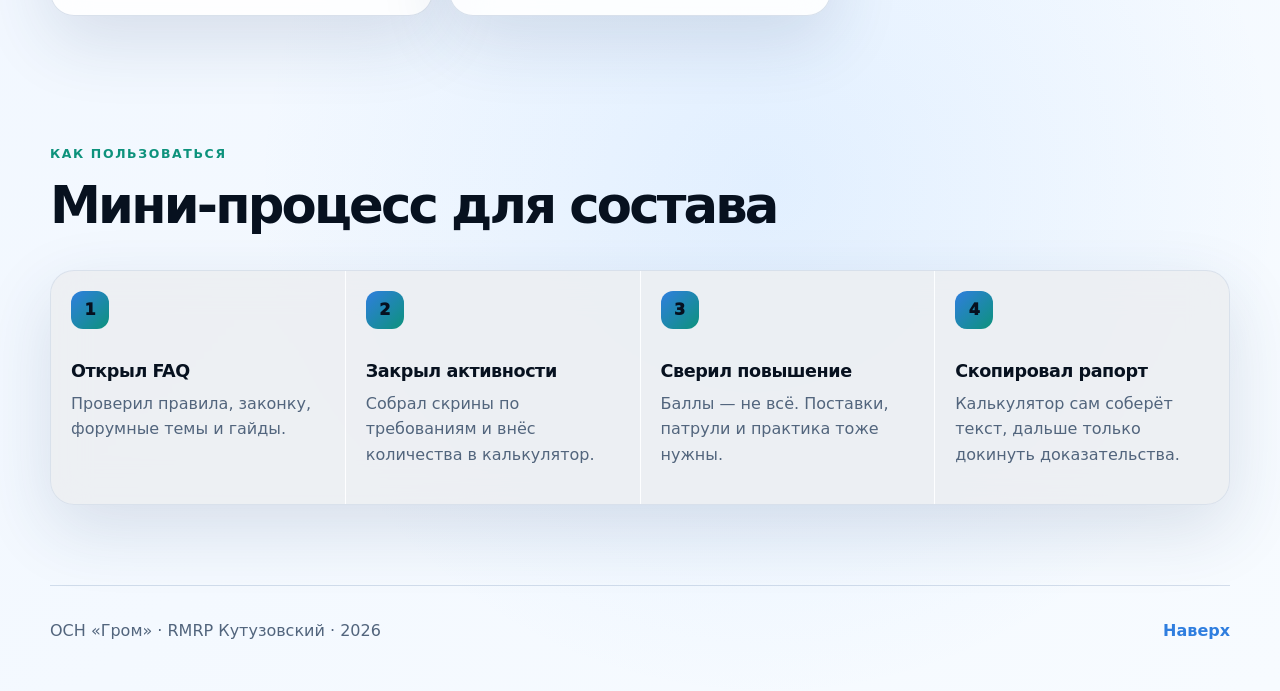
==== commit fed6d4c2: "Реворк" ====
--- a/index.html
+++ b/index.html
@@ -53,10 +53,10 @@
         <h2>Отряд специального назначения «Гром»</h2>
         <p>Силовое подразделение УВД: спецоперации, отработка сигналов, задержания, налёты, ограбления, тренировки и взаимодействие с другими госструктурами.</p>
         <div class="status-grid">
-          <span>Дисциплина</span>
-          <span>Спецсвязь</span>
-          <span>Законка</span>
-          <span>Отчётность</span>
+          <a href="faq.html">Дисциплина</a>
+          <a href="faq.html#links">Спецсвязь</a>
+          <a href="https://forum.rmrp.ru/forums/zakonodatelnaja-vlast.519/" target="_blank" rel="noopener noreferrer">Законка</a>
+          <a href="calculator.html">Отчётность</a>
         </div>
       </aside>
     </section>
@@ -73,7 +73,6 @@
         <a class="link-card reveal" href="calculator.html"><span>Баллы</span><strong>Калькулятор в нормальных карточках</strong><small>Поиск, кнопки +/−, прогресс и шаблон рапорта.</small></a>
         <a class="link-card reveal" href="roster.html"><span>Состав</span><strong>Публичный список сотрудников</strong><small>Статусы, группы, поиск и аккуратные карточки сотрудников.</small></a>
         <a class="link-card reveal" href="memos.html"><span>Памятки</span><strong>Карта и задержание</strong><small>Карта налётов/ограблений и памятка по порядку задержания.</small></a>
-        <a class="link-card reveal" href="admin.html"><span>Админка</span><strong>Редактор с входом</strong><small>Логин/пароль, JSON-экспорт и опциональный пуш в GitHub.</small></a>
       </div>
     </section>
 
@@ -93,7 +92,7 @@
 
   <footer class="site-footer">
     <p>ОСН «Гром» · RMRP Кутузовский · <span id="year"></span></p>
-    <a href="admin.html">Админка состава</a>
+    <a href="#top">Наверх</a>
   </footer>
 
   <script src="assets/js/common.js" defer></script>
--- a/assets/css/style.css
+++ b/assets/css/style.css
@@ -282,7 +282,7 @@
 .hero__stats dd, .stat-card span { margin: 0; color: var(--muted); font-size: 0.88rem; }
 
 .glass, .card, .link-card, .process, .table-card, .calc-card, .report-card, .note-card, .panel, .memo-card,
-.rank-card, .roster-group, .admin-card, .activity-card, .summary-card {
+.rank-card, .roster-group, .activity-card, .summary-card {
   border: 1px solid var(--line);
   background: var(--surface);
   box-shadow: var(--shadow);
@@ -331,7 +331,7 @@
 }
 .hero-card h2 { max-width: 380px; margin-bottom: 1rem; font-size: clamp(1.8rem, 4vw, 3rem); }
 .hero-card p, .section__head p:not(.eyebrow), .card p, .process__item p, .panel li, .panel span,
-.note-card li, .link-card small, figcaption, .rank-card li, .activity-card__proof, .member-card small, .admin-help,
+.note-card li, .link-card small, figcaption, .rank-card li, .activity-card__proof, .member-card small,
 .form-help, .muted { color: var(--muted); }
 .status-grid { display: grid; grid-template-columns: repeat(2, minmax(0, 1fr)); gap: 0.7rem; margin-top: 2rem; }
 .status-grid span {
@@ -348,7 +348,7 @@
 .section { position: relative; }
 .section__head { max-width: 840px; margin-bottom: clamp(1.6rem, 4vw, 2.4rem); }
 .section__head p:not(.eyebrow) { font-size: 1.05rem; }
-.cards, .link-grid, .memo-grid, .split-layout, .report-grid, .quick-grid, .rank-grid, .roster-grid, .admin-grid,
+.cards, .link-grid, .memo-grid, .split-layout, .report-grid, .quick-grid, .rank-grid, .roster-grid,
 .form-grid, .activity-list, .mini-grid { display: grid; gap: 1rem; }
 .cards--four { grid-template-columns: repeat(4, minmax(0, 1fr)); }
 .quick-grid { grid-template-columns: repeat(3, minmax(0, 1fr)); }
@@ -356,8 +356,8 @@
 .memo-grid { grid-template-columns: minmax(0, 1.08fr) minmax(0, 0.92fr); }
 .report-grid { grid-template-columns: minmax(0, 1fr) 360px; align-items: start; }
 .card, .link-card, .process__item, .table-card, .calc-card, .report-card, .note-card, .panel, .memo-card,
-.rank-card, .roster-group, .admin-card, .activity-card, .summary-card { border-radius: var(--radius-lg); }
-.card, .panel, .table-card, .calc-card, .report-card, .note-card, .rank-card, .roster-group, .admin-card { padding: clamp(1rem, 3vw, 1.4rem); }
+.rank-card, .roster-group, .activity-card, .summary-card { border-radius: var(--radius-lg); }
+.card, .panel, .table-card, .calc-card, .report-card, .note-card, .rank-card, .roster-group { padding: clamp(1rem, 3vw, 1.4rem); }
 .card { min-height: 230px; }
 .card__icon {
   display: inline-flex;
@@ -454,14 +454,14 @@
   gap: 1rem;
   align-items: start;
 }
-.calc-card__top, .report-card__head, .admin-card__head, .roster-head {
+.calc-card__top, .report-card__head__head, .roster-head {
   display: flex;
   align-items: flex-start;
   justify-content: space-between;
   gap: 1rem;
   margin-bottom: 1rem;
 }
-.calc-card__top p, .admin-card__head p { margin-bottom: 0; }
+.calc-card__top p__head p { margin-bottom: 0; }
 .activity-list {
   grid-template-columns: 1fr;
 }
@@ -541,26 +541,10 @@
 .status-badge--leave { color: var(--danger); }
 .empty-state { padding: 1.2rem; border: 1px dashed var(--line); border-radius: var(--radius-md); color: var(--muted); background: var(--surface-soft); }
 
-.admin-grid { grid-template-columns: minmax(0, .9fr) minmax(0, 1.1fr); align-items: start; }
-.admin-card__head h3 { margin-bottom: .25rem; }
 .form-grid { grid-template-columns: repeat(2, minmax(0, 1fr)); }
 .field { display: grid; gap: .35rem; }
 .field--full { grid-column: 1 / -1; }
 .form-help { margin: .2rem 0 0; font-size: .88rem; }
-.admin-list { display: grid; gap: .7rem; max-height: 620px; overflow: auto; padding-right: .2rem; }
-.admin-member {
-  display: grid;
-  grid-template-columns: minmax(0, 1fr) auto;
-  gap: .8rem;
-  align-items: center;
-  padding: .8rem;
-  border: 1px solid var(--line);
-  border-radius: var(--radius-md);
-  background: var(--surface-soft);
-}
-.admin-member h4 { margin: 0; }
-.admin-member p { margin: .15rem 0 0; color: var(--muted); font-size: .9rem; }
-.admin-member__actions { display: flex; gap: .35rem; }
 .mini-btn {
   min-width: max-content;
   padding: 0.58rem 0.8rem;
@@ -572,7 +556,6 @@
   font-weight: 850;
 }
 .mini-btn--danger { color: var(--danger); border-color: color-mix(in srgb, var(--danger) 45%, var(--line)); }
-.json-editor { font-family: ui-monospace, SFMono-Regular, Menlo, Consolas, monospace; font-size: .9rem; }
 
 .site-footer {
   display: flex;
@@ -596,7 +579,7 @@
 @media (max-width: 1120px) {
   .main-nav { order: 3; width: 100%; overflow-x: auto; justify-content: flex-start; scrollbar-width: thin; }
   .site-header { flex-wrap: wrap; gap: 0.75rem; }
-  .hero, .page-hero, .calc-layout, .report-grid, .split-layout, .memo-grid, .admin-grid { grid-template-columns: 1fr; }
+  .hero, .page-hero, .calc-layout, .report-grid, .split-layout, .memo-grid { grid-template-columns: 1fr; }
   .summary-card { position: static; }
   .cards--four, .process, .quick-grid, .rank-grid { grid-template-columns: repeat(2, minmax(0, 1fr)); }
   .link-grid { grid-template-columns: repeat(3, minmax(0, 1fr)); }
@@ -616,19 +599,16 @@
   .roster-toolbar, .mini-grid { grid-template-columns: 1fr; }
   .hero-card { min-height: 420px; }
   .hero-card__badge { margin-bottom: 4rem; }
-  .calc-card__top, .report-card__head, .admin-card__head, .roster-head, .rank-card__top { flex-direction: column; }
+  .calc-card__top, .report-card__head, .roster-head, .rank-card__top { flex-direction: column; }
   .activity-card { grid-template-columns: 1fr; align-items: stretch; }
   .activity-card__score, .activity-card__input, .activity-card__total { grid-template-columns: 1fr auto; text-align: left; }
   .activity-card__input input { max-width: none; }
   .site-footer { flex-direction: column; align-items: flex-start; width: min(100% - 1.2rem, var(--container)); }
 }
 
-/* v3 — админка, состав и калькулятор */
 .calc-hero-panel { min-height: 0; }
 .calc-shell,
-.roster-board,
-.auth-shell,
-.admin-session-bar {
+.roster-board {
   border: 1px solid var(--line);
   border-radius: var(--radius-xl);
   background:
@@ -878,8 +858,7 @@
   transition: transform 160ms ease, border-color 160ms ease, background 160ms ease;
 }
 .member-card--v3:hover { transform: translateY(-2px); border-color: color-mix(in srgb, var(--primary) 44%, var(--line)); background: var(--surface-strong); }
-.member-card__avatar,
-.admin-member__avatar {
+.member-card__avatar {
   display: grid;
   width: 48px;
   height: 48px;
@@ -903,69 +882,11 @@
 .status-badge--trainee { color: var(--primary-2); }
 .empty-state--big { min-height: 160px; display: grid; place-items: center; }
 
-.auth-shell {
-  display: grid;
-  grid-template-columns: minmax(0, 1fr) 360px;
-  gap: 1rem;
-  padding: clamp(1rem, 2.4vw, 1.45rem);
-}
-.auth-card,
-.auth-note { min-height: 360px; }
-.auth-card h2 { margin-bottom: 1rem; }
-.auth-form { margin-top: 1rem; }
-.admin-session-bar {
-  display: flex;
-  justify-content: space-between;
-  gap: 1rem;
-  align-items: flex-start;
-  margin-bottom: 1rem;
-  padding: clamp(1rem, 2.4vw, 1.45rem);
-}
-.admin-session-bar h2 { margin: .45rem 0 .35rem; }
-.admin-session-bar p { margin-bottom: 0; }
-.admin-grid--editor,
-.admin-grid--sync {
-  grid-template-columns: minmax(0, .9fr) minmax(0, 1.1fr);
-  gap: 1rem;
-  margin-bottom: 1rem;
-}
-.admin-grid--sync { align-items: stretch; }
-.admin-card__head--stack {
-  display: grid;
-  grid-template-columns: minmax(0, 1fr) minmax(220px, .55fr);
-  align-items: end;
-}
-.admin-search { min-width: 0; }
-.admin-roster-group + .admin-roster-group { margin-top: 1rem; }
-.admin-member--v3 {
-  grid-template-columns: 48px minmax(0, 1fr) auto;
-  gap: .85rem;
-  align-items: center;
-  padding: .85rem;
-  margin-top: .65rem;
-}
-.admin-member--v3 p { line-height: 1.35; }
-.check-row {
-  display: flex;
-  align-items: center;
-  gap: .6rem;
-  padding: .75rem;
-  border: 1px solid var(--line);
-  border-radius: var(--radius-sm);
-  color: var(--muted);
-  background: var(--surface-soft);
-  font-weight: 750;
-}
-.check-row input { width: 1rem; height: 1rem; accent-color: var(--primary); }
 .inline-actions--compact { justify-content: flex-start; margin-top: 1rem; }
-.json-editor { min-height: 430px; }
 
 @media (max-width: 1120px) {
   .calc-workspace,
-  .roster-board__head,
-  .auth-shell,
-  .admin-grid--editor,
-  .admin-grid--sync { grid-template-columns: 1fr; }
+  .roster-board__head { grid-template-columns: 1fr; }
   .summary-card--clean { position: static; }
   .roster-board .roster-toolbar { grid-template-columns: minmax(0, 1fr) repeat(2, minmax(150px, .55fr)); }
 }
@@ -984,7 +905,6 @@
   }
   .calc-dashboard { grid-template-columns: 1fr 1fr; }
   .calc-metric--main { grid-column: 1 / -1; }
-  .admin-card__head--stack { grid-template-columns: 1fr; }
 }
 
 @media (max-width: 760px) {
@@ -1002,8 +922,82 @@
   .member-grid--v3 { grid-template-columns: 1fr; }
   .member-card--v3 { grid-template-columns: 1fr; }
   .member-card__avatar { width: 100%; height: 42px; }
-  .admin-session-bar,
-  .admin-member--v3 { grid-template-columns: 1fr; flex-direction: column; }
-  .admin-member--v3 .admin-member__actions { width: 100%; flex-wrap: wrap; }
-  .admin-member--v3 .mini-btn { flex: 1; }
-}
+}
+
+/* Active hero shortcuts */
+.status-grid a {
+  display: inline-flex;
+  align-items: center;
+  justify-content: center;
+  min-height: 44px;
+  padding: 0.7rem 0.75rem;
+  border: 1px solid var(--line);
+  border-radius: 999px;
+  color: var(--primary-2);
+  background: var(--surface-soft);
+  font-size: 0.84rem;
+  font-weight: 850;
+  text-align: center;
+  transition: transform 160ms ease, border-color 160ms ease, background 160ms ease, color 160ms ease;
+}
+.status-grid a:hover,
+.status-grid a:focus-visible {
+  transform: translateY(-1px);
+  border-color: color-mix(in srgb, var(--primary) 52%, var(--line));
+  color: var(--text);
+  background: var(--surface-strong);
+}
+.status-grid a:focus-visible { outline: 3px solid color-mix(in srgb, var(--primary) 50%, transparent); outline-offset: 3px; }
+
+/* Stable selects: no white dropdown on dark theme */
+.field select {
+  width: 100%;
+  min-height: 52px;
+  padding-right: 2.65rem;
+  color: var(--text);
+  background-color: color-mix(in srgb, var(--surface-strong) 92%, var(--bg));
+  background-image:
+    linear-gradient(45deg, transparent 50%, currentColor 50%),
+    linear-gradient(135deg, currentColor 50%, transparent 50%);
+  background-position:
+    calc(100% - 1.25rem) 50%,
+    calc(100% - .88rem) 50%;
+  background-size: .38rem .38rem, .38rem .38rem;
+  background-repeat: no-repeat;
+  appearance: none;
+  -webkit-appearance: none;
+  -moz-appearance: none;
+}
+.field select::-ms-expand { display: none; }
+.field select option {
+  color: var(--text);
+  background-color: var(--bg-2);
+}
+html[data-theme='dark'] .field select,
+html[data-theme='dark'] .field select option {
+  color: #eef6ff;
+  background-color: #0f2039;
+}
+html[data-theme='dark'] .field select option:checked {
+  color: #eef6ff;
+  background-color: #1d6fd3;
+}
+html[data-theme='light'] .field select,
+html[data-theme='light'] .field select option {
+  color: #07111f;
+  background-color: #f7fbff;
+}
+html[data-theme='light'] .field select option:checked {
+  color: #ffffff;
+  background-color: #2f7edf;
+}
+
+.status-badge--vacant { color: var(--muted); border-style: dashed; }
+.member-card--vacant {
+  border-style: dashed;
+  opacity: .92;
+}
+.member-card--vacant .member-card__avatar {
+  color: var(--muted);
+  background: var(--surface-soft);
+}
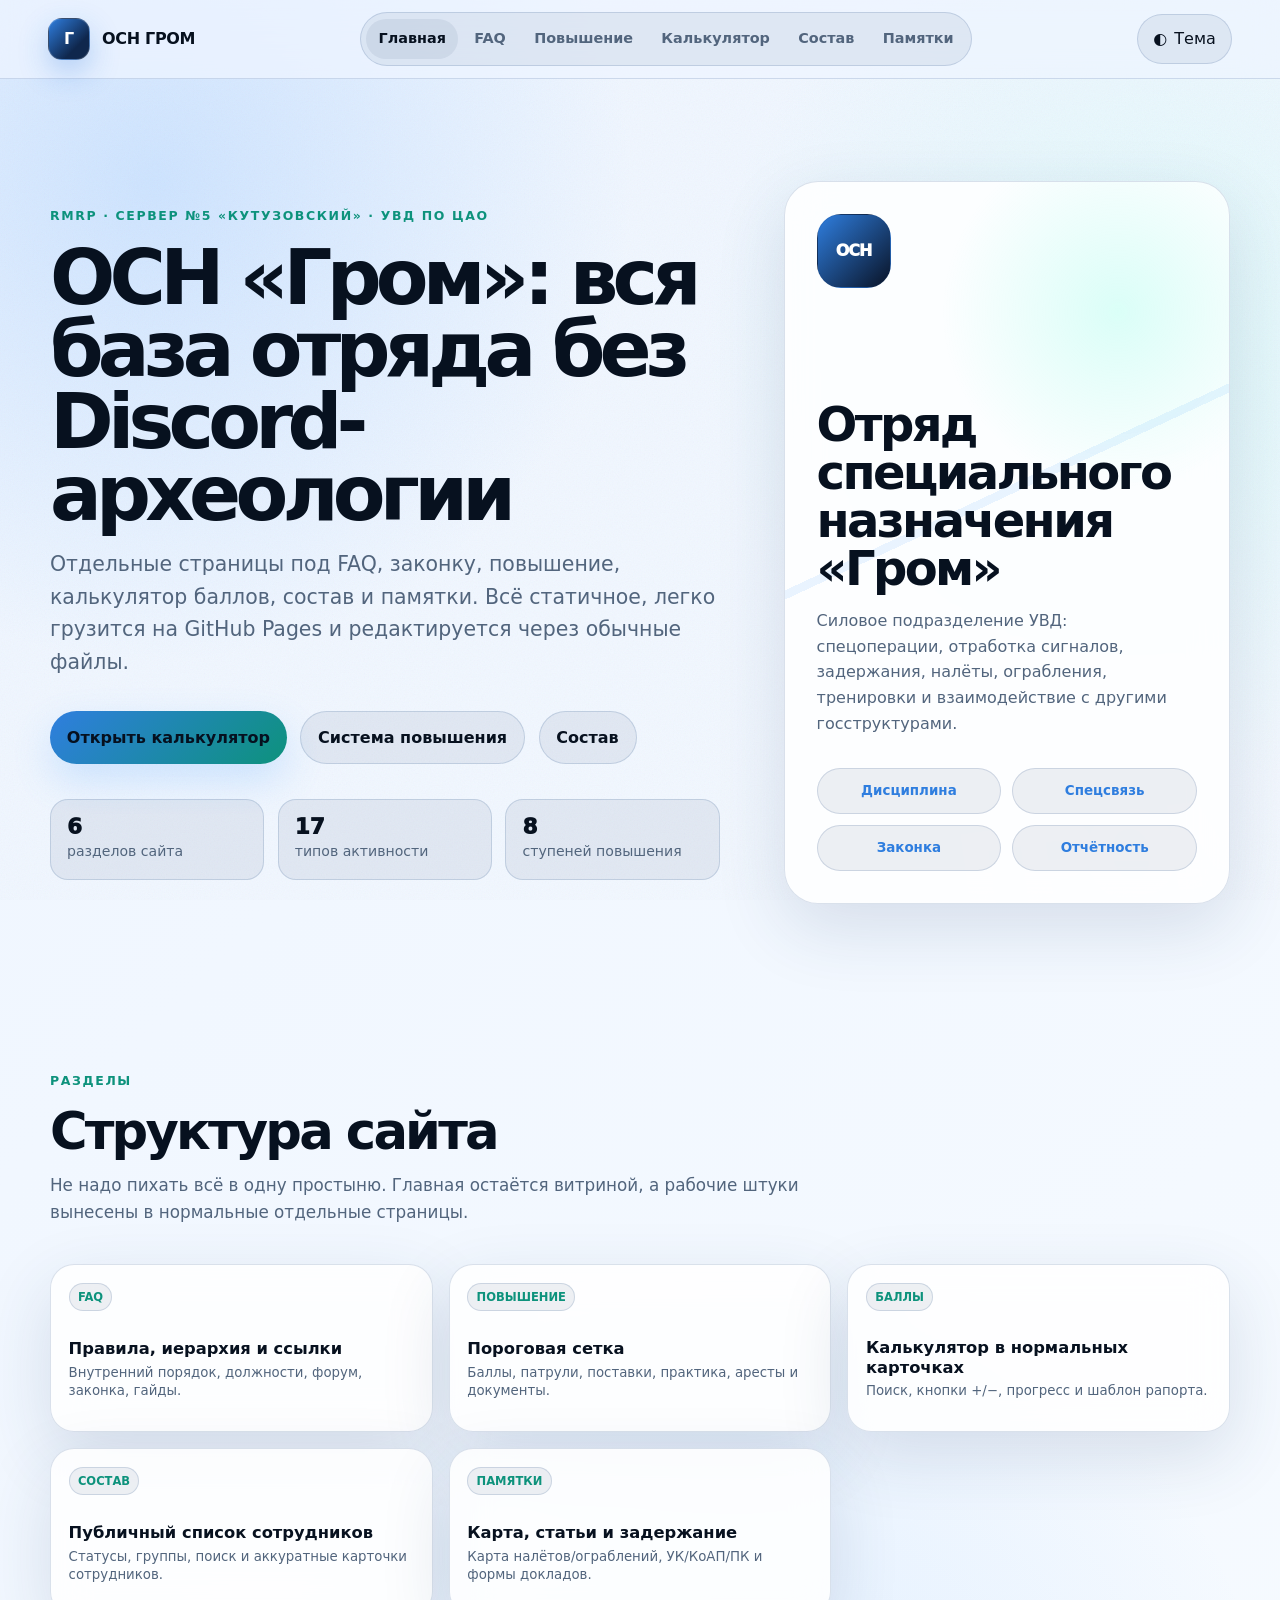
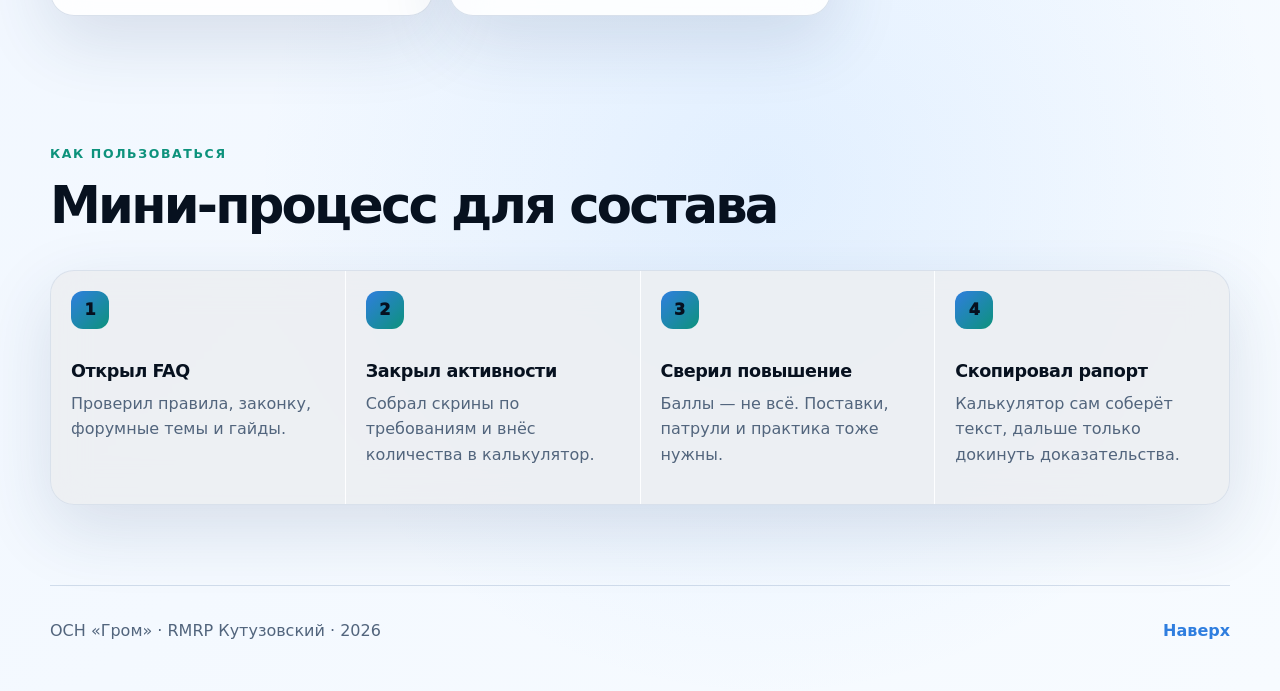
==== commit 1a4dcf14: "Правки" ====
--- a/index.html
+++ b/index.html
@@ -43,7 +43,7 @@
         </div>
         <dl class="hero__stats" aria-label="Краткие показатели сайта">
           <div><dt>6</dt><dd>разделов сайта</dd></div>
-          <div><dt>15</dt><dd>типов активности</dd></div>
+          <div><dt>17</dt><dd>типов активности</dd></div>
           <div><dt>8</dt><dd>ступеней повышения</dd></div>
         </dl>
       </div>
@@ -72,7 +72,7 @@
         <a class="link-card reveal" href="promotion.html"><span>Повышение</span><strong>Пороговая сетка</strong><small>Баллы, патрули, поставки, практика, аресты и документы.</small></a>
         <a class="link-card reveal" href="calculator.html"><span>Баллы</span><strong>Калькулятор в нормальных карточках</strong><small>Поиск, кнопки +/−, прогресс и шаблон рапорта.</small></a>
         <a class="link-card reveal" href="roster.html"><span>Состав</span><strong>Публичный список сотрудников</strong><small>Статусы, группы, поиск и аккуратные карточки сотрудников.</small></a>
-        <a class="link-card reveal" href="memos.html"><span>Памятки</span><strong>Карта и задержание</strong><small>Карта налётов/ограблений и памятка по порядку задержания.</small></a>
+        <a class="link-card reveal" href="memos.html"><span>Памятки</span><strong>Карта, статьи и задержание</strong><small>Карта налётов/ограблений, УК/КоАП/ПК и формы докладов.</small></a>
       </div>
     </section>
 
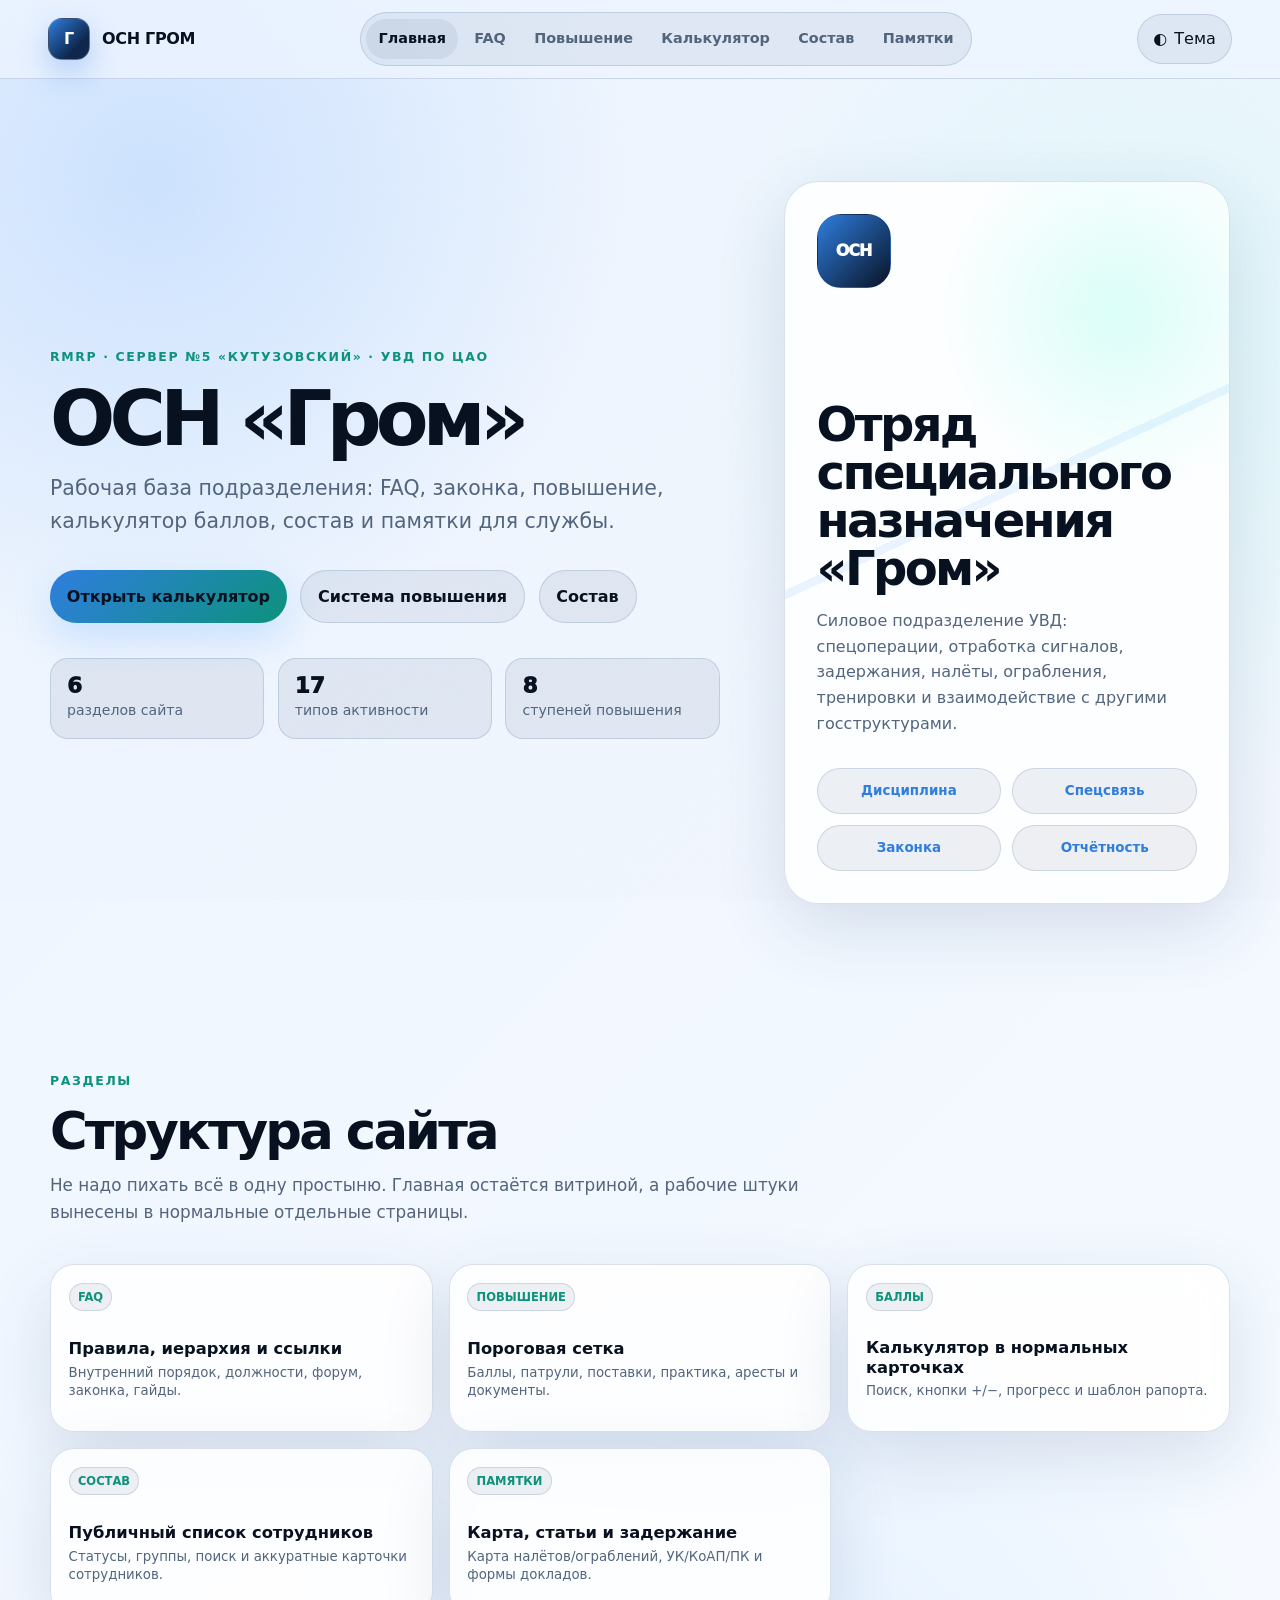
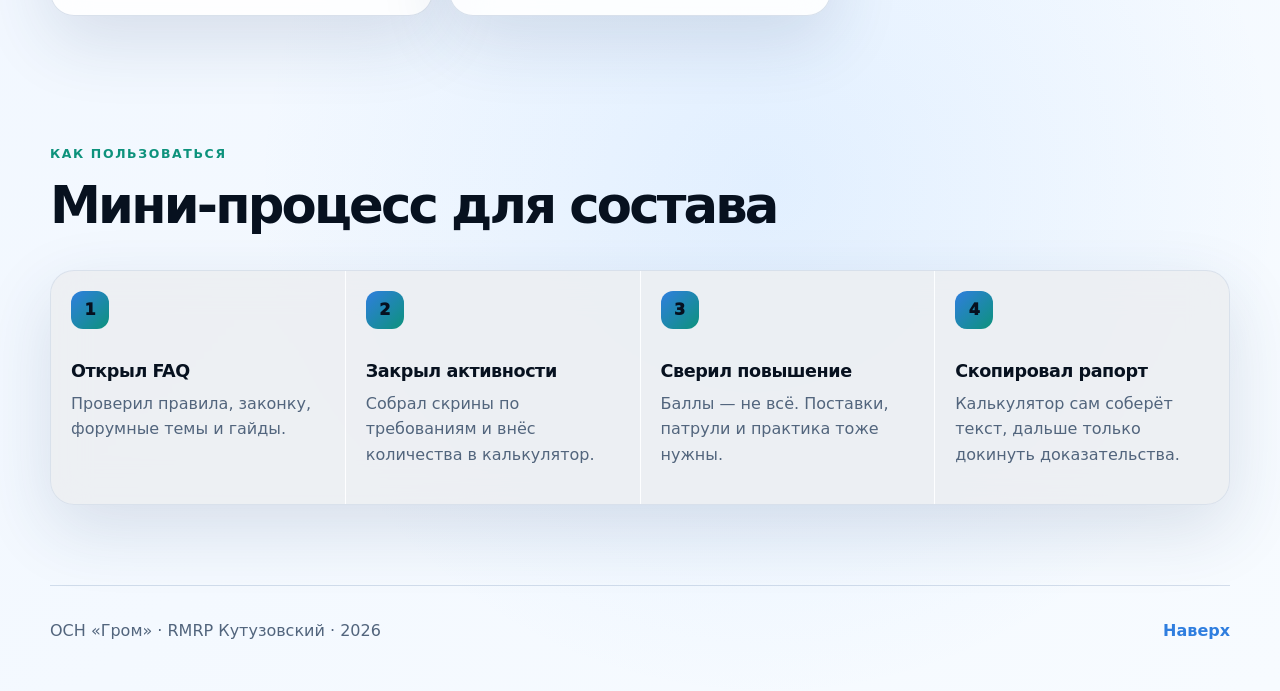
==== commit e7c89672: "Чистка" ====
--- a/index.html
+++ b/index.html
@@ -34,8 +34,8 @@
     <section class="hero section-pad" aria-labelledby="hero-title">
       <div class="hero__content reveal">
         <p class="eyebrow">RMRP · сервер №5 «Кутузовский» · УВД по ЦАО</p>
-        <h1 id="hero-title">ОСН «Гром»: вся база отряда без Discord-археологии</h1>
-        <p class="hero__lead">Отдельные страницы под FAQ, законку, повышение, калькулятор баллов, состав и памятки. Всё статичное, легко грузится на GitHub Pages и редактируется через обычные файлы.</p>
+        <h1 id="hero-title">ОСН «Гром»</h1>
+        <p class="hero__lead">Рабочая база подразделения: FAQ, законка, повышение, калькулятор баллов, состав и памятки для службы.</p>
         <div class="hero__actions">
           <a class="btn btn--primary" href="calculator.html">Открыть калькулятор</a>
           <a class="btn btn--ghost" href="promotion.html">Система повышения</a>
@@ -54,8 +54,8 @@
         <p>Силовое подразделение УВД: спецоперации, отработка сигналов, задержания, налёты, ограбления, тренировки и взаимодействие с другими госструктурами.</p>
         <div class="status-grid">
           <a href="faq.html">Дисциплина</a>
-          <a href="faq.html#links">Спецсвязь</a>
-          <a href="https://forum.rmrp.ru/forums/zakonodatelnaja-vlast.519/" target="_blank" rel="noopener noreferrer">Законка</a>
+          <a href="https://forum.rmrp.ru/link-forums/spec-svjaz-discord-uvd-po-cao-gu-mvd-rossii.575/" target="_blank" rel="noopener noreferrer">Спецсвязь</a>
+          <a href="https://forum.rmrp.ru/forums/laws/" target="_blank" rel="noopener noreferrer">Законка</a>
           <a href="calculator.html">Отчётность</a>
         </div>
       </aside>
--- a/assets/css/style.css
+++ b/assets/css/style.css
@@ -390,6 +390,118 @@
 }
 .hierarchy-list strong, .requirement-chip strong { color: var(--primary-2); }
 
+.law-search {
+  max-width: 680px;
+  margin: 1rem 0 0;
+}
+.law-section .field input {
+  min-height: 46px;
+  border-radius: 14px;
+}
+.law-section .inline-actions {
+  gap: .65rem;
+  margin: 1rem 0 0;
+}
+.law-section .inline-actions .btn {
+  min-height: 42px;
+  padding: .62rem .85rem;
+  border-radius: 14px;
+  font-size: .9rem;
+}
+.law-search__status {
+  min-height: 1.3rem;
+  margin: .5rem 0 0;
+  font-size: .92rem;
+}
+.law-layout {
+  align-items: stretch;
+}
+.law-layout .panel {
+  display: flex;
+  overflow: hidden;
+  flex-direction: column;
+  padding: 0;
+}
+.law-layout .panel h3 {
+  margin: 0;
+  padding: 1.1rem 1.2rem .8rem;
+  border-bottom: 1px solid var(--line);
+}
+.law-table-head,
+.law-item {
+  display: grid;
+  grid-template-columns: 82px minmax(0, 1fr) minmax(132px, auto);
+  gap: .8rem;
+  align-items: center;
+}
+.law-table-head {
+  padding: .62rem 1.2rem;
+  border-bottom: 1px solid var(--line);
+  color: var(--muted-2);
+  background: color-mix(in srgb, var(--surface-soft) 72%, transparent);
+  font-size: .7rem;
+  font-weight: 950;
+  letter-spacing: .08em;
+  text-transform: uppercase;
+}
+.law-table-head span:last-child {
+  justify-self: end;
+}
+.law-list {
+  max-height: 650px;
+  overflow-y: auto;
+  scrollbar-width: thin;
+  scrollbar-color: color-mix(in srgb, var(--primary) 55%, transparent) transparent;
+}
+.law-list::-webkit-scrollbar { width: 8px; }
+.law-list::-webkit-scrollbar-track { background: transparent; }
+.law-list::-webkit-scrollbar-thumb {
+  border-radius: 999px;
+  background: color-mix(in srgb, var(--primary) 55%, transparent);
+}
+.law-item {
+  min-height: 52px;
+  padding: .68rem 1.2rem;
+  border-bottom: 1px solid color-mix(in srgb, var(--line) 78%, transparent);
+  background: transparent;
+}
+.law-item:nth-child(even) {
+  background: color-mix(in srgb, var(--surface-soft) 48%, transparent);
+}
+.law-item:hover {
+  background: color-mix(in srgb, var(--primary) 10%, var(--surface-soft));
+}
+.law-item strong {
+  display: inline-grid;
+  min-height: 30px;
+  place-items: center;
+  border: 1px solid color-mix(in srgb, var(--primary) 45%, var(--line));
+  border-radius: 10px;
+  color: var(--primary-2);
+  background: color-mix(in srgb, var(--primary) 8%, transparent);
+  font-size: .92rem;
+  font-variant-numeric: tabular-nums;
+  line-height: 1;
+}
+.law-item span {
+  min-width: 0;
+  color: var(--muted);
+  line-height: 1.3;
+}
+.law-item em {
+  justify-self: end;
+  padding: .24rem .58rem;
+  border: 1px solid color-mix(in srgb, var(--accent) 40%, var(--line));
+  border-radius: 999px;
+  color: var(--accent);
+  background: color-mix(in srgb, var(--accent) 8%, transparent);
+  font-size: .8rem;
+  font-style: normal;
+  font-weight: 900;
+  white-space: nowrap;
+}
+.law-item.is-hidden { display: none; }
+
 .link-grid { grid-template-columns: repeat(4, minmax(0, 1fr)); }
 .link-card {
   display: grid;
@@ -919,6 +1031,15 @@
   .activity-card--v3 { grid-template-columns: 1fr; }
   .activity-card__num { width: 100%; height: 36px; }
   .activity-card--v3 .counter { grid-column: auto; max-width: none; }
+  .law-list { max-height: 520px; }
+  .law-table-head { display: none; }
+  .law-item {
+    grid-template-columns: 1fr;
+    gap: .45rem;
+    align-items: start;
+  }
+  .law-item strong { justify-self: start; min-width: 74px; }
+  .law-item em { justify-self: start; white-space: normal; }
   .member-grid--v3 { grid-template-columns: 1fr; }
   .member-card--v3 { grid-template-columns: 1fr; }
   .member-card__avatar { width: 100%; height: 42px; }
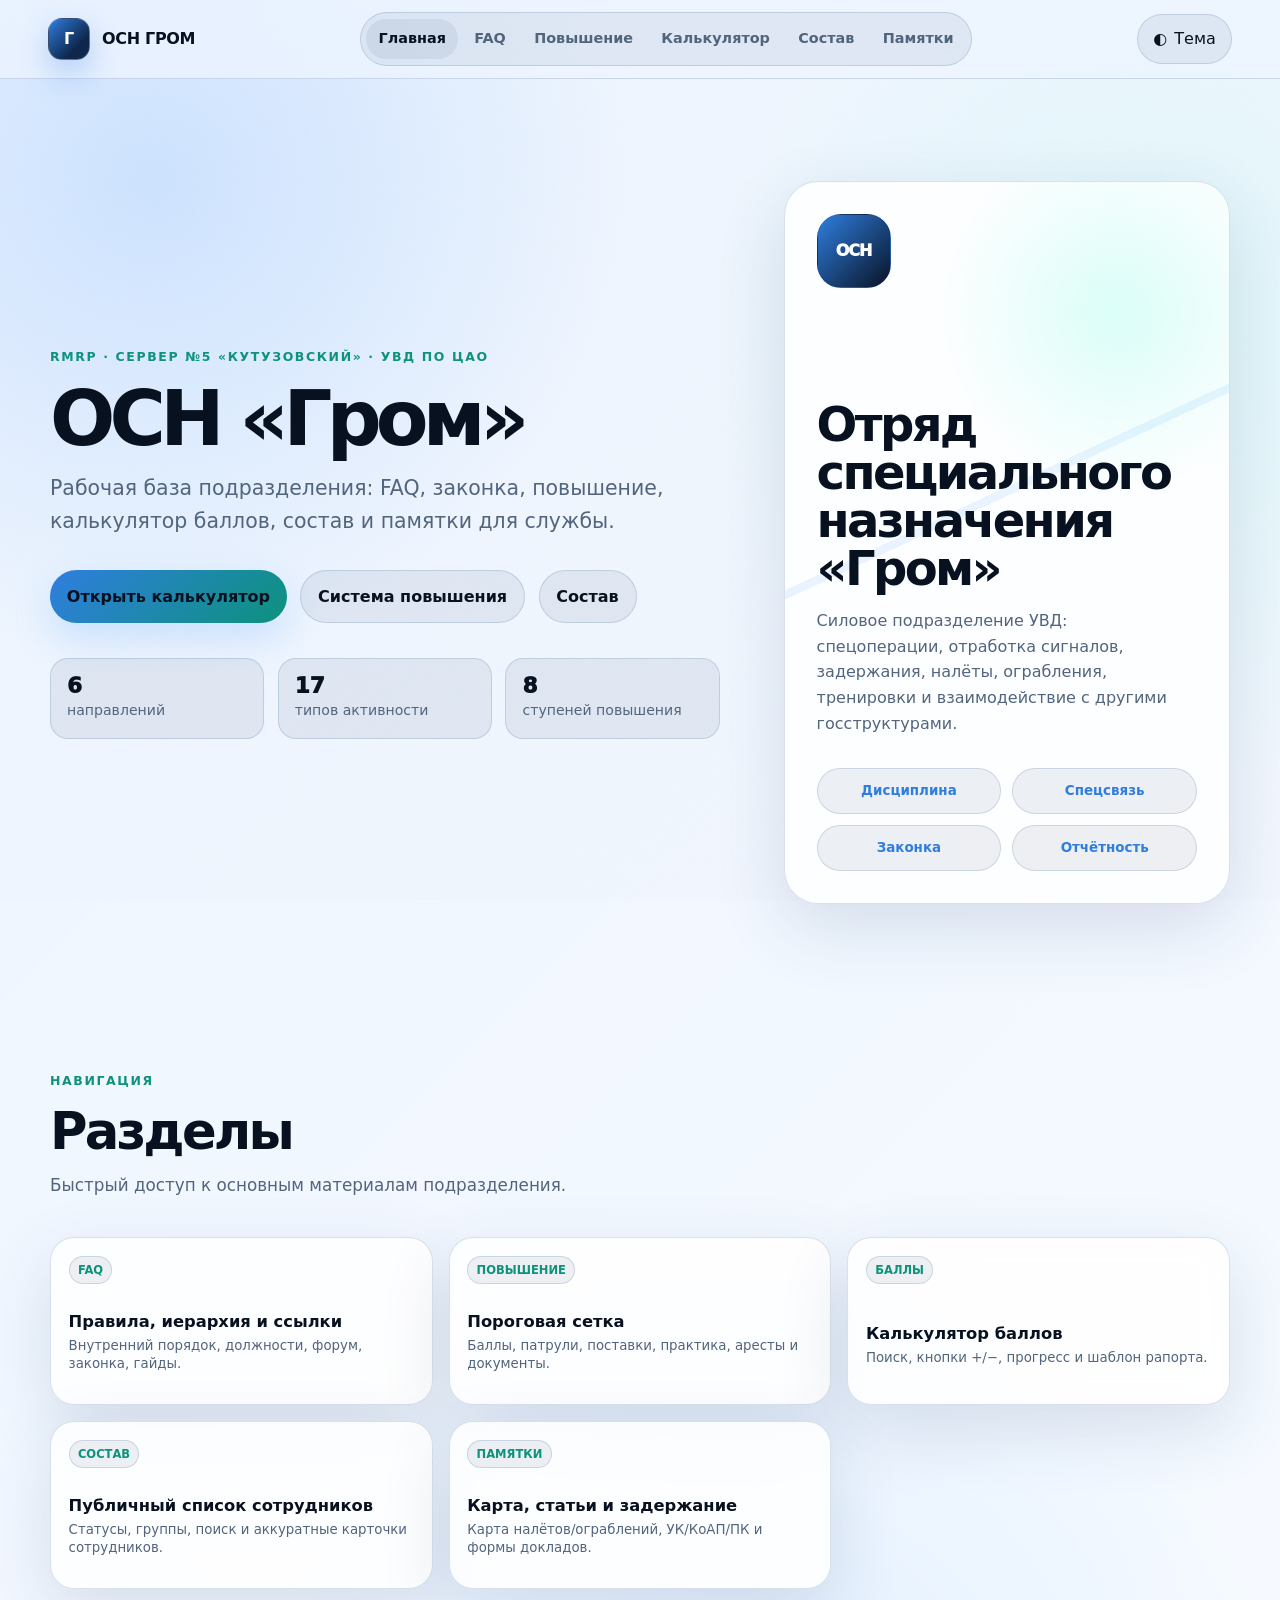
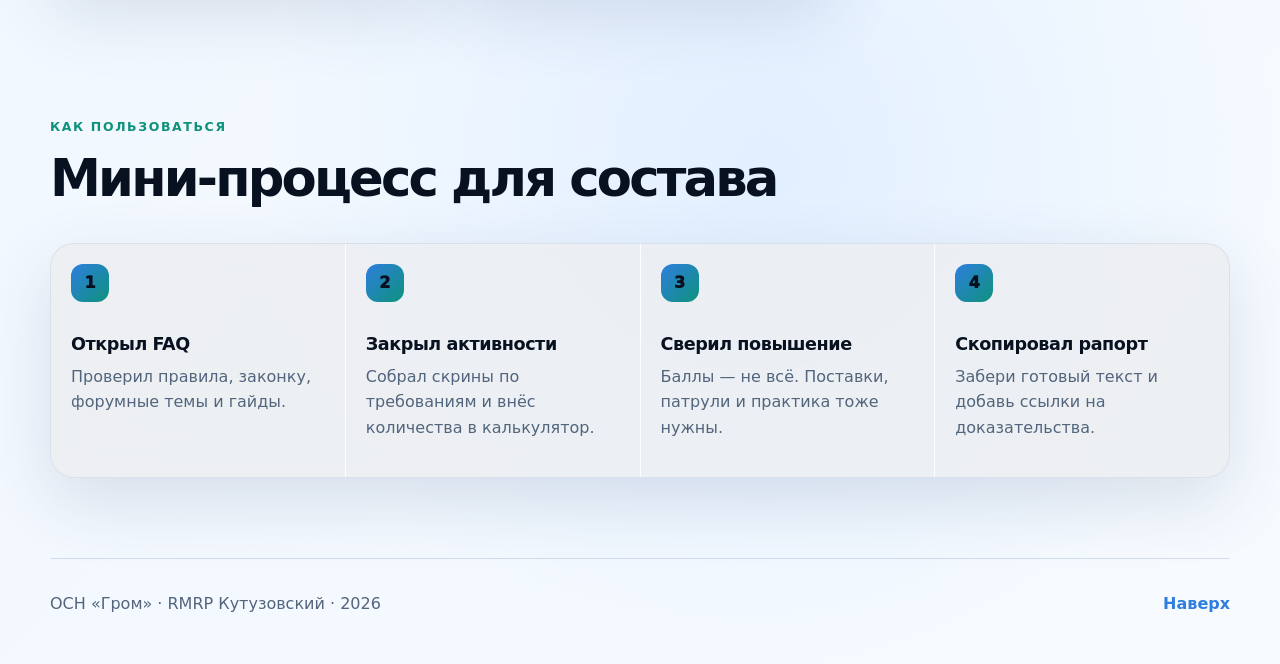
==== commit 0d615bfb: "Фикс" ====
--- a/index.html
+++ b/index.html
@@ -41,8 +41,8 @@
           <a class="btn btn--ghost" href="promotion.html">Система повышения</a>
           <a class="btn btn--ghost" href="roster.html">Состав</a>
         </div>
-        <dl class="hero__stats" aria-label="Краткие показатели сайта">
-          <div><dt>6</dt><dd>разделов сайта</dd></div>
+        <dl class="hero__stats" aria-label="Краткая сводка">
+          <div><dt>6</dt><dd>направлений</dd></div>
           <div><dt>17</dt><dd>типов активности</dd></div>
           <div><dt>8</dt><dd>ступеней повышения</dd></div>
         </dl>
@@ -63,14 +63,14 @@
 
     <section class="section section-pad section-pad--tight" aria-labelledby="sections-title">
       <div class="section__head reveal">
-        <p class="eyebrow">Разделы</p>
-        <h2 id="sections-title">Структура сайта</h2>
-        <p>Не надо пихать всё в одну простыню. Главная остаётся витриной, а рабочие штуки вынесены в нормальные отдельные страницы.</p>
+        <p class="eyebrow">Навигация</p>
+        <h2 id="sections-title">Разделы</h2>
+        <p>Быстрый доступ к основным материалам подразделения.</p>
       </div>
       <div class="quick-grid">
         <a class="link-card reveal" href="faq.html"><span>FAQ</span><strong>Правила, иерархия и ссылки</strong><small>Внутренний порядок, должности, форум, законка, гайды.</small></a>
         <a class="link-card reveal" href="promotion.html"><span>Повышение</span><strong>Пороговая сетка</strong><small>Баллы, патрули, поставки, практика, аресты и документы.</small></a>
-        <a class="link-card reveal" href="calculator.html"><span>Баллы</span><strong>Калькулятор в нормальных карточках</strong><small>Поиск, кнопки +/−, прогресс и шаблон рапорта.</small></a>
+        <a class="link-card reveal" href="calculator.html"><span>Баллы</span><strong>Калькулятор баллов</strong><small>Поиск, кнопки +/−, прогресс и шаблон рапорта.</small></a>
         <a class="link-card reveal" href="roster.html"><span>Состав</span><strong>Публичный список сотрудников</strong><small>Статусы, группы, поиск и аккуратные карточки сотрудников.</small></a>
         <a class="link-card reveal" href="memos.html"><span>Памятки</span><strong>Карта, статьи и задержание</strong><small>Карта налётов/ограблений, УК/КоАП/ПК и формы докладов.</small></a>
       </div>
@@ -85,7 +85,7 @@
         <div class="process__item"><span>1</span><h3>Открыл FAQ</h3><p>Проверил правила, законку, форумные темы и гайды.</p></div>
         <div class="process__item"><span>2</span><h3>Закрыл активности</h3><p>Собрал скрины по требованиям и внёс количества в калькулятор.</p></div>
         <div class="process__item"><span>3</span><h3>Сверил повышение</h3><p>Баллы — не всё. Поставки, патрули и практика тоже нужны.</p></div>
-        <div class="process__item"><span>4</span><h3>Скопировал рапорт</h3><p>Калькулятор сам соберёт текст, дальше только докинуть доказательства.</p></div>
+        <div class="process__item"><span>4</span><h3>Скопировал рапорт</h3><p>Забери готовый текст и добавь ссылки на доказательства.</p></div>
       </div>
     </section>
   </main>
